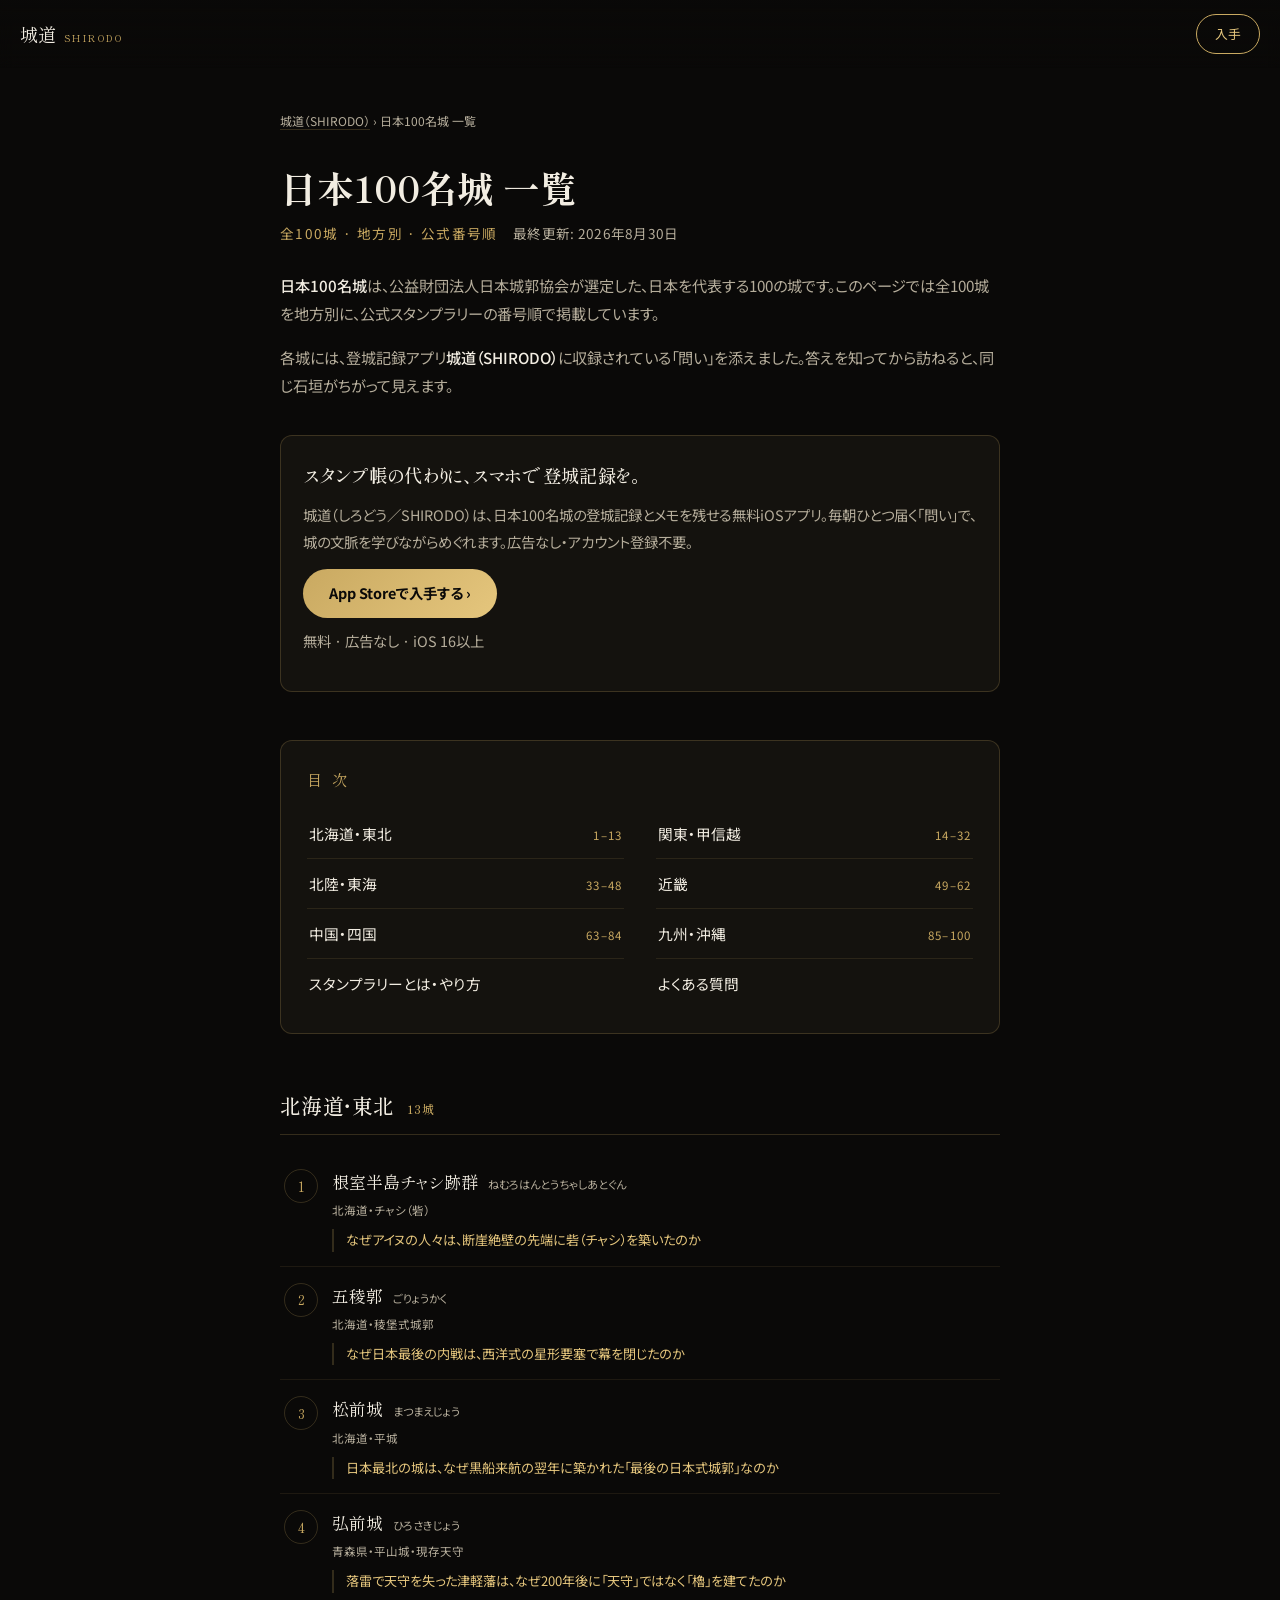
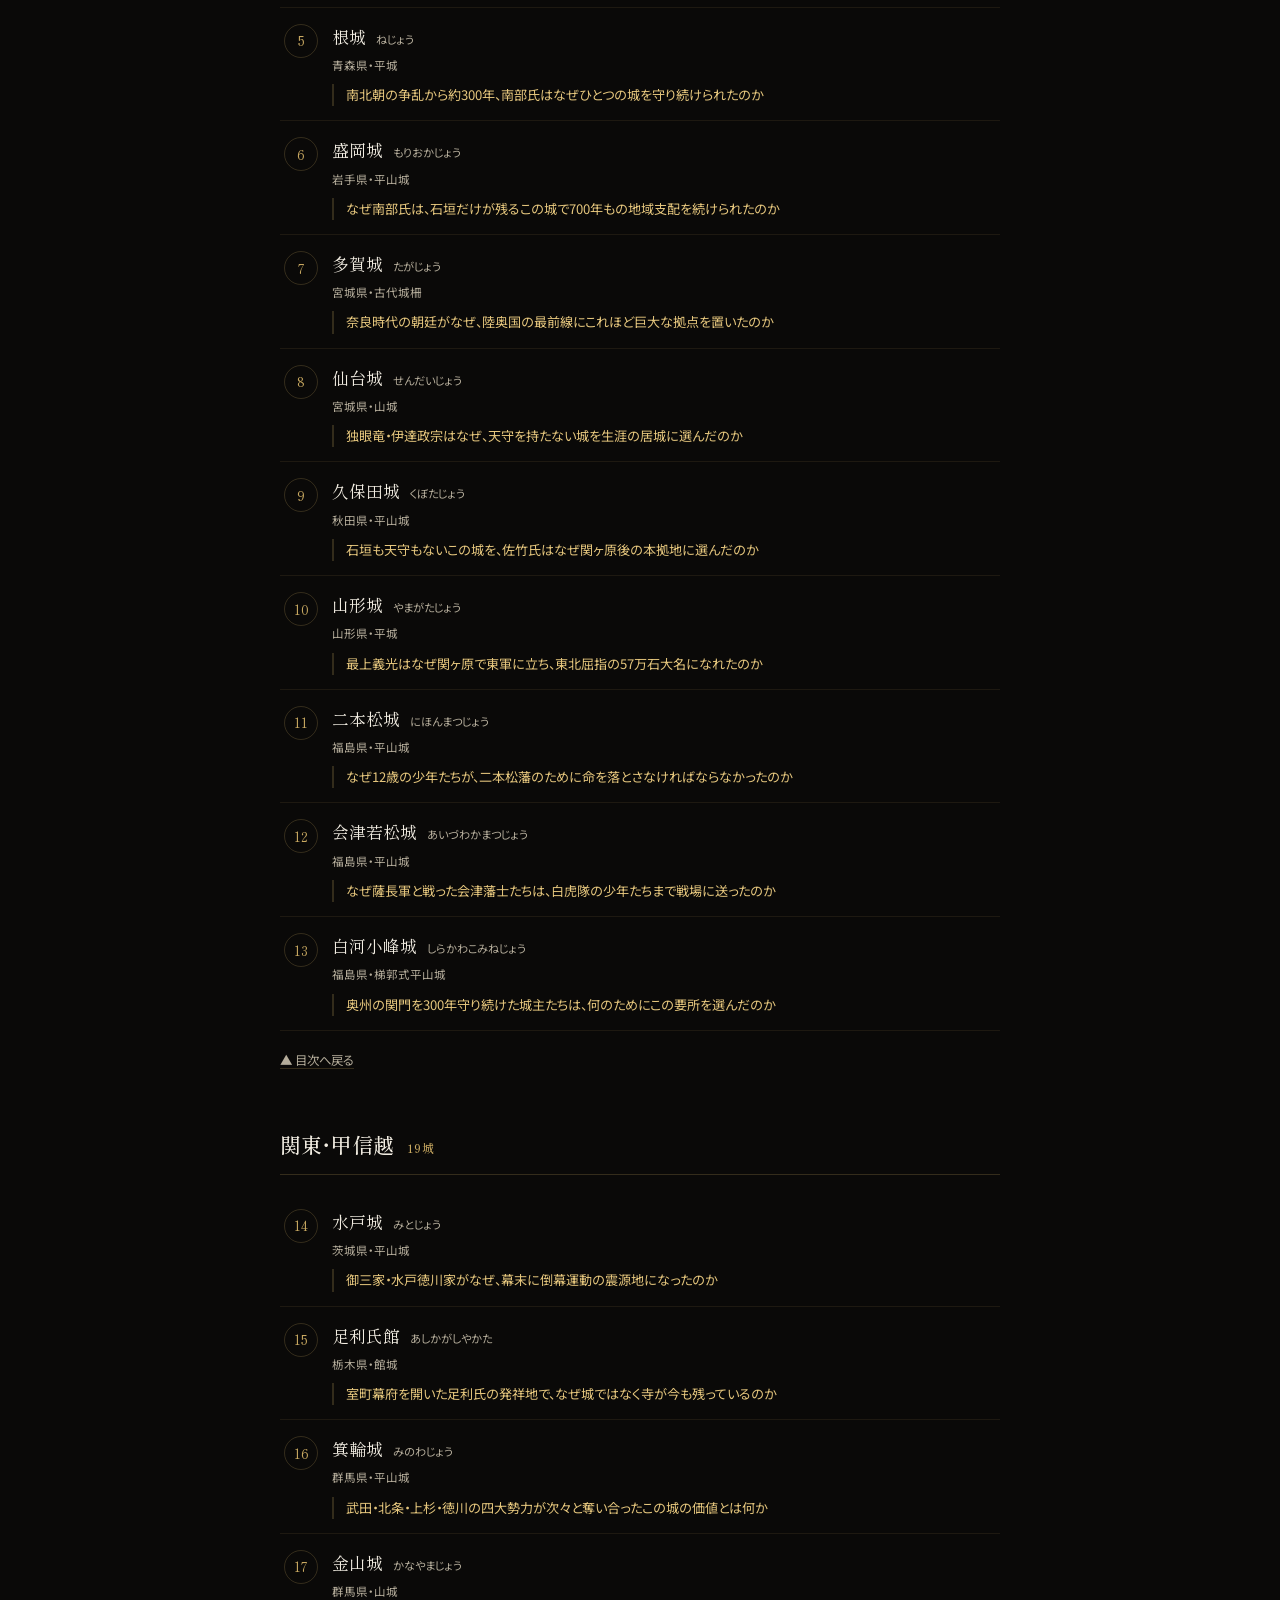
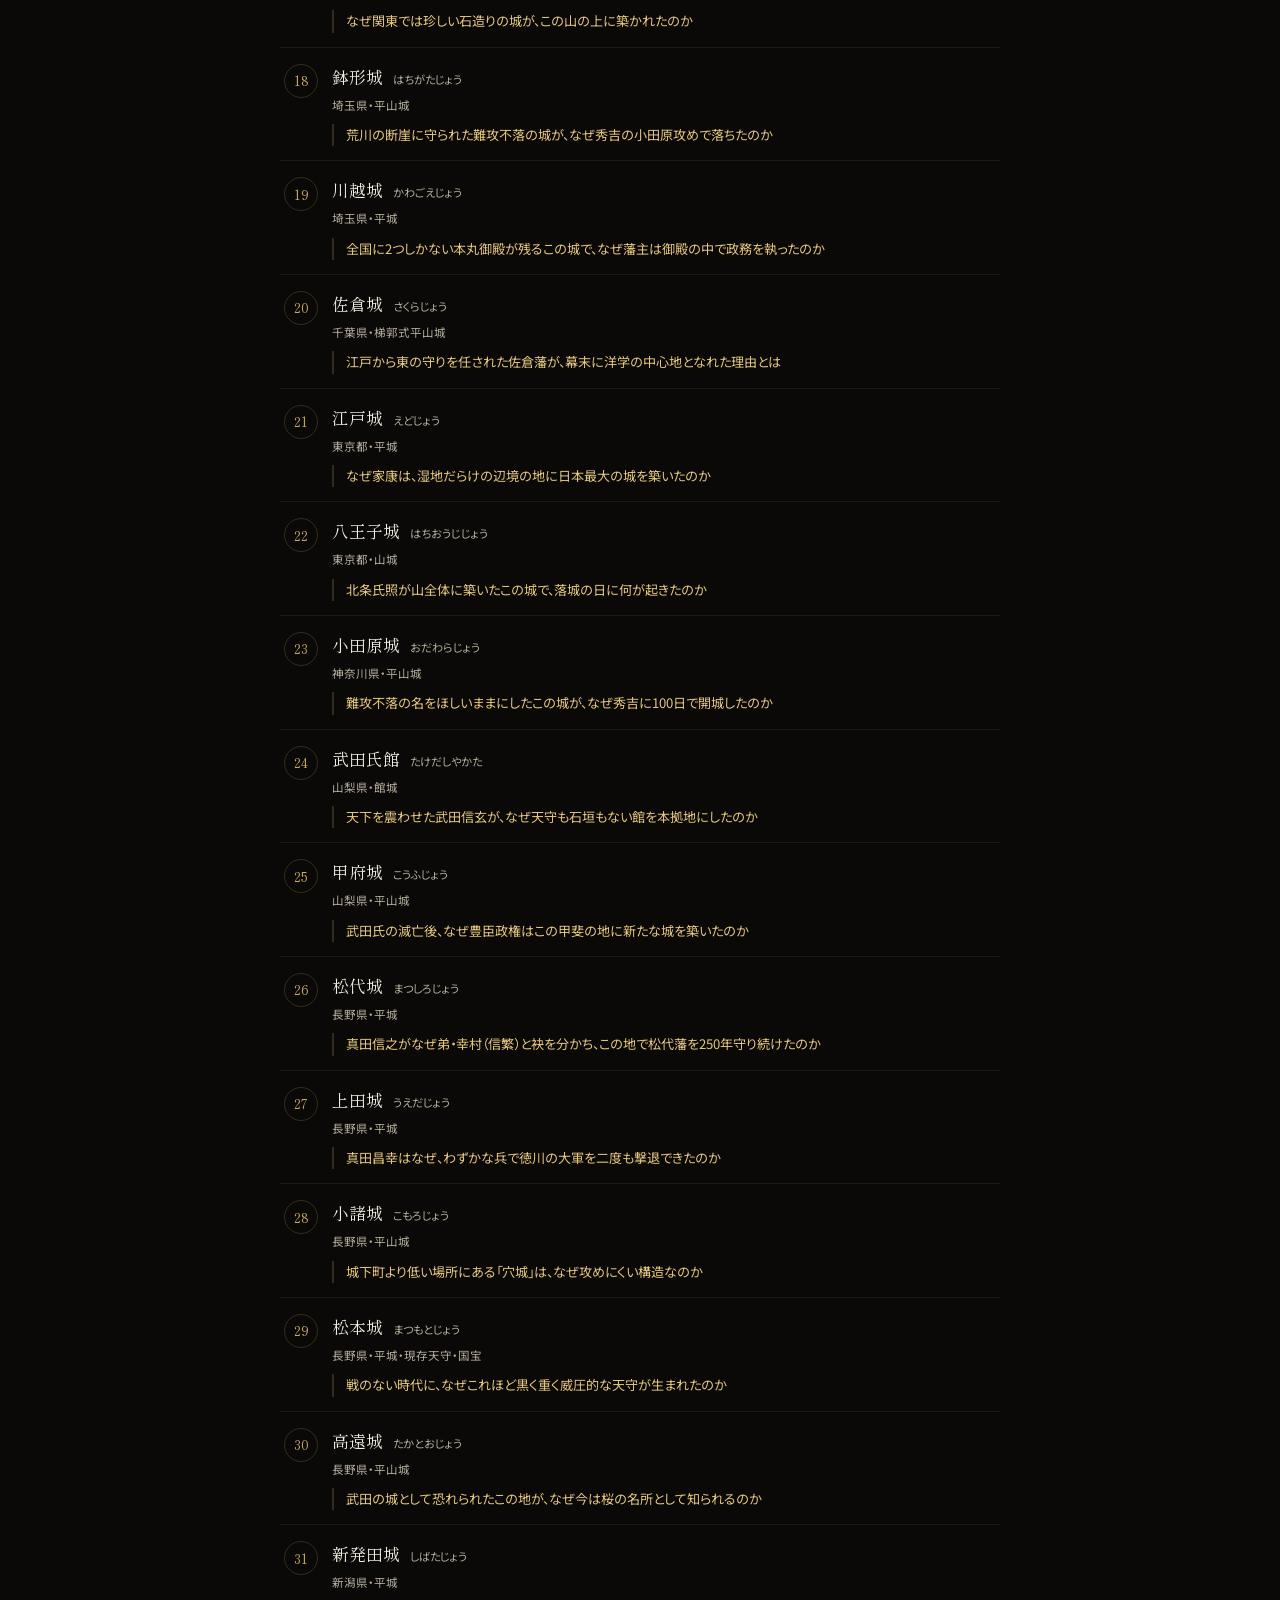
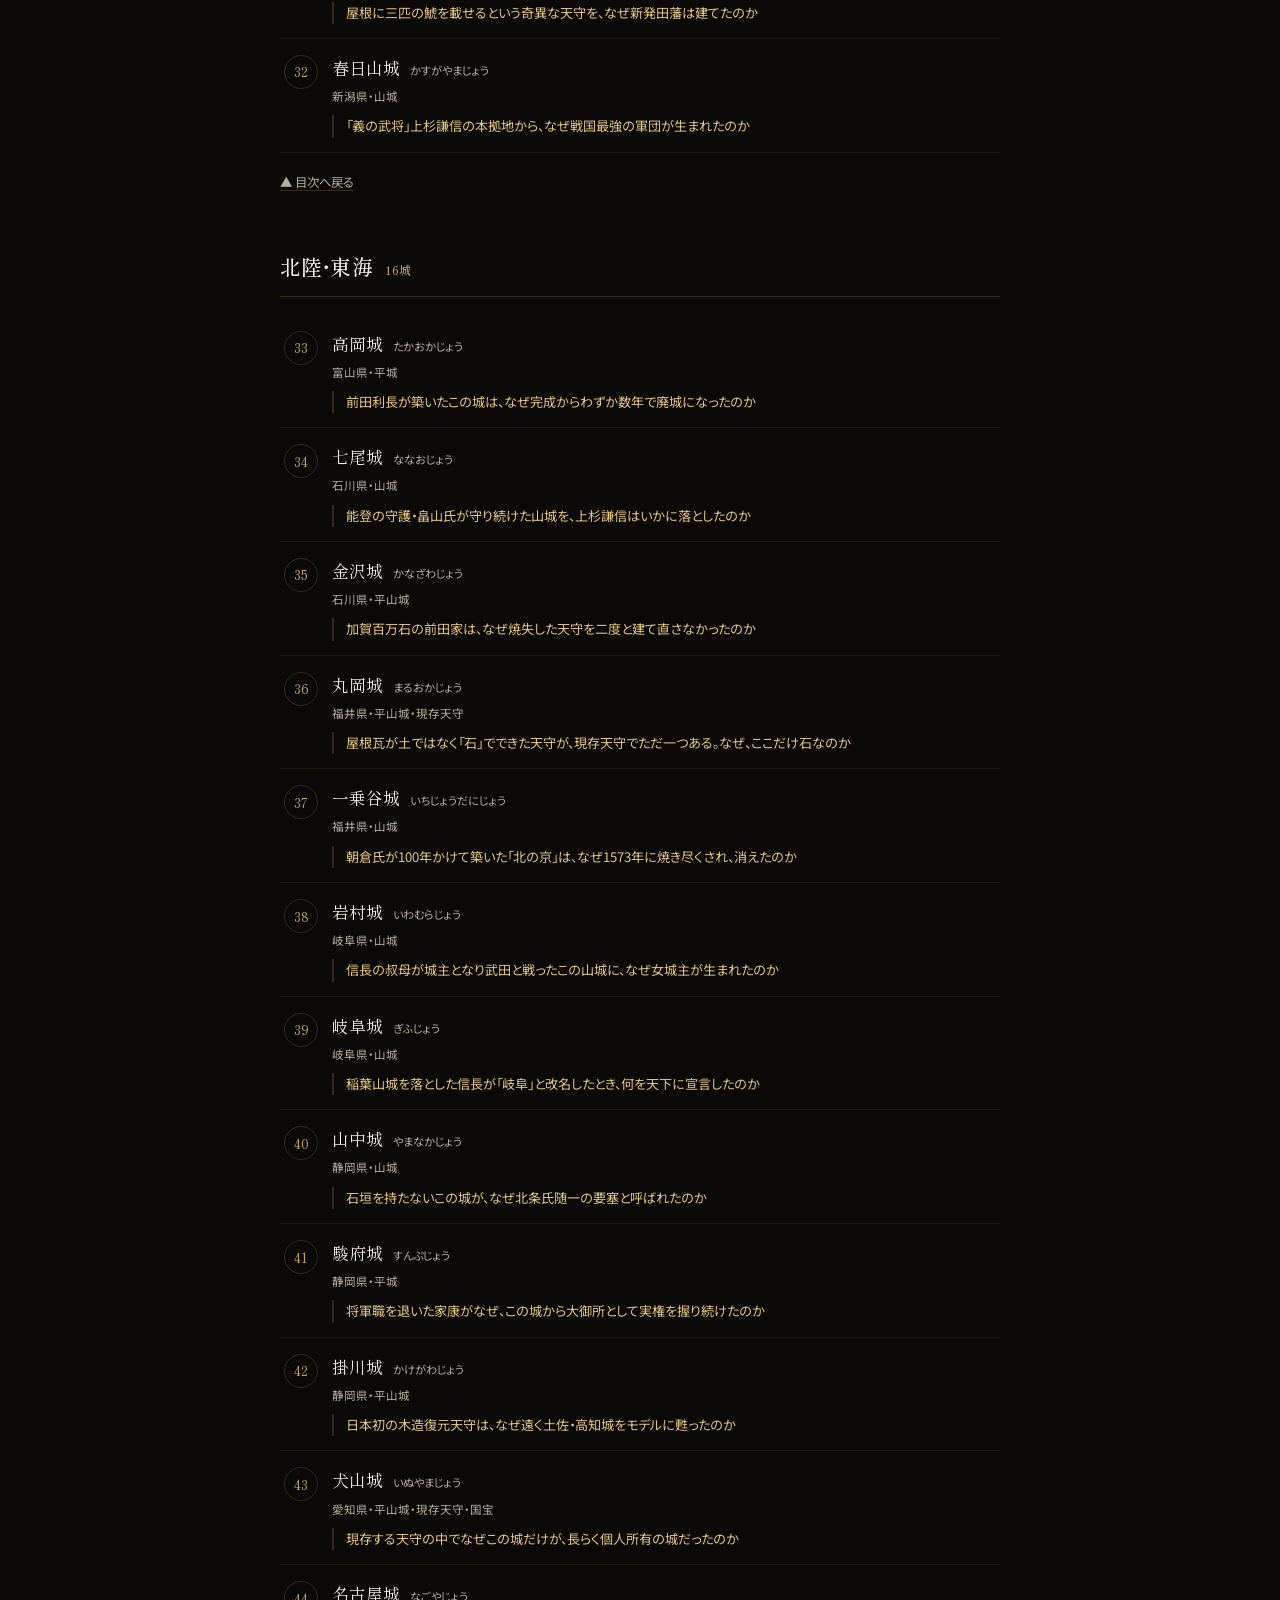
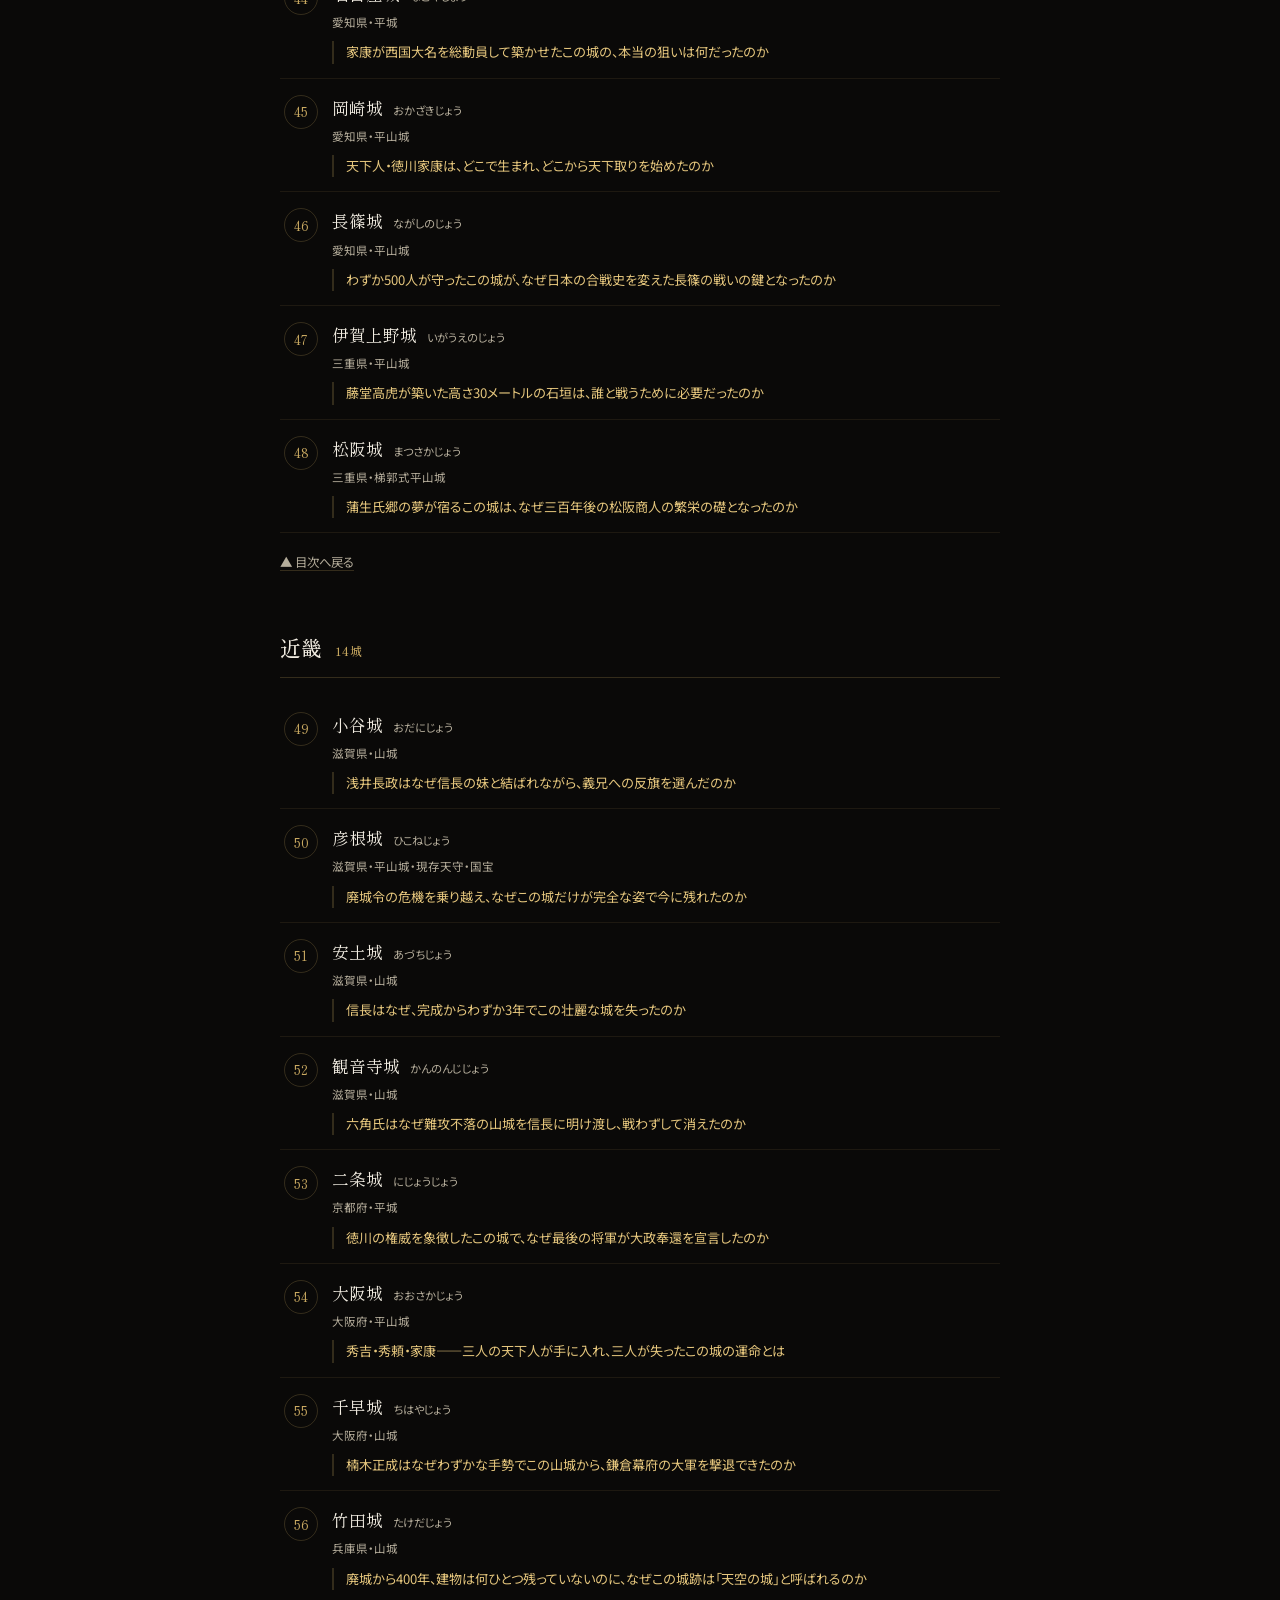
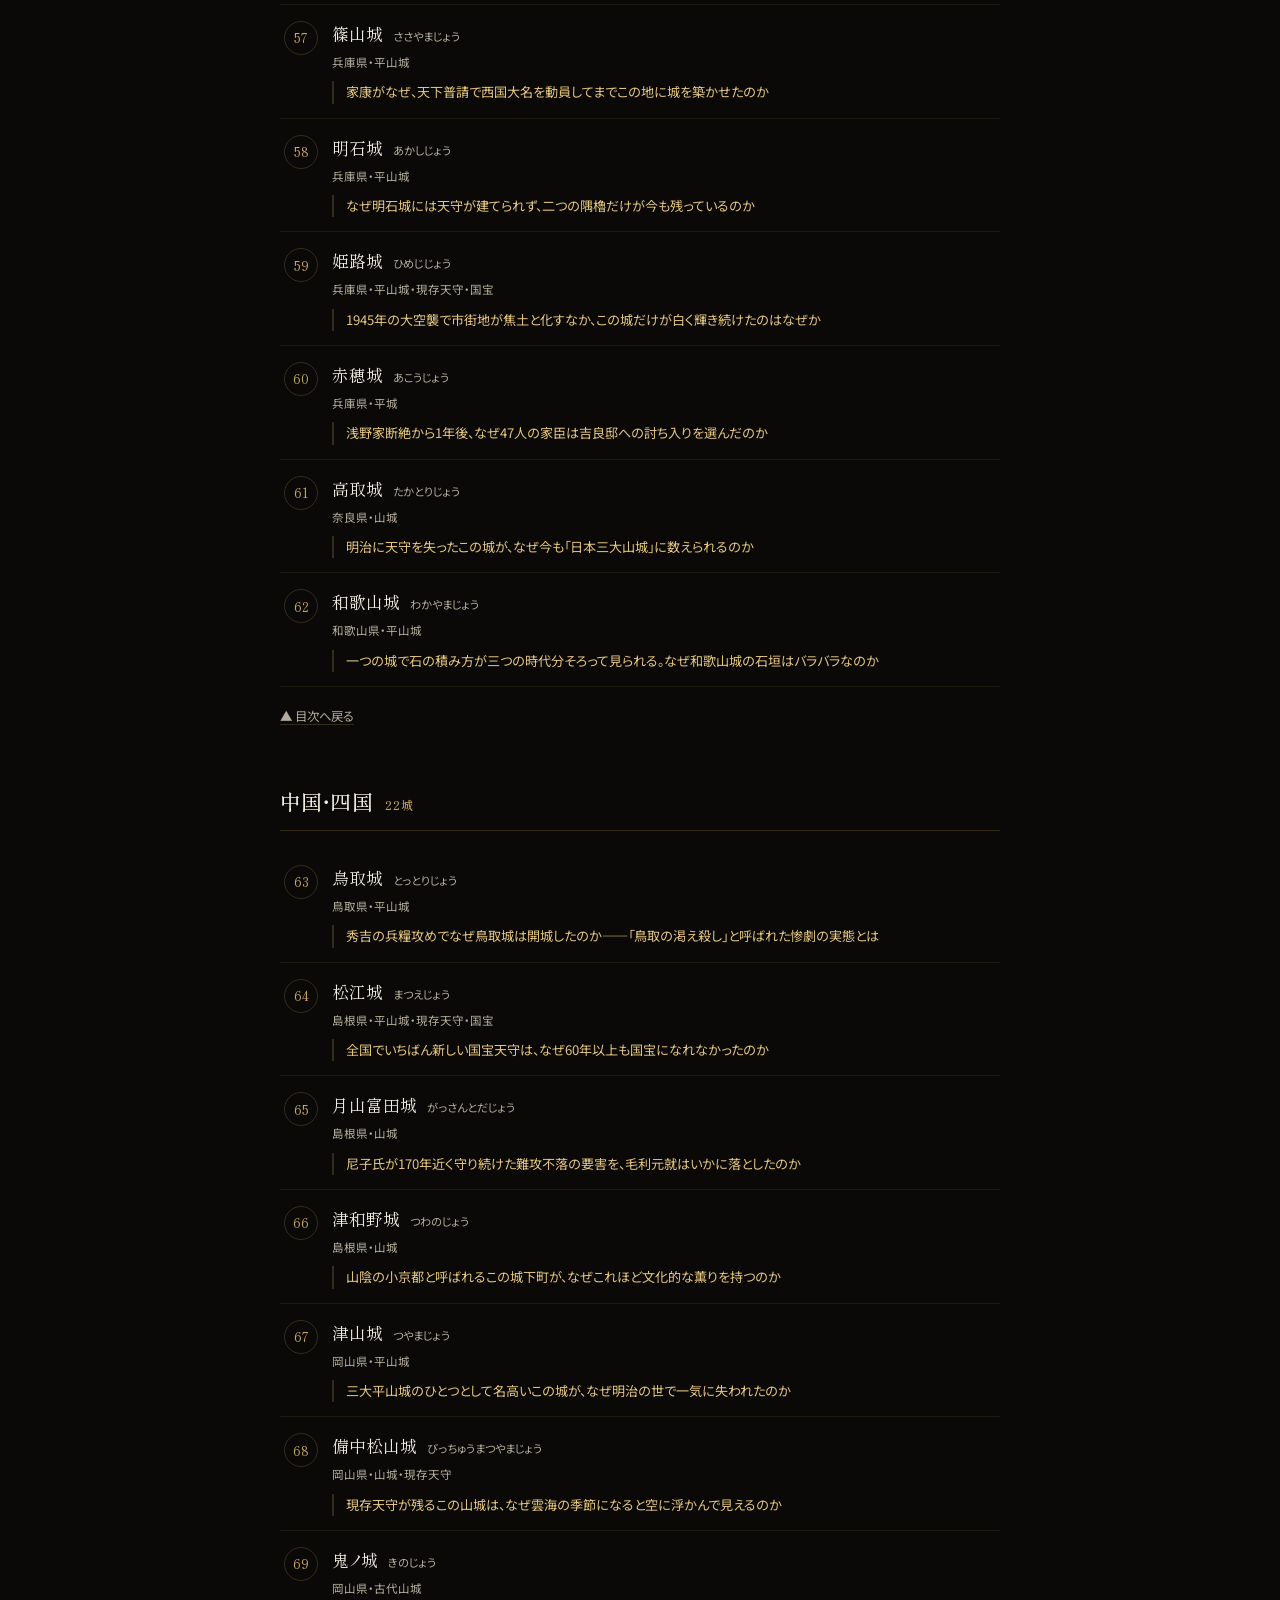
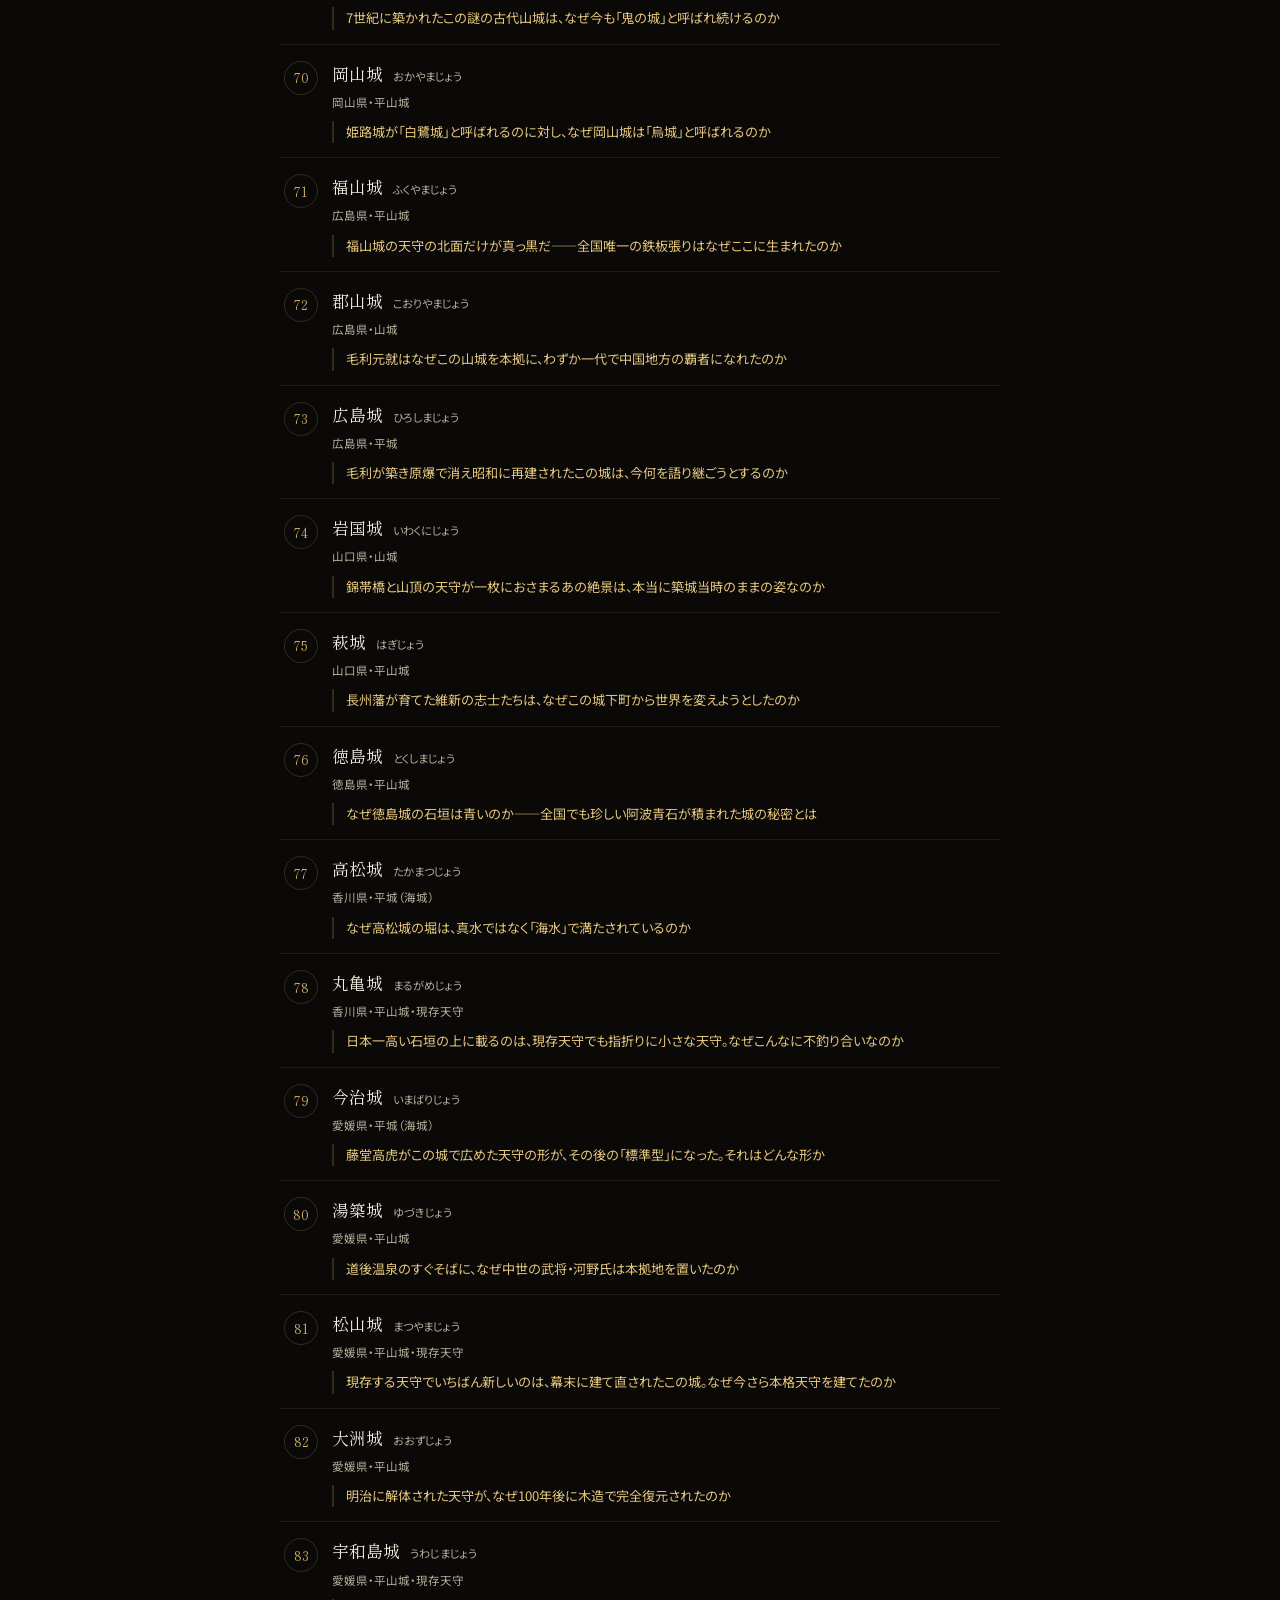
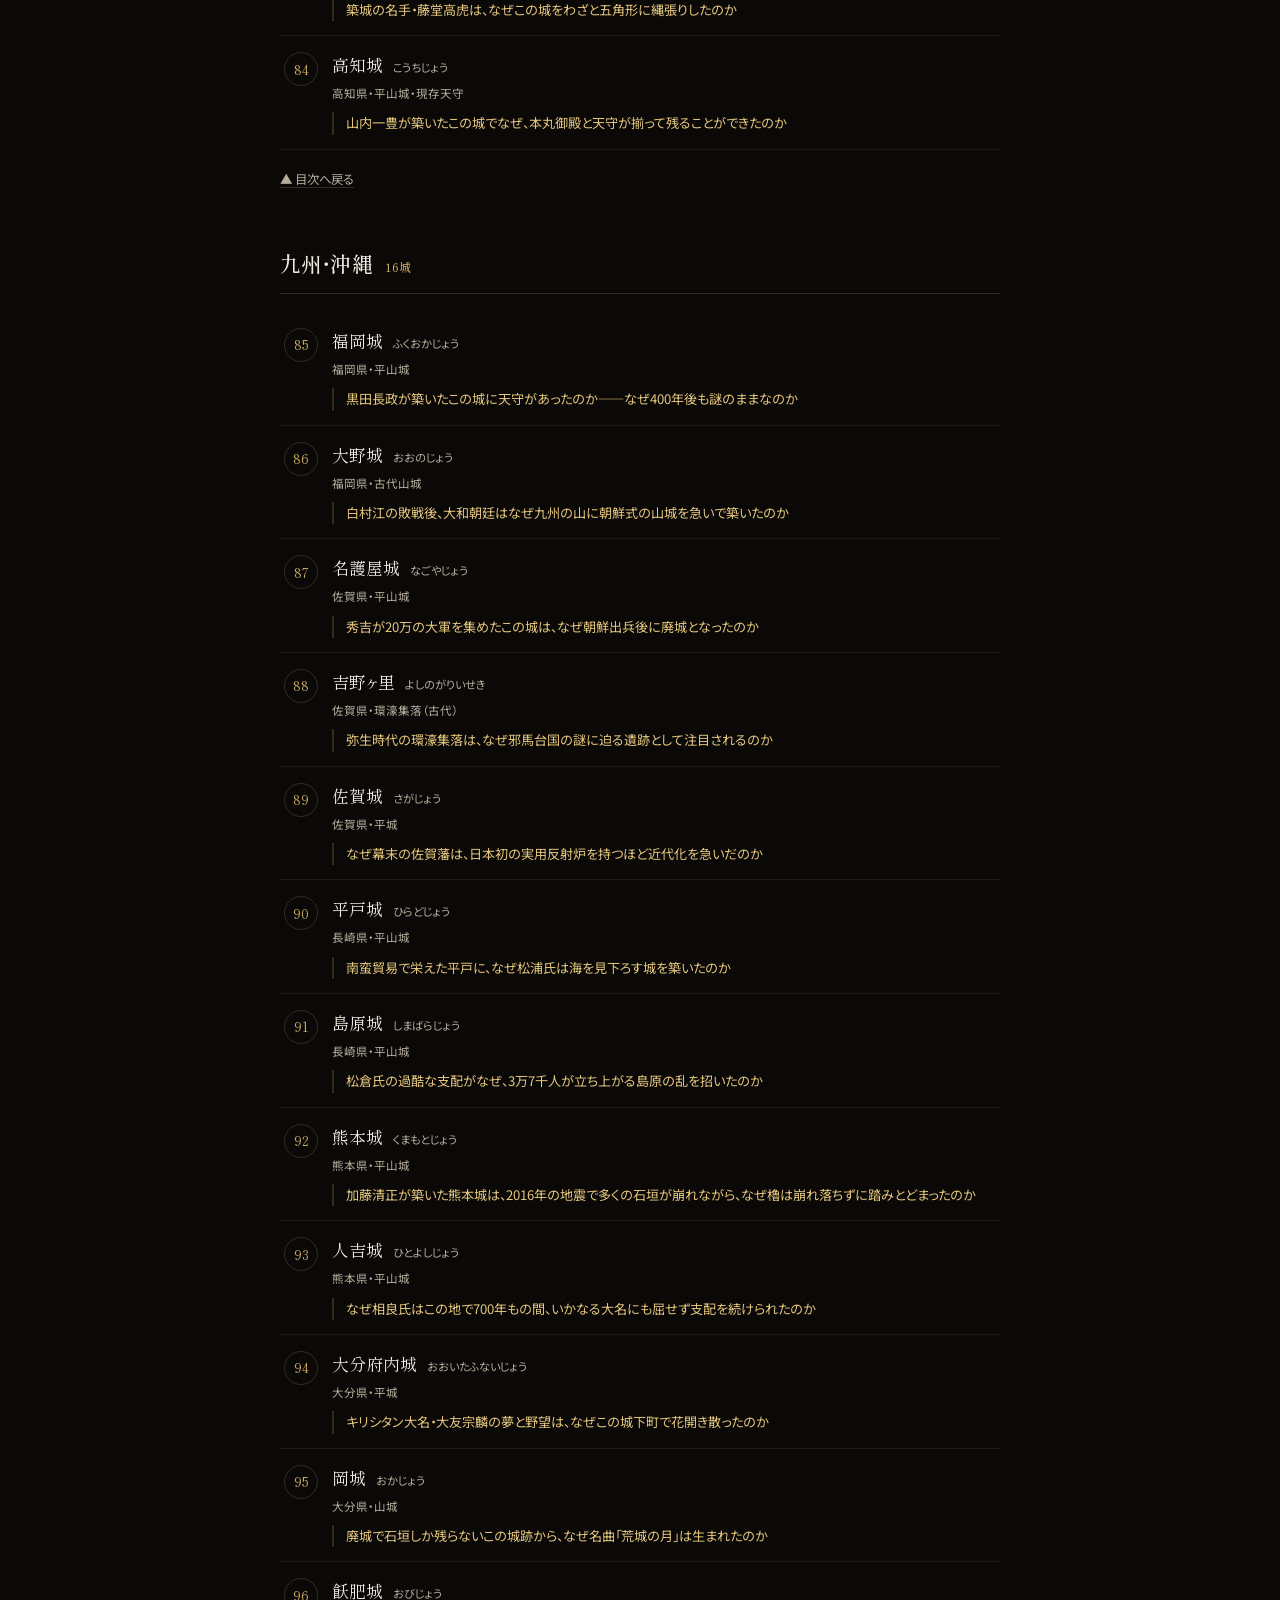
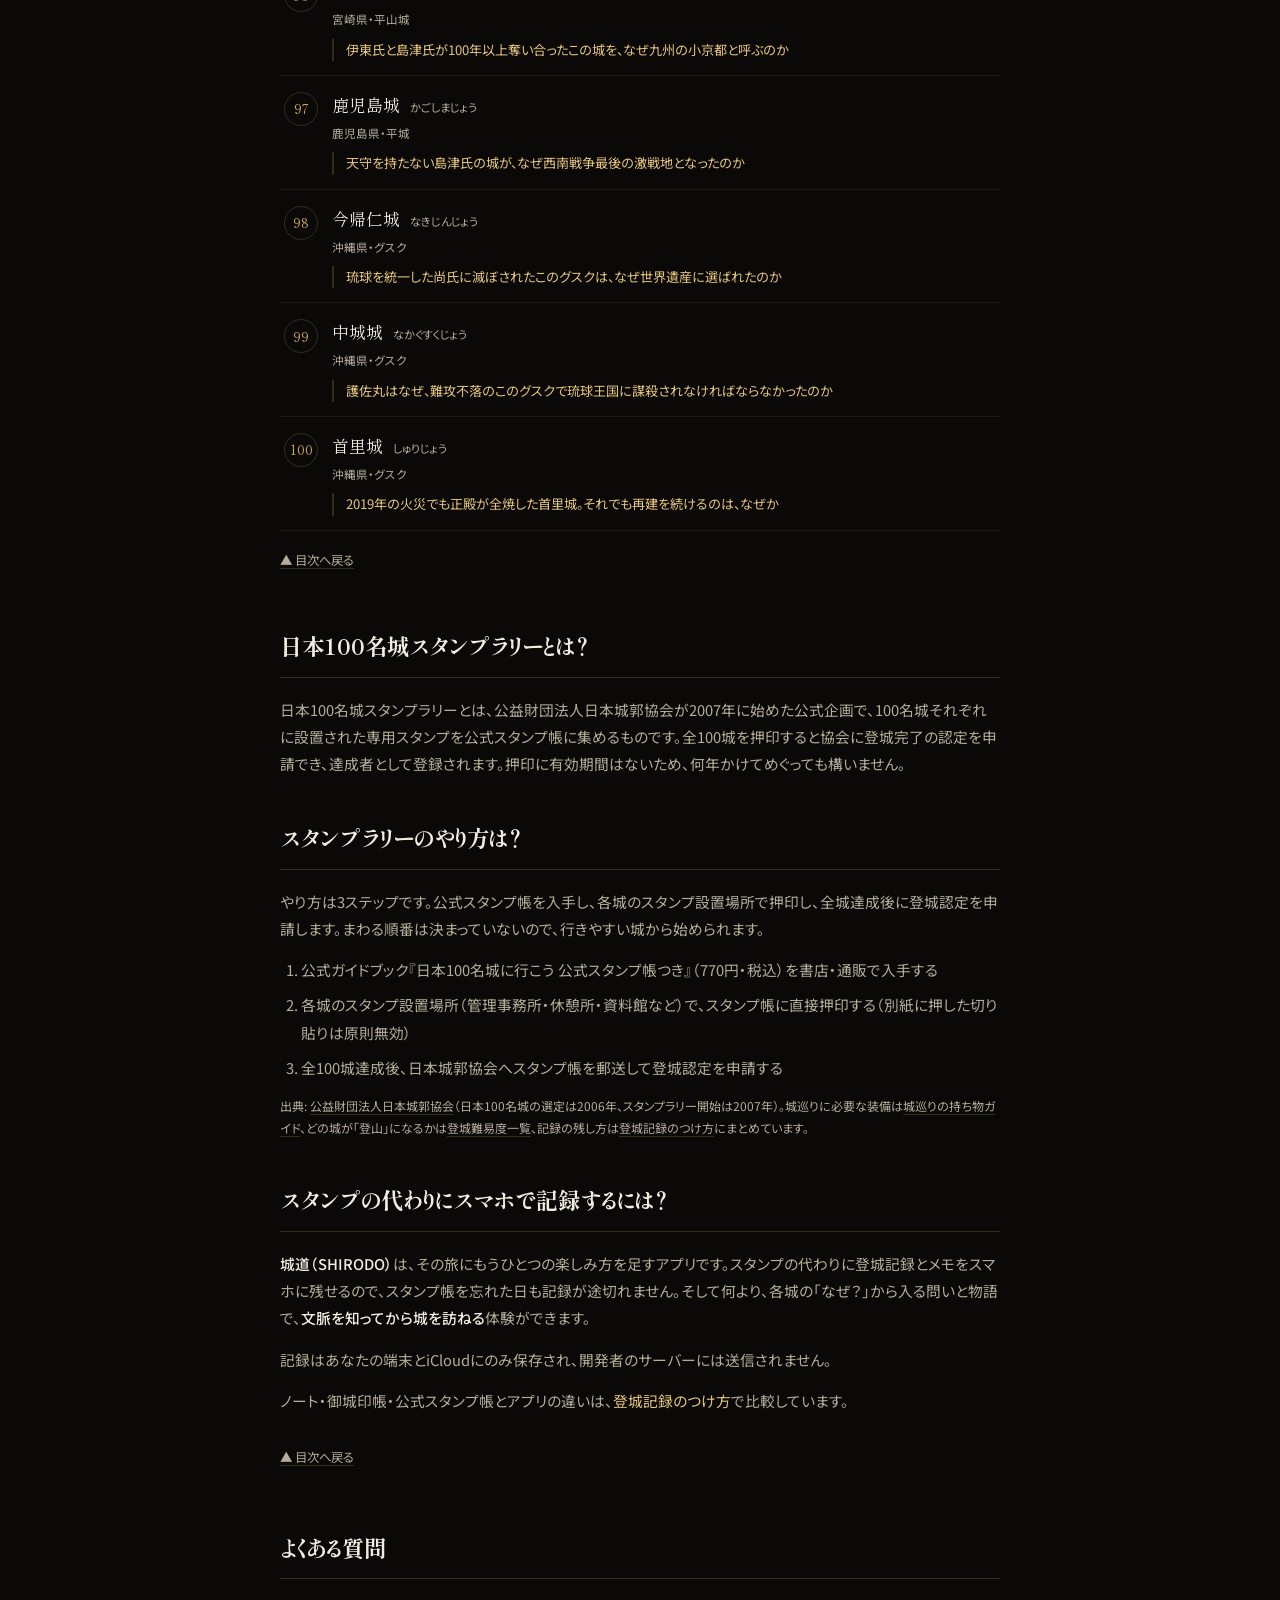
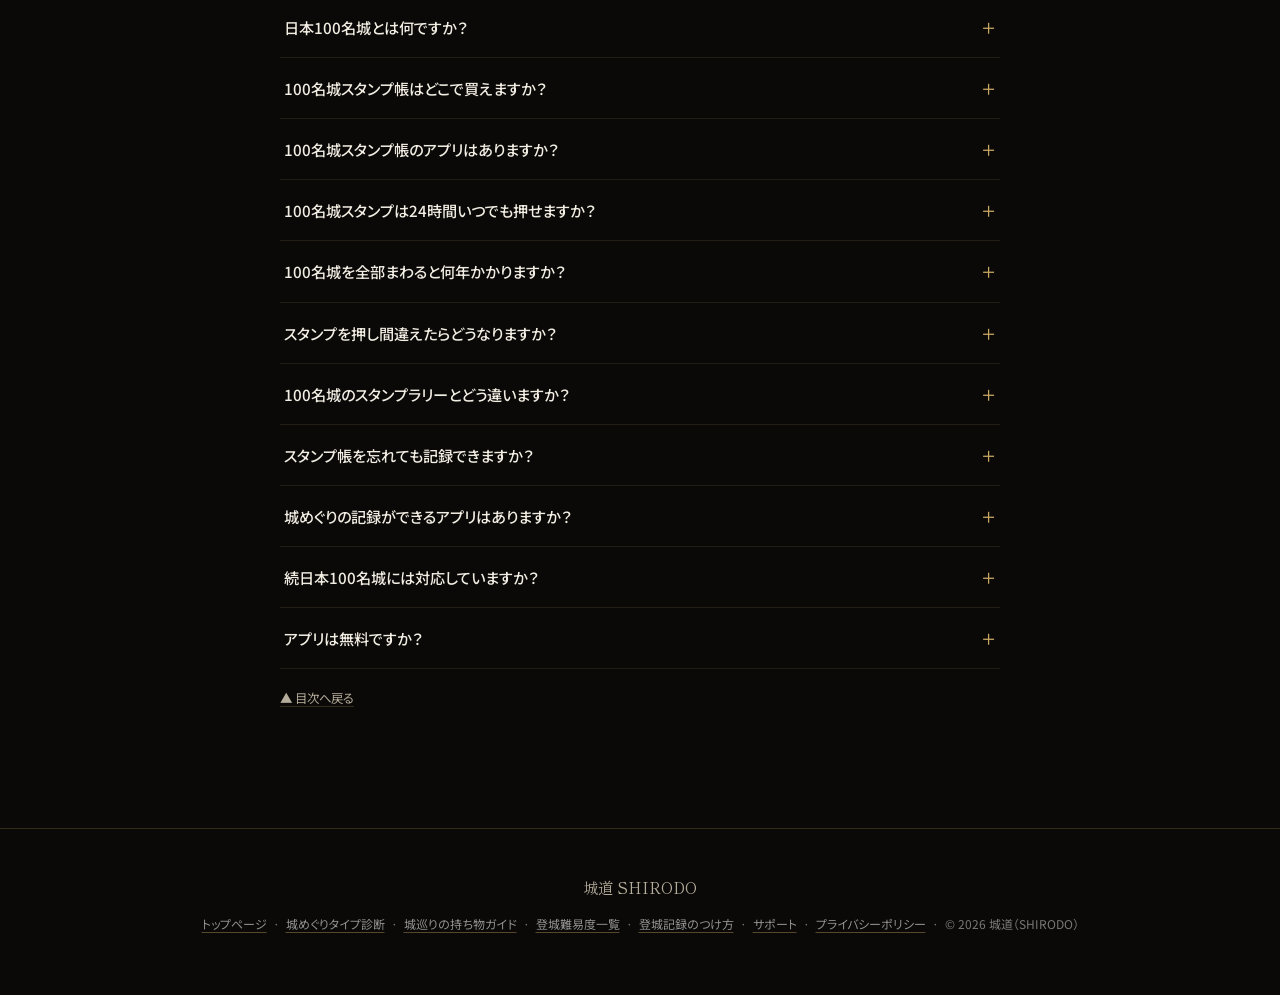
==== 100meijo/index.html @ c3e88183 "feat(guide): 登城難易度一覧 /guide/nanido/ を新設 - 100名城を「登り」時間×標高差でLv.1〜3に分類（Lv.2以上＝登山）。   山城・古代山城23城＋鳥取城＋実登" ====
<!DOCTYPE html>
<html lang="ja">
<head>
<meta charset="UTF-8">
<meta name="viewport" content="width=device-width, initial-scale=1.0, viewport-fit=cover">
<title>日本100名城 一覧（全100城・地方別）と記録アプリ | 城道（SHIRODO）</title>
<meta name="description" content="日本100名城の全一覧を地方別・公式番号順に掲載。各城には「なぜ？」から入る問い付き。スタンプ帳の代わりにスマホで登城記録を残せる無料アプリ、城道（SHIRODO）。">
<meta name="robots" content="index, follow">
<link rel="canonical" href="https://shirodo.com/100meijo/">
<meta property="og:title" content="日本100名城 一覧（全100城・地方別）| 城道（SHIRODO）">
<meta property="og:description" content="日本100名城の全一覧を地方別・公式番号順に掲載。各城に「なぜ？」から入る問い付き。登城記録アプリ城道（SHIRODO）。">
<meta property="og:image" content="https://shirodo.com/assets/matsumoto-castle.jpg">
<meta property="og:url" content="https://shirodo.com/100meijo/">
<meta property="og:type" content="website">
<meta property="og:site_name" content="城道（SHIRODO）">
<meta property="og:locale" content="ja_JP">
<meta name="twitter:card" content="summary_large_image">
<meta name="twitter:title" content="日本100名城 一覧（全100城・地方別）| 城道（SHIRODO）">
<meta name="twitter:description" content="日本100名城の全一覧を地方別・公式番号順に掲載。各城に「なぜ？」から入る問い付き。">
<meta name="twitter:image" content="https://shirodo.com/assets/matsumoto-castle.jpg">
<link rel="icon" href="data:image/svg+xml,<svg xmlns=%22http://www.w3.org/2000/svg%22 viewBox=%220 0 100 100%22><text y=%22.9em%22 font-size=%2290%22>🏯</text></svg>">
<script type="application/ld+json">
{
 "@context": "https://schema.org",
 "@type": "WebPage",
 "name": "日本100名城 一覧（全100城・地方別）",
 "url": "https://shirodo.com/100meijo/",
 "inLanguage": "ja-JP",
 "dateModified": "2026-08-30",
 "author": {
  "@id": "https://shirodo.com/#author"
 },
 "publisher": {
  "@id": "https://shirodo.com/#author"
 }
}
</script>
<script type="application/ld+json">
{
 "@context": "https://schema.org",
 "@type": "BreadcrumbList",
 "itemListElement": [
  {
   "@type": "ListItem",
   "position": 1,
   "name": "城道（SHIRODO）",
   "item": "https://shirodo.com/"
  },
  {
   "@type": "ListItem",
   "position": 2,
   "name": "日本100名城 一覧",
   "item": "https://shirodo.com/100meijo/"
  }
 ]
}
</script>
<script type="application/ld+json">
{
 "@context": "https://schema.org",
 "@type": "ItemList",
 "name": "日本100名城 一覧",
 "description": "公益財団法人日本城郭協会が選定した日本100名城の全一覧（公式番号順）。",
 "numberOfItems": 100,
 "itemListOrder": "https://schema.org/ItemListOrderAscending",
 "itemListElement": [
  {
   "@type": "ListItem",
   "position": 1,
   "name": "根室半島チャシ跡群"
  },
  {
   "@type": "ListItem",
   "position": 2,
   "name": "五稜郭"
  },
  {
   "@type": "ListItem",
   "position": 3,
   "name": "松前城"
  },
  {
   "@type": "ListItem",
   "position": 4,
   "name": "弘前城"
  },
  {
   "@type": "ListItem",
   "position": 5,
   "name": "根城"
  },
  {
   "@type": "ListItem",
   "position": 6,
   "name": "盛岡城"
  },
  {
   "@type": "ListItem",
   "position": 7,
   "name": "多賀城"
  },
  {
   "@type": "ListItem",
   "position": 8,
   "name": "仙台城"
  },
  {
   "@type": "ListItem",
   "position": 9,
   "name": "久保田城"
  },
  {
   "@type": "ListItem",
   "position": 10,
   "name": "山形城"
  },
  {
   "@type": "ListItem",
   "position": 11,
   "name": "二本松城"
  },
  {
   "@type": "ListItem",
   "position": 12,
   "name": "会津若松城"
  },
  {
   "@type": "ListItem",
   "position": 13,
   "name": "白河小峰城"
  },
  {
   "@type": "ListItem",
   "position": 14,
   "name": "水戸城"
  },
  {
   "@type": "ListItem",
   "position": 15,
   "name": "足利氏館"
  },
  {
   "@type": "ListItem",
   "position": 16,
   "name": "箕輪城"
  },
  {
   "@type": "ListItem",
   "position": 17,
   "name": "金山城"
  },
  {
   "@type": "ListItem",
   "position": 18,
   "name": "鉢形城"
  },
  {
   "@type": "ListItem",
   "position": 19,
   "name": "川越城"
  },
  {
   "@type": "ListItem",
   "position": 20,
   "name": "佐倉城"
  },
  {
   "@type": "ListItem",
   "position": 21,
   "name": "江戸城"
  },
  {
   "@type": "ListItem",
   "position": 22,
   "name": "八王子城"
  },
  {
   "@type": "ListItem",
   "position": 23,
   "name": "小田原城"
  },
  {
   "@type": "ListItem",
   "position": 24,
   "name": "武田氏館"
  },
  {
   "@type": "ListItem",
   "position": 25,
   "name": "甲府城"
  },
  {
   "@type": "ListItem",
   "position": 26,
   "name": "松代城"
  },
  {
   "@type": "ListItem",
   "position": 27,
   "name": "上田城"
  },
  {
   "@type": "ListItem",
   "position": 28,
   "name": "小諸城"
  },
  {
   "@type": "ListItem",
   "position": 29,
   "name": "松本城"
  },
  {
   "@type": "ListItem",
   "position": 30,
   "name": "高遠城"
  },
  {
   "@type": "ListItem",
   "position": 31,
   "name": "新発田城"
  },
  {
   "@type": "ListItem",
   "position": 32,
   "name": "春日山城"
  },
  {
   "@type": "ListItem",
   "position": 33,
   "name": "高岡城"
  },
  {
   "@type": "ListItem",
   "position": 34,
   "name": "七尾城"
  },
  {
   "@type": "ListItem",
   "position": 35,
   "name": "金沢城"
  },
  {
   "@type": "ListItem",
   "position": 36,
   "name": "丸岡城"
  },
  {
   "@type": "ListItem",
   "position": 37,
   "name": "一乗谷城"
  },
  {
   "@type": "ListItem",
   "position": 38,
   "name": "岩村城"
  },
  {
   "@type": "ListItem",
   "position": 39,
   "name": "岐阜城"
  },
  {
   "@type": "ListItem",
   "position": 40,
   "name": "山中城"
  },
  {
   "@type": "ListItem",
   "position": 41,
   "name": "駿府城"
  },
  {
   "@type": "ListItem",
   "position": 42,
   "name": "掛川城"
  },
  {
   "@type": "ListItem",
   "position": 43,
   "name": "犬山城"
  },
  {
   "@type": "ListItem",
   "position": 44,
   "name": "名古屋城"
  },
  {
   "@type": "ListItem",
   "position": 45,
   "name": "岡崎城"
  },
  {
   "@type": "ListItem",
   "position": 46,
   "name": "長篠城"
  },
  {
   "@type": "ListItem",
   "position": 47,
   "name": "伊賀上野城"
  },
  {
   "@type": "ListItem",
   "position": 48,
   "name": "松阪城"
  },
  {
   "@type": "ListItem",
   "position": 49,
   "name": "小谷城"
  },
  {
   "@type": "ListItem",
   "position": 50,
   "name": "彦根城"
  },
  {
   "@type": "ListItem",
   "position": 51,
   "name": "安土城"
  },
  {
   "@type": "ListItem",
   "position": 52,
   "name": "観音寺城"
  },
  {
   "@type": "ListItem",
   "position": 53,
   "name": "二条城"
  },
  {
   "@type": "ListItem",
   "position": 54,
   "name": "大阪城"
  },
  {
   "@type": "ListItem",
   "position": 55,
   "name": "千早城"
  },
  {
   "@type": "ListItem",
   "position": 56,
   "name": "竹田城"
  },
  {
   "@type": "ListItem",
   "position": 57,
   "name": "篠山城"
  },
  {
   "@type": "ListItem",
   "position": 58,
   "name": "明石城"
  },
  {
   "@type": "ListItem",
   "position": 59,
   "name": "姫路城"
  },
  {
   "@type": "ListItem",
   "position": 60,
   "name": "赤穂城"
  },
  {
   "@type": "ListItem",
   "position": 61,
   "name": "高取城"
  },
  {
   "@type": "ListItem",
   "position": 62,
   "name": "和歌山城"
  },
  {
   "@type": "ListItem",
   "position": 63,
   "name": "鳥取城"
  },
  {
   "@type": "ListItem",
   "position": 64,
   "name": "松江城"
  },
  {
   "@type": "ListItem",
   "position": 65,
   "name": "月山富田城"
  },
  {
   "@type": "ListItem",
   "position": 66,
   "name": "津和野城"
  },
  {
   "@type": "ListItem",
   "position": 67,
   "name": "津山城"
  },
  {
   "@type": "ListItem",
   "position": 68,
   "name": "備中松山城"
  },
  {
   "@type": "ListItem",
   "position": 69,
   "name": "鬼ノ城"
  },
  {
   "@type": "ListItem",
   "position": 70,
   "name": "岡山城"
  },
  {
   "@type": "ListItem",
   "position": 71,
   "name": "福山城"
  },
  {
   "@type": "ListItem",
   "position": 72,
   "name": "郡山城"
  },
  {
   "@type": "ListItem",
   "position": 73,
   "name": "広島城"
  },
  {
   "@type": "ListItem",
   "position": 74,
   "name": "岩国城"
  },
  {
   "@type": "ListItem",
   "position": 75,
   "name": "萩城"
  },
  {
   "@type": "ListItem",
   "position": 76,
   "name": "徳島城"
  },
  {
   "@type": "ListItem",
   "position": 77,
   "name": "高松城"
  },
  {
   "@type": "ListItem",
   "position": 78,
   "name": "丸亀城"
  },
  {
   "@type": "ListItem",
   "position": 79,
   "name": "今治城"
  },
  {
   "@type": "ListItem",
   "position": 80,
   "name": "湯築城"
  },
  {
   "@type": "ListItem",
   "position": 81,
   "name": "松山城"
  },
  {
   "@type": "ListItem",
   "position": 82,
   "name": "大洲城"
  },
  {
   "@type": "ListItem",
   "position": 83,
   "name": "宇和島城"
  },
  {
   "@type": "ListItem",
   "position": 84,
   "name": "高知城"
  },
  {
   "@type": "ListItem",
   "position": 85,
   "name": "福岡城"
  },
  {
   "@type": "ListItem",
   "position": 86,
   "name": "大野城"
  },
  {
   "@type": "ListItem",
   "position": 87,
   "name": "名護屋城"
  },
  {
   "@type": "ListItem",
   "position": 88,
   "name": "吉野ヶ里"
  },
  {
   "@type": "ListItem",
   "position": 89,
   "name": "佐賀城"
  },
  {
   "@type": "ListItem",
   "position": 90,
   "name": "平戸城"
  },
  {
   "@type": "ListItem",
   "position": 91,
   "name": "島原城"
  },
  {
   "@type": "ListItem",
   "position": 92,
   "name": "熊本城"
  },
  {
   "@type": "ListItem",
   "position": 93,
   "name": "人吉城"
  },
  {
   "@type": "ListItem",
   "position": 94,
   "name": "大分府内城"
  },
  {
   "@type": "ListItem",
   "position": 95,
   "name": "岡城"
  },
  {
   "@type": "ListItem",
   "position": 96,
   "name": "飫肥城"
  },
  {
   "@type": "ListItem",
   "position": 97,
   "name": "鹿児島城"
  },
  {
   "@type": "ListItem",
   "position": 98,
   "name": "今帰仁城"
  },
  {
   "@type": "ListItem",
   "position": 99,
   "name": "中城城"
  },
  {
   "@type": "ListItem",
   "position": 100,
   "name": "首里城"
  }
 ]
}
</script>
<script type="application/ld+json">
{
 "@context": "https://schema.org",
 "@type": "FAQPage",
 "inLanguage": "ja-JP",
 "mainEntity": [
  {
   "@type": "Question",
   "name": "日本100名城とは何ですか？",
   "acceptedAnswer": {
    "@type": "Answer",
    "text": "日本100名城とは、公益財団法人日本城郭協会が2006年に選定した、日本を代表する100の城です。江戸城・大阪城・姫路城などの有名な城から、根室半島チャシ跡群のような史跡まで、全都道府県から選ばれています。"
   }
  },
  {
   "@type": "Question",
   "name": "100名城スタンプ帳はどこで買えますか？",
   "acceptedAnswer": {
    "@type": "Answer",
    "text": "公式スタンプ帳は単体では販売されておらず、公式ガイドブック『日本100名城に行こう 公式スタンプ帳つき』（770円・税込）の巻末に付属しています。全国の書店やAmazon・楽天などの通販で購入できます。続日本100名城と一体になった『日本100名城と続日本100名城に行こう』（1,300円・税込）もあります。"
   }
  },
  {
   "@type": "Question",
   "name": "100名城スタンプ帳のアプリはありますか？",
   "acceptedAnswer": {
    "@type": "Answer",
    "text": "日本城郭協会の公式スタンプ帳は紙のみで、公式のアプリ版スタンプ帳はありません（2026年7月時点）。スタンプの押印には紙の公式スタンプ帳が必要ですが、登城の記録とメモはアプリで残せます。城道（しろどう／SHIRODO）は無料の城めぐり記録アプリで、紙のスタンプ帳と併用して100名城の登城記録を管理できます。"
   }
  },
  {
   "@type": "Question",
   "name": "100名城スタンプは24時間いつでも押せますか？",
   "acceptedAnswer": {
    "@type": "Answer",
    "text": "いいえ。100名城スタンプの多くは管理事務所・休憩所・資料館などの屋内に設置されており、押せるのは開館時間内だけです。冬期は設置場所が休業・移動する城もあるため、遠方の城へ行く前に日本城郭協会サイトの「スタンプ設置場所などの変更一覧」で確認するのが確実です。"
   }
  },
  {
   "@type": "Question",
   "name": "100名城を全部まわると何年かかりますか？",
   "acceptedAnswer": {
    "@type": "Answer",
    "text": "決まった期限はなく、押印に有効期間もありません。集中してまわる人は数か月〜1年、週末や連休を使う人は3年前後、10年かけてゆっくり達成する人もいます。離島や山城を含むため、自分のペースで計画するのがおすすめです。"
   }
  },
  {
   "@type": "Question",
   "name": "スタンプを押し間違えたらどうなりますか？",
   "acceptedAnswer": {
    "@type": "Answer",
    "text": "押し間違えても登城認定が受けられなくなるわけではありません。日本城郭協会が公式サイトのよくある質問で対処法を案内しているので、慌てて別の用紙に押し直す前に確認してください。なお、別の紙に押したスタンプを切り貼りしたものは原則無効とされています。"
   }
  },
  {
   "@type": "Question",
   "name": "100名城のスタンプラリーとどう違いますか？",
   "acceptedAnswer": {
    "@type": "Answer",
    "text": "公式スタンプラリーは各城に設置されたスタンプを専用スタンプ帳に集める仕組みです。城道（SHIRODO）はスタンプの代わりに、登城の記録とメモを端末とiCloudに残せるアプリです。スタンプラリーと併用することもできます。"
   }
  },
  {
   "@type": "Question",
   "name": "スタンプ帳を忘れても記録できますか？",
   "acceptedAnswer": {
    "@type": "Answer",
    "text": "はい。城道（SHIRODO）はスマートフォンだけで登城記録を残せるので、スタンプ帳を忘れた日や、スタンプ設置場所が閉まっていた日でも、その場で記録できます。"
   }
  },
  {
   "@type": "Question",
   "name": "城めぐりの記録ができるアプリはありますか？",
   "acceptedAnswer": {
    "@type": "Answer",
    "text": "はい。iPhoneなら城道（しろどう／SHIRODO）で、日本100名城の登城記録とメモを無料で残せます（広告なし・アカウント登録不要）。ほかに全国3,000城規模を対象にした位置情報ゲーム型のアプリやWebサービスもあるため、「集めて競う」タイプか「静かに記録する」タイプかで選ぶのがおすすめです。"
   }
  },
  {
   "@type": "Question",
   "name": "続日本100名城には対応していますか？",
   "acceptedAnswer": {
    "@type": "Answer",
    "text": "現在は日本100名城のみ収録しています。続日本100名城への対応は順次検討中です。"
   }
  },
  {
   "@type": "Question",
   "name": "アプリは無料ですか？",
   "acceptedAnswer": {
    "@type": "Answer",
    "text": "城道（SHIRODO）は無料でお使いいただけます。アプリ内広告もありません。アカウント登録も不要です。"
   }
  }
 ]
}
</script>
<link rel="preconnect" href="https://fonts.googleapis.com">
<link rel="preconnect" href="https://fonts.gstatic.com" crossorigin>
<link rel="stylesheet" href="https://fonts.googleapis.com/css2?family=Noto+Sans+JP:wght@400;500;700&family=Shippori+Mincho:wght@500;700&display=swap">
<style>
  :root {
    --gold: #c9a961;
    --gold-bright: #e5c67d;
    --vermilion: #a33a2a;
    --sumi: #0a0908;
    --sumi-2: #14120e;
    --sumi-3: #1e1a14;
    --washi: #f2ede2;
    --washi-dim: #b5ad9b;
    --line: rgba(201, 169, 97, 0.22);
    --f-serif: "Shippori Mincho", "Noto Serif JP", "Hiragino Mincho ProN", "Yu Mincho", serif;
    --f-sans: "Noto Sans JP", -apple-system, BlinkMacSystemFont, "Hiragino Sans", "Yu Gothic", sans-serif;
  }
  * { box-sizing: border-box; margin: 0; padding: 0; }
  html { scroll-behavior: smooth; -webkit-text-size-adjust: 100%; }
  body {
    background: var(--sumi);
    color: var(--washi);
    font-family: var(--f-sans);
    line-height: 1.85;
    font-feature-settings: "palt";
    -webkit-font-smoothing: antialiased;
  }
  .serif { font-family: var(--f-serif); font-weight: 500; letter-spacing: 0.02em; }
  .visually-hidden {
    position: absolute; width: 1px; height: 1px; padding: 0; margin: -1px;
    overflow: hidden; clip: rect(0, 0, 0, 0); white-space: nowrap; border: 0;
  }
  a { color: var(--gold-bright); text-decoration: none; }

  .nav {
    position: fixed; top: 0; left: 0; right: 0; z-index: 50;
    display: flex; justify-content: space-between; align-items: center;
    padding: 14px 20px;
    background: linear-gradient(to bottom, rgba(10,9,8,0.95), rgba(10,9,8,0.6) 80%, transparent);
    backdrop-filter: blur(8px);
    -webkit-backdrop-filter: blur(8px);
  }
  .nav-brand { font-family: var(--f-serif); font-size: 1.15rem; color: var(--washi); }
  .nav-brand small { font-size: 0.6rem; letter-spacing: 0.25em; color: var(--gold); margin-left: 8px; }
  .nav-cta {
    font-size: 0.8rem; padding: 7px 18px; border: 1px solid var(--gold);
    border-radius: 999px; color: var(--gold-bright);
  }

  main { max-width: 760px; margin: 0 auto; padding: 110px 20px 60px; }
  .breadcrumb { font-size: 0.75rem; color: var(--washi-dim); margin-bottom: 28px; }
  .breadcrumb a { color: var(--washi-dim); text-decoration: underline; text-underline-offset: 3px; text-decoration-color: var(--line); }

  h1 { font-family: var(--f-serif); font-size: 1.9rem; line-height: 1.5; margin-bottom: 6px; }
  .h1-sub { font-size: 0.85rem; color: var(--gold); letter-spacing: 0.1em; margin-bottom: 24px; }
  .updated { color: var(--washi-dim); letter-spacing: 0.02em; }
  .lead { color: var(--washi-dim); font-size: 0.95rem; margin-bottom: 16px; }
  .lead strong { color: var(--washi); font-weight: 500; }

  .app-callout {
    margin: 36px 0 48px; padding: 22px 22px;
    background: var(--sumi-2); border: 1px solid var(--line); border-radius: 12px;
  }
  .app-callout h2 { font-family: var(--f-serif); font-size: 1.15rem; margin-bottom: 10px; }
  .app-callout p { font-size: 0.9rem; color: var(--washi-dim); margin-bottom: 14px; }
  .cta-primary {
    display: inline-block; padding: 11px 26px; border-radius: 999px;
    background: linear-gradient(135deg, var(--gold), var(--gold-bright));
    color: var(--sumi); font-weight: 700; font-size: 0.9rem;
  }
  .cta-note { font-size: 0.72rem; color: var(--washi-dim); margin-top: 10px; }

  .toc {
    background: var(--sumi-2); border: 1px solid var(--line); border-radius: 12px;
    padding: 24px 26px; margin-bottom: 52px;
    scroll-margin-top: 76px;
  }
  .toc-title {
    font-family: var(--f-serif); font-size: 0.95rem; color: var(--gold);
    letter-spacing: 0.2em; margin-bottom: 16px;
  }
  .toc ol { list-style: none; }
  .toc li { border-bottom: 1px solid rgba(201,169,97,0.12); }
  .toc li:last-child { border-bottom: none; }
  .toc a {
    display: flex; align-items: baseline; justify-content: space-between;
    padding: 11px 2px; font-size: 0.92rem; color: var(--washi);
  }
  .toc a:hover .toc-label { color: var(--gold-bright); }
  .toc-count { font-size: 0.72rem; color: var(--gold); letter-spacing: 0.1em; margin-left: 12px; white-space: nowrap; }
  @media (min-width: 720px) {
    .toc ol { display: grid; grid-template-columns: 1fr 1fr; column-gap: 32px; }
    .toc li:nth-last-child(2) { border-bottom: none; }
  }

  .region, .about, .faq { scroll-margin-top: 76px; }
  .back-to-toc {
    display: inline-block; margin-top: 18px; font-size: 0.78rem;
    color: var(--washi-dim); text-decoration: underline;
    text-underline-offset: 3px; text-decoration-color: var(--line);
  }
  .back-to-toc:hover { color: var(--gold-bright); }

  .region { margin-bottom: 52px; }
  .region h3 {
    font-size: 1.3rem; padding-bottom: 10px; margin-bottom: 18px;
    border-bottom: 1px solid var(--line);
  }
  .rcount { font-size: 0.75rem; color: var(--gold); margin-left: 12px; letter-spacing: 0.1em; }
  .castle-list { list-style: none; }
  .castle {
    display: flex; gap: 14px; padding: 14px 4px;
    border-bottom: 1px solid rgba(201, 169, 97, 0.1);
  }
  .no {
    flex: 0 0 34px; height: 34px; display: flex; align-items: center; justify-content: center;
    font-family: var(--f-serif); font-size: 0.85rem; color: var(--gold);
    border: 1px solid var(--line); border-radius: 50%;
    margin-top: 2px;
  }
  .castle-body { flex: 1; }
  .cname { font-family: var(--f-serif); font-size: 1.05rem; display: block; }
  .cname small { font-size: 0.7rem; color: var(--washi-dim); margin-left: 10px; font-family: var(--f-sans); }
  .cmeta { font-size: 0.72rem; color: var(--washi-dim); display: block; margin-top: 2px; }
  .hook {
    font-size: 0.82rem; color: var(--gold-bright); margin-top: 8px;
    padding-left: 12px; border-left: 2px solid var(--line); line-height: 1.7;
  }

  .about, .faq { margin-bottom: 56px; }
  .about h2, .faq h2 { font-family: var(--f-serif); font-size: 1.4rem; margin-bottom: 18px; padding-bottom: 10px; border-bottom: 1px solid var(--line); }
  .about h2 + h2, .about h2:not(:first-child) { margin-top: 40px; }
  .about p { font-size: 0.92rem; color: var(--washi-dim); margin-bottom: 14px; }
  .about p strong { color: var(--washi); font-weight: 500; }
  .about .steps { margin: 0 0 14px 1.4em; font-size: 0.92rem; color: var(--washi-dim); }
  .about .steps li { margin-bottom: 8px; }
  .src-note { font-size: 0.75rem !important; }
  .src-note a { color: var(--washi-dim); text-decoration: underline; text-underline-offset: 3px; text-decoration-color: var(--line); }

  .faq-item { border-bottom: 1px solid rgba(201,169,97,0.12); }
  .faq-item summary {
    cursor: pointer; padding: 16px 4px; font-size: 0.95rem; font-weight: 500;
    list-style: none; position: relative; padding-right: 28px;
  }
  .faq-item summary::-webkit-details-marker { display: none; }
  .faq-item summary::after {
    content: "＋"; position: absolute; right: 4px; top: 16px; color: var(--gold);
  }
  .faq-item[open] summary::after { content: "－"; }
  .faq-body { padding: 0 4px 18px; font-size: 0.88rem; color: var(--washi-dim); }

  footer {
    text-align: center; padding: 44px 20px 60px; font-size: 0.75rem;
    color: rgba(255,255,255,0.45); border-top: 1px solid var(--line);
  }
  footer a { color: rgba(255,255,255,0.55); text-decoration: underline; text-underline-offset: 3px; text-decoration-color: rgba(201,169,97,0.4); }
  .footer-brand { font-family: var(--f-serif); color: var(--washi-dim); display: block; margin-bottom: 12px; font-size: 0.95rem; }

  @media (min-width: 720px) {
    h1 { font-size: 2.3rem; }
  }
</style>
</head>
<body>

<nav class="nav">
  <div class="nav-brand"><a href="/" style="color:inherit">城道</a><small>SHIRODO</small></div>
  <a class="nav-cta" href="https://apps.apple.com/app/id6781983836">入手</a>
</nav>

<main>
  <p class="breadcrumb"><a href="/">城道（SHIRODO）</a> › 日本100名城 一覧</p>

  <h1>日本100名城 一覧<span class="visually-hidden">（全100城・地方別・公式番号順）</span></h1>
  <p class="h1-sub">全100城 · 地方別 · 公式番号順　<span class="updated">最終更新: 2026年8月30日</span></p>

  <p class="lead"><strong>日本100名城</strong>は、公益財団法人日本城郭協会が選定した、日本を代表する100の城です。このページでは全100城を地方別に、公式スタンプラリーの番号順で掲載しています。</p>
  <p class="lead">各城には、登城記録アプリ<strong>城道（SHIRODO）</strong>に収録されている「問い」を添えました。答えを知ってから訪ねると、同じ石垣がちがって見えます。</p>

  <div class="app-callout">
    <h2 class="serif">スタンプ帳の代わりに、スマホで登城記録を。</h2>
    <p>城道（しろどう／SHIRODO）は、日本100名城の登城記録とメモを残せる無料iOSアプリ。毎朝ひとつ届く「問い」で、城の文脈を学びながらめぐれます。広告なし・アカウント登録不要。</p>
    <a class="cta-primary" href="https://apps.apple.com/app/id6781983836">App Storeで入手する ›</a>
    <p class="cta-note">無料 · 広告なし · iOS 16以上</p>
  </div>

  <nav class="toc" id="toc" aria-label="目次">
    <p class="toc-title">目 次</p>
    <ol>
      <li><a href="#hokkaido-tohoku"><span class="toc-label">北海道・東北</span><span class="toc-count">1–13</span></a></li>
      <li><a href="#kanto-koshinetsu"><span class="toc-label">関東・甲信越</span><span class="toc-count">14–32</span></a></li>
      <li><a href="#hokuriku-tokai"><span class="toc-label">北陸・東海</span><span class="toc-count">33–48</span></a></li>
      <li><a href="#kinki"><span class="toc-label">近畿</span><span class="toc-count">49–62</span></a></li>
      <li><a href="#chugoku-shikoku"><span class="toc-label">中国・四国</span><span class="toc-count">63–84</span></a></li>
      <li><a href="#kyushu-okinawa"><span class="toc-label">九州・沖縄</span><span class="toc-count">85–100</span></a></li>
      <li><a href="#about"><span class="toc-label">スタンプラリーとは・やり方</span></a></li>
      <li><a href="#faq"><span class="toc-label">よくある質問</span></a></li>
    </ol>
  </nav>

  <section class="region" id="hokkaido-tohoku">
    <h3 class="serif">北海道・東北<span class="rcount">13城</span></h3>
    <ol class="castle-list">
      <li class="castle" id="c1">
        <span class="no">1</span>
        <div class="castle-body">
          <span class="cname">根室半島チャシ跡群<small>ねむろはんとうちゃしあとぐん</small></span>
          <span class="cmeta">北海道・チャシ（砦）</span>
        <p class="hook">なぜアイヌの人々は、断崖絶壁の先端に砦（チャシ）を築いたのか</p>
        </div>
      </li>
      <li class="castle" id="c2">
        <span class="no">2</span>
        <div class="castle-body">
          <span class="cname">五稜郭<small>ごりょうかく</small></span>
          <span class="cmeta">北海道・稜堡式城郭</span>
        <p class="hook">なぜ日本最後の内戦は、西洋式の星形要塞で幕を閉じたのか</p>
        </div>
      </li>
      <li class="castle" id="c3">
        <span class="no">3</span>
        <div class="castle-body">
          <span class="cname">松前城<small>まつまえじょう</small></span>
          <span class="cmeta">北海道・平城</span>
        <p class="hook">日本最北の城は、なぜ黒船来航の翌年に築かれた「最後の日本式城郭」なのか</p>
        </div>
      </li>
      <li class="castle" id="c4">
        <span class="no">4</span>
        <div class="castle-body">
          <span class="cname">弘前城<small>ひろさきじょう</small></span>
          <span class="cmeta">青森県・平山城・現存天守</span>
        <p class="hook">落雷で天守を失った津軽藩は、なぜ200年後に「天守」ではなく「櫓」を建てたのか</p>
        </div>
      </li>
      <li class="castle" id="c5">
        <span class="no">5</span>
        <div class="castle-body">
          <span class="cname">根城<small>ねじょう</small></span>
          <span class="cmeta">青森県・平城</span>
        <p class="hook">南北朝の争乱から約300年、南部氏はなぜひとつの城を守り続けられたのか</p>
        </div>
      </li>
      <li class="castle" id="c6">
        <span class="no">6</span>
        <div class="castle-body">
          <span class="cname">盛岡城<small>もりおかじょう</small></span>
          <span class="cmeta">岩手県・平山城</span>
        <p class="hook">なぜ南部氏は、石垣だけが残るこの城で700年もの地域支配を続けられたのか</p>
        </div>
      </li>
      <li class="castle" id="c7">
        <span class="no">7</span>
        <div class="castle-body">
          <span class="cname">多賀城<small>たがじょう</small></span>
          <span class="cmeta">宮城県・古代城柵</span>
        <p class="hook">奈良時代の朝廷がなぜ、陸奥国の最前線にこれほど巨大な拠点を置いたのか</p>
        </div>
      </li>
      <li class="castle" id="c8">
        <span class="no">8</span>
        <div class="castle-body">
          <span class="cname">仙台城<small>せんだいじょう</small></span>
          <span class="cmeta">宮城県・山城</span>
        <p class="hook">独眼竜・伊達政宗はなぜ、天守を持たない城を生涯の居城に選んだのか</p>
        </div>
      </li>
      <li class="castle" id="c9">
        <span class="no">9</span>
        <div class="castle-body">
          <span class="cname">久保田城<small>くぼたじょう</small></span>
          <span class="cmeta">秋田県・平山城</span>
        <p class="hook">石垣も天守もないこの城を、佐竹氏はなぜ関ヶ原後の本拠地に選んだのか</p>
        </div>
      </li>
      <li class="castle" id="c10">
        <span class="no">10</span>
        <div class="castle-body">
          <span class="cname">山形城<small>やまがたじょう</small></span>
          <span class="cmeta">山形県・平城</span>
        <p class="hook">最上義光はなぜ関ヶ原で東軍に立ち、東北屈指の57万石大名になれたのか</p>
        </div>
      </li>
      <li class="castle" id="c11">
        <span class="no">11</span>
        <div class="castle-body">
          <span class="cname">二本松城<small>にほんまつじょう</small></span>
          <span class="cmeta">福島県・平山城</span>
        <p class="hook">なぜ12歳の少年たちが、二本松藩のために命を落とさなければならなかったのか</p>
        </div>
      </li>
      <li class="castle" id="c12">
        <span class="no">12</span>
        <div class="castle-body">
          <span class="cname">会津若松城<small>あいづわかまつじょう</small></span>
          <span class="cmeta">福島県・平山城</span>
        <p class="hook">なぜ薩長軍と戦った会津藩士たちは、白虎隊の少年たちまで戦場に送ったのか</p>
        </div>
      </li>
      <li class="castle" id="c13">
        <span class="no">13</span>
        <div class="castle-body">
          <span class="cname">白河小峰城<small>しらかわこみねじょう</small></span>
          <span class="cmeta">福島県・梯郭式平山城</span>
        <p class="hook">奥州の関門を300年守り続けた城主たちは、何のためにこの要所を選んだのか</p>
        </div>
      </li>
    </ol>
    <a class="back-to-toc" href="#toc">▲ 目次へ戻る</a>
  </section>
  <section class="region" id="kanto-koshinetsu">
    <h3 class="serif">関東・甲信越<span class="rcount">19城</span></h3>
    <ol class="castle-list">
      <li class="castle" id="c14">
        <span class="no">14</span>
        <div class="castle-body">
          <span class="cname">水戸城<small>みとじょう</small></span>
          <span class="cmeta">茨城県・平山城</span>
        <p class="hook">御三家・水戸徳川家がなぜ、幕末に倒幕運動の震源地になったのか</p>
        </div>
      </li>
      <li class="castle" id="c15">
        <span class="no">15</span>
        <div class="castle-body">
          <span class="cname">足利氏館<small>あしかがしやかた</small></span>
          <span class="cmeta">栃木県・館城</span>
        <p class="hook">室町幕府を開いた足利氏の発祥地で、なぜ城ではなく寺が今も残っているのか</p>
        </div>
      </li>
      <li class="castle" id="c16">
        <span class="no">16</span>
        <div class="castle-body">
          <span class="cname">箕輪城<small>みのわじょう</small></span>
          <span class="cmeta">群馬県・平山城</span>
        <p class="hook">武田・北条・上杉・徳川の四大勢力が次々と奪い合ったこの城の価値とは何か</p>
        </div>
      </li>
      <li class="castle" id="c17">
        <span class="no">17</span>
        <div class="castle-body">
          <span class="cname">金山城<small>かなやまじょう</small></span>
          <span class="cmeta">群馬県・山城</span>
        <p class="hook">なぜ関東では珍しい石造りの城が、この山の上に築かれたのか</p>
        </div>
      </li>
      <li class="castle" id="c18">
        <span class="no">18</span>
        <div class="castle-body">
          <span class="cname">鉢形城<small>はちがたじょう</small></span>
          <span class="cmeta">埼玉県・平山城</span>
        <p class="hook">荒川の断崖に守られた難攻不落の城が、なぜ秀吉の小田原攻めで落ちたのか</p>
        </div>
      </li>
      <li class="castle" id="c19">
        <span class="no">19</span>
        <div class="castle-body">
          <span class="cname">川越城<small>かわごえじょう</small></span>
          <span class="cmeta">埼玉県・平城</span>
        <p class="hook">全国に2つしかない本丸御殿が残るこの城で、なぜ藩主は御殿の中で政務を執ったのか</p>
        </div>
      </li>
      <li class="castle" id="c20">
        <span class="no">20</span>
        <div class="castle-body">
          <span class="cname">佐倉城<small>さくらじょう</small></span>
          <span class="cmeta">千葉県・梯郭式平山城</span>
        <p class="hook">江戸から東の守りを任された佐倉藩が、幕末に洋学の中心地となれた理由とは</p>
        </div>
      </li>
      <li class="castle" id="c21">
        <span class="no">21</span>
        <div class="castle-body">
          <span class="cname">江戸城<small>えどじょう</small></span>
          <span class="cmeta">東京都・平城</span>
        <p class="hook">なぜ家康は、湿地だらけの辺境の地に日本最大の城を築いたのか</p>
        </div>
      </li>
      <li class="castle" id="c22">
        <span class="no">22</span>
        <div class="castle-body">
          <span class="cname">八王子城<small>はちおうじじょう</small></span>
          <span class="cmeta">東京都・山城</span>
        <p class="hook">北条氏照が山全体に築いたこの城で、落城の日に何が起きたのか</p>
        </div>
      </li>
      <li class="castle" id="c23">
        <span class="no">23</span>
        <div class="castle-body">
          <span class="cname">小田原城<small>おだわらじょう</small></span>
          <span class="cmeta">神奈川県・平山城</span>
        <p class="hook">難攻不落の名をほしいままにしたこの城が、なぜ秀吉に100日で開城したのか</p>
        </div>
      </li>
      <li class="castle" id="c24">
        <span class="no">24</span>
        <div class="castle-body">
          <span class="cname">武田氏館<small>たけだしやかた</small></span>
          <span class="cmeta">山梨県・館城</span>
        <p class="hook">天下を震わせた武田信玄が、なぜ天守も石垣もない館を本拠地にしたのか</p>
        </div>
      </li>
      <li class="castle" id="c25">
        <span class="no">25</span>
        <div class="castle-body">
          <span class="cname">甲府城<small>こうふじょう</small></span>
          <span class="cmeta">山梨県・平山城</span>
        <p class="hook">武田氏の滅亡後、なぜ豊臣政権はこの甲斐の地に新たな城を築いたのか</p>
        </div>
      </li>
      <li class="castle" id="c26">
        <span class="no">26</span>
        <div class="castle-body">
          <span class="cname">松代城<small>まつしろじょう</small></span>
          <span class="cmeta">長野県・平城</span>
        <p class="hook">真田信之がなぜ弟・幸村（信繁）と袂を分かち、この地で松代藩を250年守り続けたのか</p>
        </div>
      </li>
      <li class="castle" id="c27">
        <span class="no">27</span>
        <div class="castle-body">
          <span class="cname">上田城<small>うえだじょう</small></span>
          <span class="cmeta">長野県・平城</span>
        <p class="hook">真田昌幸はなぜ、わずかな兵で徳川の大軍を二度も撃退できたのか</p>
        </div>
      </li>
      <li class="castle" id="c28">
        <span class="no">28</span>
        <div class="castle-body">
          <span class="cname">小諸城<small>こもろじょう</small></span>
          <span class="cmeta">長野県・平山城</span>
        <p class="hook">城下町より低い場所にある「穴城」は、なぜ攻めにくい構造なのか</p>
        </div>
      </li>
      <li class="castle" id="c29">
        <span class="no">29</span>
        <div class="castle-body">
          <span class="cname">松本城<small>まつもとじょう</small></span>
          <span class="cmeta">長野県・平城・現存天守・国宝</span>
        <p class="hook">戦のない時代に、なぜこれほど黒く重く威圧的な天守が生まれたのか</p>
        </div>
      </li>
      <li class="castle" id="c30">
        <span class="no">30</span>
        <div class="castle-body">
          <span class="cname">高遠城<small>たかとおじょう</small></span>
          <span class="cmeta">長野県・平山城</span>
        <p class="hook">武田の城として恐れられたこの地が、なぜ今は桜の名所として知られるのか</p>
        </div>
      </li>
      <li class="castle" id="c31">
        <span class="no">31</span>
        <div class="castle-body">
          <span class="cname">新発田城<small>しばたじょう</small></span>
          <span class="cmeta">新潟県・平城</span>
        <p class="hook">屋根に三匹の鯱を載せるという奇異な天守を、なぜ新発田藩は建てたのか</p>
        </div>
      </li>
      <li class="castle" id="c32">
        <span class="no">32</span>
        <div class="castle-body">
          <span class="cname">春日山城<small>かすがやまじょう</small></span>
          <span class="cmeta">新潟県・山城</span>
        <p class="hook">「義の武将」上杉謙信の本拠地から、なぜ戦国最強の軍団が生まれたのか</p>
        </div>
      </li>
    </ol>
    <a class="back-to-toc" href="#toc">▲ 目次へ戻る</a>
  </section>
  <section class="region" id="hokuriku-tokai">
    <h3 class="serif">北陸・東海<span class="rcount">16城</span></h3>
    <ol class="castle-list">
      <li class="castle" id="c33">
        <span class="no">33</span>
        <div class="castle-body">
          <span class="cname">高岡城<small>たかおかじょう</small></span>
          <span class="cmeta">富山県・平城</span>
        <p class="hook">前田利長が築いたこの城は、なぜ完成からわずか数年で廃城になったのか</p>
        </div>
      </li>
      <li class="castle" id="c34">
        <span class="no">34</span>
        <div class="castle-body">
          <span class="cname">七尾城<small>ななおじょう</small></span>
          <span class="cmeta">石川県・山城</span>
        <p class="hook">能登の守護・畠山氏が守り続けた山城を、上杉謙信はいかに落としたのか</p>
        </div>
      </li>
      <li class="castle" id="c35">
        <span class="no">35</span>
        <div class="castle-body">
          <span class="cname">金沢城<small>かなざわじょう</small></span>
          <span class="cmeta">石川県・平山城</span>
        <p class="hook">加賀百万石の前田家は、なぜ焼失した天守を二度と建て直さなかったのか</p>
        </div>
      </li>
      <li class="castle" id="c36">
        <span class="no">36</span>
        <div class="castle-body">
          <span class="cname">丸岡城<small>まるおかじょう</small></span>
          <span class="cmeta">福井県・平山城・現存天守</span>
        <p class="hook">屋根瓦が土ではなく「石」でできた天守が、現存天守でただ一つある。なぜ、ここだけ石なのか</p>
        </div>
      </li>
      <li class="castle" id="c37">
        <span class="no">37</span>
        <div class="castle-body">
          <span class="cname">一乗谷城<small>いちじょうだにじょう</small></span>
          <span class="cmeta">福井県・山城</span>
        <p class="hook">朝倉氏が100年かけて築いた「北の京」は、なぜ1573年に焼き尽くされ、消えたのか</p>
        </div>
      </li>
      <li class="castle" id="c38">
        <span class="no">38</span>
        <div class="castle-body">
          <span class="cname">岩村城<small>いわむらじょう</small></span>
          <span class="cmeta">岐阜県・山城</span>
        <p class="hook">信長の叔母が城主となり武田と戦ったこの山城に、なぜ女城主が生まれたのか</p>
        </div>
      </li>
      <li class="castle" id="c39">
        <span class="no">39</span>
        <div class="castle-body">
          <span class="cname">岐阜城<small>ぎふじょう</small></span>
          <span class="cmeta">岐阜県・山城</span>
        <p class="hook">稲葉山城を落とした信長が「岐阜」と改名したとき、何を天下に宣言したのか</p>
        </div>
      </li>
      <li class="castle" id="c40">
        <span class="no">40</span>
        <div class="castle-body">
          <span class="cname">山中城<small>やまなかじょう</small></span>
          <span class="cmeta">静岡県・山城</span>
        <p class="hook">石垣を持たないこの城が、なぜ北条氏随一の要塞と呼ばれたのか</p>
        </div>
      </li>
      <li class="castle" id="c41">
        <span class="no">41</span>
        <div class="castle-body">
          <span class="cname">駿府城<small>すんぷじょう</small></span>
          <span class="cmeta">静岡県・平城</span>
        <p class="hook">将軍職を退いた家康がなぜ、この城から大御所として実権を握り続けたのか</p>
        </div>
      </li>
      <li class="castle" id="c42">
        <span class="no">42</span>
        <div class="castle-body">
          <span class="cname">掛川城<small>かけがわじょう</small></span>
          <span class="cmeta">静岡県・平山城</span>
        <p class="hook">日本初の木造復元天守は、なぜ遠く土佐・高知城をモデルに甦ったのか</p>
        </div>
      </li>
      <li class="castle" id="c43">
        <span class="no">43</span>
        <div class="castle-body">
          <span class="cname">犬山城<small>いぬやまじょう</small></span>
          <span class="cmeta">愛知県・平山城・現存天守・国宝</span>
        <p class="hook">現存する天守の中でなぜこの城だけが、長らく個人所有の城だったのか</p>
        </div>
      </li>
      <li class="castle" id="c44">
        <span class="no">44</span>
        <div class="castle-body">
          <span class="cname">名古屋城<small>なごやじょう</small></span>
          <span class="cmeta">愛知県・平城</span>
        <p class="hook">家康が西国大名を総動員して築かせたこの城の、本当の狙いは何だったのか</p>
        </div>
      </li>
      <li class="castle" id="c45">
        <span class="no">45</span>
        <div class="castle-body">
          <span class="cname">岡崎城<small>おかざきじょう</small></span>
          <span class="cmeta">愛知県・平山城</span>
        <p class="hook">天下人・徳川家康は、どこで生まれ、どこから天下取りを始めたのか</p>
        </div>
      </li>
      <li class="castle" id="c46">
        <span class="no">46</span>
        <div class="castle-body">
          <span class="cname">長篠城<small>ながしのじょう</small></span>
          <span class="cmeta">愛知県・平山城</span>
        <p class="hook">わずか500人が守ったこの城が、なぜ日本の合戦史を変えた長篠の戦いの鍵となったのか</p>
        </div>
      </li>
      <li class="castle" id="c47">
        <span class="no">47</span>
        <div class="castle-body">
          <span class="cname">伊賀上野城<small>いがうえのじょう</small></span>
          <span class="cmeta">三重県・平山城</span>
        <p class="hook">藤堂高虎が築いた高さ30メートルの石垣は、誰と戦うために必要だったのか</p>
        </div>
      </li>
      <li class="castle" id="c48">
        <span class="no">48</span>
        <div class="castle-body">
          <span class="cname">松阪城<small>まつさかじょう</small></span>
          <span class="cmeta">三重県・梯郭式平山城</span>
        <p class="hook">蒲生氏郷の夢が宿るこの城は、なぜ三百年後の松阪商人の繁栄の礎となったのか</p>
        </div>
      </li>
    </ol>
    <a class="back-to-toc" href="#toc">▲ 目次へ戻る</a>
  </section>
  <section class="region" id="kinki">
    <h3 class="serif">近畿<span class="rcount">14城</span></h3>
    <ol class="castle-list">
      <li class="castle" id="c49">
        <span class="no">49</span>
        <div class="castle-body">
          <span class="cname">小谷城<small>おだにじょう</small></span>
          <span class="cmeta">滋賀県・山城</span>
        <p class="hook">浅井長政はなぜ信長の妹と結ばれながら、義兄への反旗を選んだのか</p>
        </div>
      </li>
      <li class="castle" id="c50">
        <span class="no">50</span>
        <div class="castle-body">
          <span class="cname">彦根城<small>ひこねじょう</small></span>
          <span class="cmeta">滋賀県・平山城・現存天守・国宝</span>
        <p class="hook">廃城令の危機を乗り越え、なぜこの城だけが完全な姿で今に残れたのか</p>
        </div>
      </li>
      <li class="castle" id="c51">
        <span class="no">51</span>
        <div class="castle-body">
          <span class="cname">安土城<small>あづちじょう</small></span>
          <span class="cmeta">滋賀県・山城</span>
        <p class="hook">信長はなぜ、完成からわずか3年でこの壮麗な城を失ったのか</p>
        </div>
      </li>
      <li class="castle" id="c52">
        <span class="no">52</span>
        <div class="castle-body">
          <span class="cname">観音寺城<small>かんのんじじょう</small></span>
          <span class="cmeta">滋賀県・山城</span>
        <p class="hook">六角氏はなぜ難攻不落の山城を信長に明け渡し、戦わずして消えたのか</p>
        </div>
      </li>
      <li class="castle" id="c53">
        <span class="no">53</span>
        <div class="castle-body">
          <span class="cname">二条城<small>にじょうじょう</small></span>
          <span class="cmeta">京都府・平城</span>
        <p class="hook">徳川の権威を象徴したこの城で、なぜ最後の将軍が大政奉還を宣言したのか</p>
        </div>
      </li>
      <li class="castle" id="c54">
        <span class="no">54</span>
        <div class="castle-body">
          <span class="cname">大阪城<small>おおさかじょう</small></span>
          <span class="cmeta">大阪府・平山城</span>
        <p class="hook">秀吉・秀頼・家康——三人の天下人が手に入れ、三人が失ったこの城の運命とは</p>
        </div>
      </li>
      <li class="castle" id="c55">
        <span class="no">55</span>
        <div class="castle-body">
          <span class="cname">千早城<small>ちはやじょう</small></span>
          <span class="cmeta">大阪府・山城</span>
        <p class="hook">楠木正成はなぜわずかな手勢でこの山城から、鎌倉幕府の大軍を撃退できたのか</p>
        </div>
      </li>
      <li class="castle" id="c56">
        <span class="no">56</span>
        <div class="castle-body">
          <span class="cname">竹田城<small>たけだじょう</small></span>
          <span class="cmeta">兵庫県・山城</span>
        <p class="hook">廃城から400年、建物は何ひとつ残っていないのに、なぜこの城跡は「天空の城」と呼ばれるのか</p>
        </div>
      </li>
      <li class="castle" id="c57">
        <span class="no">57</span>
        <div class="castle-body">
          <span class="cname">篠山城<small>ささやまじょう</small></span>
          <span class="cmeta">兵庫県・平山城</span>
        <p class="hook">家康がなぜ、天下普請で西国大名を動員してまでこの地に城を築かせたのか</p>
        </div>
      </li>
      <li class="castle" id="c58">
        <span class="no">58</span>
        <div class="castle-body">
          <span class="cname">明石城<small>あかしじょう</small></span>
          <span class="cmeta">兵庫県・平山城</span>
        <p class="hook">なぜ明石城には天守が建てられず、二つの隅櫓だけが今も残っているのか</p>
        </div>
      </li>
      <li class="castle" id="c59">
        <span class="no">59</span>
        <div class="castle-body">
          <span class="cname">姫路城<small>ひめじじょう</small></span>
          <span class="cmeta">兵庫県・平山城・現存天守・国宝</span>
        <p class="hook">1945年の大空襲で市街地が焦土と化すなか、この城だけが白く輝き続けたのはなぜか</p>
        </div>
      </li>
      <li class="castle" id="c60">
        <span class="no">60</span>
        <div class="castle-body">
          <span class="cname">赤穂城<small>あこうじょう</small></span>
          <span class="cmeta">兵庫県・平城</span>
        <p class="hook">浅野家断絶から1年後、なぜ47人の家臣は吉良邸への討ち入りを選んだのか</p>
        </div>
      </li>
      <li class="castle" id="c61">
        <span class="no">61</span>
        <div class="castle-body">
          <span class="cname">高取城<small>たかとりじょう</small></span>
          <span class="cmeta">奈良県・山城</span>
        <p class="hook">明治に天守を失ったこの城が、なぜ今も「日本三大山城」に数えられるのか</p>
        </div>
      </li>
      <li class="castle" id="c62">
        <span class="no">62</span>
        <div class="castle-body">
          <span class="cname">和歌山城<small>わかやまじょう</small></span>
          <span class="cmeta">和歌山県・平山城</span>
        <p class="hook">一つの城で石の積み方が三つの時代分そろって見られる。なぜ和歌山城の石垣はバラバラなのか</p>
        </div>
      </li>
    </ol>
    <a class="back-to-toc" href="#toc">▲ 目次へ戻る</a>
  </section>
  <section class="region" id="chugoku-shikoku">
    <h3 class="serif">中国・四国<span class="rcount">22城</span></h3>
    <ol class="castle-list">
      <li class="castle" id="c63">
        <span class="no">63</span>
        <div class="castle-body">
          <span class="cname">鳥取城<small>とっとりじょう</small></span>
          <span class="cmeta">鳥取県・平山城</span>
        <p class="hook">秀吉の兵糧攻めでなぜ鳥取城は開城したのか——「鳥取の渇え殺し」と呼ばれた惨劇の実態とは</p>
        </div>
      </li>
      <li class="castle" id="c64">
        <span class="no">64</span>
        <div class="castle-body">
          <span class="cname">松江城<small>まつえじょう</small></span>
          <span class="cmeta">島根県・平山城・現存天守・国宝</span>
        <p class="hook">全国でいちばん新しい国宝天守は、なぜ60年以上も国宝になれなかったのか</p>
        </div>
      </li>
      <li class="castle" id="c65">
        <span class="no">65</span>
        <div class="castle-body">
          <span class="cname">月山富田城<small>がっさんとだじょう</small></span>
          <span class="cmeta">島根県・山城</span>
        <p class="hook">尼子氏が170年近く守り続けた難攻不落の要害を、毛利元就はいかに落としたのか</p>
        </div>
      </li>
      <li class="castle" id="c66">
        <span class="no">66</span>
        <div class="castle-body">
          <span class="cname">津和野城<small>つわのじょう</small></span>
          <span class="cmeta">島根県・山城</span>
        <p class="hook">山陰の小京都と呼ばれるこの城下町が、なぜこれほど文化的な薫りを持つのか</p>
        </div>
      </li>
      <li class="castle" id="c67">
        <span class="no">67</span>
        <div class="castle-body">
          <span class="cname">津山城<small>つやまじょう</small></span>
          <span class="cmeta">岡山県・平山城</span>
        <p class="hook">三大平山城のひとつとして名高いこの城が、なぜ明治の世で一気に失われたのか</p>
        </div>
      </li>
      <li class="castle" id="c68">
        <span class="no">68</span>
        <div class="castle-body">
          <span class="cname">備中松山城<small>びっちゅうまつやまじょう</small></span>
          <span class="cmeta">岡山県・山城・現存天守</span>
        <p class="hook">現存天守が残るこの山城は、なぜ雲海の季節になると空に浮かんで見えるのか</p>
        </div>
      </li>
      <li class="castle" id="c69">
        <span class="no">69</span>
        <div class="castle-body">
          <span class="cname">鬼ノ城<small>きのじょう</small></span>
          <span class="cmeta">岡山県・古代山城</span>
        <p class="hook">7世紀に築かれたこの謎の古代山城は、なぜ今も「鬼の城」と呼ばれ続けるのか</p>
        </div>
      </li>
      <li class="castle" id="c70">
        <span class="no">70</span>
        <div class="castle-body">
          <span class="cname">岡山城<small>おかやまじょう</small></span>
          <span class="cmeta">岡山県・平山城</span>
        <p class="hook">姫路城が「白鷺城」と呼ばれるのに対し、なぜ岡山城は「烏城」と呼ばれるのか</p>
        </div>
      </li>
      <li class="castle" id="c71">
        <span class="no">71</span>
        <div class="castle-body">
          <span class="cname">福山城<small>ふくやまじょう</small></span>
          <span class="cmeta">広島県・平山城</span>
        <p class="hook">福山城の天守の北面だけが真っ黒だ——全国唯一の鉄板張りはなぜここに生まれたのか</p>
        </div>
      </li>
      <li class="castle" id="c72">
        <span class="no">72</span>
        <div class="castle-body">
          <span class="cname">郡山城<small>こおりやまじょう</small></span>
          <span class="cmeta">広島県・山城</span>
        <p class="hook">毛利元就はなぜこの山城を本拠に、わずか一代で中国地方の覇者になれたのか</p>
        </div>
      </li>
      <li class="castle" id="c73">
        <span class="no">73</span>
        <div class="castle-body">
          <span class="cname">広島城<small>ひろしまじょう</small></span>
          <span class="cmeta">広島県・平城</span>
        <p class="hook">毛利が築き原爆で消え昭和に再建されたこの城は、今何を語り継ごうとするのか</p>
        </div>
      </li>
      <li class="castle" id="c74">
        <span class="no">74</span>
        <div class="castle-body">
          <span class="cname">岩国城<small>いわくにじょう</small></span>
          <span class="cmeta">山口県・山城</span>
        <p class="hook">錦帯橋と山頂の天守が一枚におさまるあの絶景は、本当に築城当時のままの姿なのか</p>
        </div>
      </li>
      <li class="castle" id="c75">
        <span class="no">75</span>
        <div class="castle-body">
          <span class="cname">萩城<small>はぎじょう</small></span>
          <span class="cmeta">山口県・平山城</span>
        <p class="hook">長州藩が育てた維新の志士たちは、なぜこの城下町から世界を変えようとしたのか</p>
        </div>
      </li>
      <li class="castle" id="c76">
        <span class="no">76</span>
        <div class="castle-body">
          <span class="cname">徳島城<small>とくしまじょう</small></span>
          <span class="cmeta">徳島県・平山城</span>
        <p class="hook">なぜ徳島城の石垣は青いのか——全国でも珍しい阿波青石が積まれた城の秘密とは</p>
        </div>
      </li>
      <li class="castle" id="c77">
        <span class="no">77</span>
        <div class="castle-body">
          <span class="cname">高松城<small>たかまつじょう</small></span>
          <span class="cmeta">香川県・平城（海城）</span>
        <p class="hook">なぜ高松城の堀は、真水ではなく「海水」で満たされているのか</p>
        </div>
      </li>
      <li class="castle" id="c78">
        <span class="no">78</span>
        <div class="castle-body">
          <span class="cname">丸亀城<small>まるがめじょう</small></span>
          <span class="cmeta">香川県・平山城・現存天守</span>
        <p class="hook">日本一高い石垣の上に載るのは、現存天守でも指折りに小さな天守。なぜこんなに不釣り合いなのか</p>
        </div>
      </li>
      <li class="castle" id="c79">
        <span class="no">79</span>
        <div class="castle-body">
          <span class="cname">今治城<small>いまばりじょう</small></span>
          <span class="cmeta">愛媛県・平城（海城）</span>
        <p class="hook">藤堂高虎がこの城で広めた天守の形が、その後の「標準型」になった。それはどんな形か</p>
        </div>
      </li>
      <li class="castle" id="c80">
        <span class="no">80</span>
        <div class="castle-body">
          <span class="cname">湯築城<small>ゆづきじょう</small></span>
          <span class="cmeta">愛媛県・平山城</span>
        <p class="hook">道後温泉のすぐそばに、なぜ中世の武将・河野氏は本拠地を置いたのか</p>
        </div>
      </li>
      <li class="castle" id="c81">
        <span class="no">81</span>
        <div class="castle-body">
          <span class="cname">松山城<small>まつやまじょう</small></span>
          <span class="cmeta">愛媛県・平山城・現存天守</span>
        <p class="hook">現存する天守でいちばん新しいのは、幕末に建て直されたこの城。なぜ今さら本格天守を建てたのか</p>
        </div>
      </li>
      <li class="castle" id="c82">
        <span class="no">82</span>
        <div class="castle-body">
          <span class="cname">大洲城<small>おおずじょう</small></span>
          <span class="cmeta">愛媛県・平山城</span>
        <p class="hook">明治に解体された天守が、なぜ100年後に木造で完全復元されたのか</p>
        </div>
      </li>
      <li class="castle" id="c83">
        <span class="no">83</span>
        <div class="castle-body">
          <span class="cname">宇和島城<small>うわじまじょう</small></span>
          <span class="cmeta">愛媛県・平山城・現存天守</span>
        <p class="hook">築城の名手・藤堂高虎は、なぜこの城をわざと五角形に縄張りしたのか</p>
        </div>
      </li>
      <li class="castle" id="c84">
        <span class="no">84</span>
        <div class="castle-body">
          <span class="cname">高知城<small>こうちじょう</small></span>
          <span class="cmeta">高知県・平山城・現存天守</span>
        <p class="hook">山内一豊が築いたこの城でなぜ、本丸御殿と天守が揃って残ることができたのか</p>
        </div>
      </li>
    </ol>
    <a class="back-to-toc" href="#toc">▲ 目次へ戻る</a>
  </section>
  <section class="region" id="kyushu-okinawa">
    <h3 class="serif">九州・沖縄<span class="rcount">16城</span></h3>
    <ol class="castle-list">
      <li class="castle" id="c85">
        <span class="no">85</span>
        <div class="castle-body">
          <span class="cname">福岡城<small>ふくおかじょう</small></span>
          <span class="cmeta">福岡県・平山城</span>
        <p class="hook">黒田長政が築いたこの城に天守があったのか——なぜ400年後も謎のままなのか</p>
        </div>
      </li>
      <li class="castle" id="c86">
        <span class="no">86</span>
        <div class="castle-body">
          <span class="cname">大野城<small>おおのじょう</small></span>
          <span class="cmeta">福岡県・古代山城</span>
        <p class="hook">白村江の敗戦後、大和朝廷はなぜ九州の山に朝鮮式の山城を急いで築いたのか</p>
        </div>
      </li>
      <li class="castle" id="c87">
        <span class="no">87</span>
        <div class="castle-body">
          <span class="cname">名護屋城<small>なごやじょう</small></span>
          <span class="cmeta">佐賀県・平山城</span>
        <p class="hook">秀吉が20万の大軍を集めたこの城は、なぜ朝鮮出兵後に廃城となったのか</p>
        </div>
      </li>
      <li class="castle" id="c88">
        <span class="no">88</span>
        <div class="castle-body">
          <span class="cname">吉野ヶ里<small>よしのがりいせき</small></span>
          <span class="cmeta">佐賀県・環濠集落（古代）</span>
        <p class="hook">弥生時代の環濠集落は、なぜ邪馬台国の謎に迫る遺跡として注目されるのか</p>
        </div>
      </li>
      <li class="castle" id="c89">
        <span class="no">89</span>
        <div class="castle-body">
          <span class="cname">佐賀城<small>さがじょう</small></span>
          <span class="cmeta">佐賀県・平城</span>
        <p class="hook">なぜ幕末の佐賀藩は、日本初の実用反射炉を持つほど近代化を急いだのか</p>
        </div>
      </li>
      <li class="castle" id="c90">
        <span class="no">90</span>
        <div class="castle-body">
          <span class="cname">平戸城<small>ひらどじょう</small></span>
          <span class="cmeta">長崎県・平山城</span>
        <p class="hook">南蛮貿易で栄えた平戸に、なぜ松浦氏は海を見下ろす城を築いたのか</p>
        </div>
      </li>
      <li class="castle" id="c91">
        <span class="no">91</span>
        <div class="castle-body">
          <span class="cname">島原城<small>しまばらじょう</small></span>
          <span class="cmeta">長崎県・平山城</span>
        <p class="hook">松倉氏の過酷な支配がなぜ、3万7千人が立ち上がる島原の乱を招いたのか</p>
        </div>
      </li>
      <li class="castle" id="c92">
        <span class="no">92</span>
        <div class="castle-body">
          <span class="cname">熊本城<small>くまもとじょう</small></span>
          <span class="cmeta">熊本県・平山城</span>
        <p class="hook">加藤清正が築いた熊本城は、2016年の地震で多くの石垣が崩れながら、なぜ櫓は崩れ落ちずに踏みとどまったのか</p>
        </div>
      </li>
      <li class="castle" id="c93">
        <span class="no">93</span>
        <div class="castle-body">
          <span class="cname">人吉城<small>ひとよしじょう</small></span>
          <span class="cmeta">熊本県・平山城</span>
        <p class="hook">なぜ相良氏はこの地で700年もの間、いかなる大名にも屈せず支配を続けられたのか</p>
        </div>
      </li>
      <li class="castle" id="c94">
        <span class="no">94</span>
        <div class="castle-body">
          <span class="cname">大分府内城<small>おおいたふないじょう</small></span>
          <span class="cmeta">大分県・平城</span>
        <p class="hook">キリシタン大名・大友宗麟の夢と野望は、なぜこの城下町で花開き散ったのか</p>
        </div>
      </li>
      <li class="castle" id="c95">
        <span class="no">95</span>
        <div class="castle-body">
          <span class="cname">岡城<small>おかじょう</small></span>
          <span class="cmeta">大分県・山城</span>
        <p class="hook">廃城で石垣しか残らないこの城跡から、なぜ名曲「荒城の月」は生まれたのか</p>
        </div>
      </li>
      <li class="castle" id="c96">
        <span class="no">96</span>
        <div class="castle-body">
          <span class="cname">飫肥城<small>おびじょう</small></span>
          <span class="cmeta">宮崎県・平山城</span>
        <p class="hook">伊東氏と島津氏が100年以上奪い合ったこの城を、なぜ九州の小京都と呼ぶのか</p>
        </div>
      </li>
      <li class="castle" id="c97">
        <span class="no">97</span>
        <div class="castle-body">
          <span class="cname">鹿児島城<small>かごしまじょう</small></span>
          <span class="cmeta">鹿児島県・平城</span>
        <p class="hook">天守を持たない島津氏の城が、なぜ西南戦争最後の激戦地となったのか</p>
        </div>
      </li>
      <li class="castle" id="c98">
        <span class="no">98</span>
        <div class="castle-body">
          <span class="cname">今帰仁城<small>なきじんじょう</small></span>
          <span class="cmeta">沖縄県・グスク</span>
        <p class="hook">琉球を統一した尚氏に滅ぼされたこのグスクは、なぜ世界遺産に選ばれたのか</p>
        </div>
      </li>
      <li class="castle" id="c99">
        <span class="no">99</span>
        <div class="castle-body">
          <span class="cname">中城城<small>なかぐすくじょう</small></span>
          <span class="cmeta">沖縄県・グスク</span>
        <p class="hook">護佐丸はなぜ、難攻不落のこのグスクで琉球王国に謀殺されなければならなかったのか</p>
        </div>
      </li>
      <li class="castle" id="c100">
        <span class="no">100</span>
        <div class="castle-body">
          <span class="cname">首里城<small>しゅりじょう</small></span>
          <span class="cmeta">沖縄県・グスク</span>
        <p class="hook">2019年の火災でも正殿が全焼した首里城。それでも再建を続けるのは、なぜか</p>
        </div>
      </li>
    </ol>
    <a class="back-to-toc" href="#toc">▲ 目次へ戻る</a>
  </section>

  <section class="about" id="about">
    <h2>日本100名城スタンプラリーとは？</h2>
    <p>日本100名城スタンプラリーとは、公益財団法人日本城郭協会が2007年に始めた公式企画で、100名城それぞれに設置された専用スタンプを公式スタンプ帳に集めるものです。全100城を押印すると協会に登城完了の認定を申請でき、達成者として登録されます。押印に有効期間はないため、何年かけてめぐっても構いません。</p>

    <h2>スタンプラリーのやり方は？</h2>
    <p>やり方は3ステップです。公式スタンプ帳を入手し、各城のスタンプ設置場所で押印し、全城達成後に登城認定を申請します。まわる順番は決まっていないので、行きやすい城から始められます。</p>
    <ol class="steps">
      <li>公式ガイドブック『日本100名城に行こう 公式スタンプ帳つき』（770円・税込）を書店・通販で入手する</li>
      <li>各城のスタンプ設置場所（管理事務所・休憩所・資料館など）で、スタンプ帳に直接押印する（別紙に押した切り貼りは原則無効）</li>
      <li>全100城達成後、日本城郭協会へスタンプ帳を郵送して登城認定を申請する</li>
    </ol>
    <p class="src-note">出典: <a href="https://jokaku.jp/" target="_blank" rel="noopener">公益財団法人日本城郭協会</a>（日本100名城の選定は2006年、スタンプラリー開始は2007年）。城巡りに必要な装備は<a href="/guide/mochimono/">城巡りの持ち物ガイド</a>、どの城が「登山」になるかは<a href="/guide/nanido/">登城難易度一覧</a>、記録の残し方は<a href="/guide/kiroku/">登城記録のつけ方</a>にまとめています。</p>

    <h2>スタンプの代わりにスマホで記録するには？</h2>
    <p><strong>城道（SHIRODO）</strong>は、その旅にもうひとつの楽しみ方を足すアプリです。スタンプの代わりに登城記録とメモをスマホに残せるので、スタンプ帳を忘れた日も記録が途切れません。そして何より、各城の「なぜ？」から入る問いと物語で、<strong>文脈を知ってから城を訪ねる</strong>体験ができます。</p>
    <p>記録はあなたの端末とiCloudにのみ保存され、開発者のサーバーには送信されません。</p>
    <p>ノート・御城印帳・公式スタンプ帳とアプリの違いは、<a href="/guide/kiroku/">登城記録のつけ方</a>で比較しています。</p>
    <a class="back-to-toc" href="#toc">▲ 目次へ戻る</a>
  </section>

  <section class="faq" id="faq">
    <h2>よくある質問</h2>
    <details class="faq-item">
      <summary>日本100名城とは何ですか？</summary>
      <div class="faq-body">日本100名城とは、公益財団法人日本城郭協会が2006年に選定した、日本を代表する100の城です。江戸城・大阪城・姫路城などの有名な城から、根室半島チャシ跡群のような史跡まで、全都道府県から選ばれています。</div>
    </details>
    <details class="faq-item">
      <summary>100名城スタンプ帳はどこで買えますか？</summary>
      <div class="faq-body">公式スタンプ帳は単体では販売されておらず、公式ガイドブック『日本100名城に行こう 公式スタンプ帳つき』（770円・税込）の巻末に付属しています。全国の書店やAmazon・楽天などの通販で購入できます。続日本100名城と一体になった『日本100名城と続日本100名城に行こう』（1,300円・税込）もあります。</div>
    </details>
    <details class="faq-item">
      <summary>100名城スタンプ帳のアプリはありますか？</summary>
      <div class="faq-body">日本城郭協会の公式スタンプ帳は紙のみで、公式のアプリ版スタンプ帳はありません（2026年7月時点）。スタンプの押印には紙の公式スタンプ帳が必要ですが、登城の記録とメモはアプリで残せます。城道（しろどう／SHIRODO）は無料の城めぐり記録アプリで、紙のスタンプ帳と併用して100名城の登城記録を管理できます。</div>
    </details>
    <details class="faq-item">
      <summary>100名城スタンプは24時間いつでも押せますか？</summary>
      <div class="faq-body">いいえ。100名城スタンプの多くは管理事務所・休憩所・資料館などの屋内に設置されており、押せるのは開館時間内だけです。冬期は設置場所が休業・移動する城もあるため、遠方の城へ行く前に日本城郭協会サイトの「スタンプ設置場所などの変更一覧」で確認するのが確実です。</div>
    </details>
    <details class="faq-item">
      <summary>100名城を全部まわると何年かかりますか？</summary>
      <div class="faq-body">決まった期限はなく、押印に有効期間もありません。集中してまわる人は数か月〜1年、週末や連休を使う人は3年前後、10年かけてゆっくり達成する人もいます。離島や山城を含むため、自分のペースで計画するのがおすすめです。</div>
    </details>
    <details class="faq-item">
      <summary>スタンプを押し間違えたらどうなりますか？</summary>
      <div class="faq-body">押し間違えても登城認定が受けられなくなるわけではありません。日本城郭協会が公式サイトのよくある質問で対処法を案内しているので、慌てて別の用紙に押し直す前に確認してください。なお、別の紙に押したスタンプを切り貼りしたものは原則無効とされています。</div>
    </details>
    <details class="faq-item">
      <summary>100名城のスタンプラリーとどう違いますか？</summary>
      <div class="faq-body">公式スタンプラリーは各城に設置されたスタンプを専用スタンプ帳に集める仕組みです。城道（SHIRODO）はスタンプの代わりに、登城の記録とメモを端末とiCloudに残せるアプリです。スタンプラリーと併用することもできます。</div>
    </details>
    <details class="faq-item">
      <summary>スタンプ帳を忘れても記録できますか？</summary>
      <div class="faq-body">はい。城道（SHIRODO）はスマートフォンだけで登城記録を残せるので、スタンプ帳を忘れた日や、スタンプ設置場所が閉まっていた日でも、その場で記録できます。</div>
    </details>
    <details class="faq-item">
      <summary>城めぐりの記録ができるアプリはありますか？</summary>
      <div class="faq-body">はい。iPhoneなら城道（しろどう／SHIRODO）で、日本100名城の登城記録とメモを無料で残せます（広告なし・アカウント登録不要）。ほかに全国3,000城規模を対象にした位置情報ゲーム型のアプリやWebサービスもあるため、「集めて競う」タイプか「静かに記録する」タイプかで選ぶのがおすすめです。</div>
    </details>
    <details class="faq-item">
      <summary>続日本100名城には対応していますか？</summary>
      <div class="faq-body">現在は日本100名城のみ収録しています。続日本100名城への対応は順次検討中です。</div>
    </details>
    <details class="faq-item">
      <summary>アプリは無料ですか？</summary>
      <div class="faq-body">城道（SHIRODO）は無料でお使いいただけます。アプリ内広告もありません。アカウント登録も不要です。</div>
    </details>
    <a class="back-to-toc" href="#toc">▲ 目次へ戻る</a>
  </section>

</main>

<footer>
  <span class="footer-brand">城道 SHIRODO</span>
  <p><a href="/">トップページ</a> &nbsp;·&nbsp; <a href="/shindan/">城めぐりタイプ診断</a> &nbsp;·&nbsp; <a href="/guide/mochimono/">城巡りの持ち物ガイド</a> &nbsp;·&nbsp; <a href="/guide/nanido/">登城難易度一覧</a> &nbsp;·&nbsp; <a href="/guide/kiroku/">登城記録のつけ方</a> &nbsp;·&nbsp; <a href="/support/">サポート</a> &nbsp;·&nbsp; <a href="/privacy/">プライバシーポリシー</a> &nbsp;·&nbsp; © 2026 城道（SHIRODO）</p>
</footer>

<script defer src="/assets/analytics.js"></script>
</body>
</html>
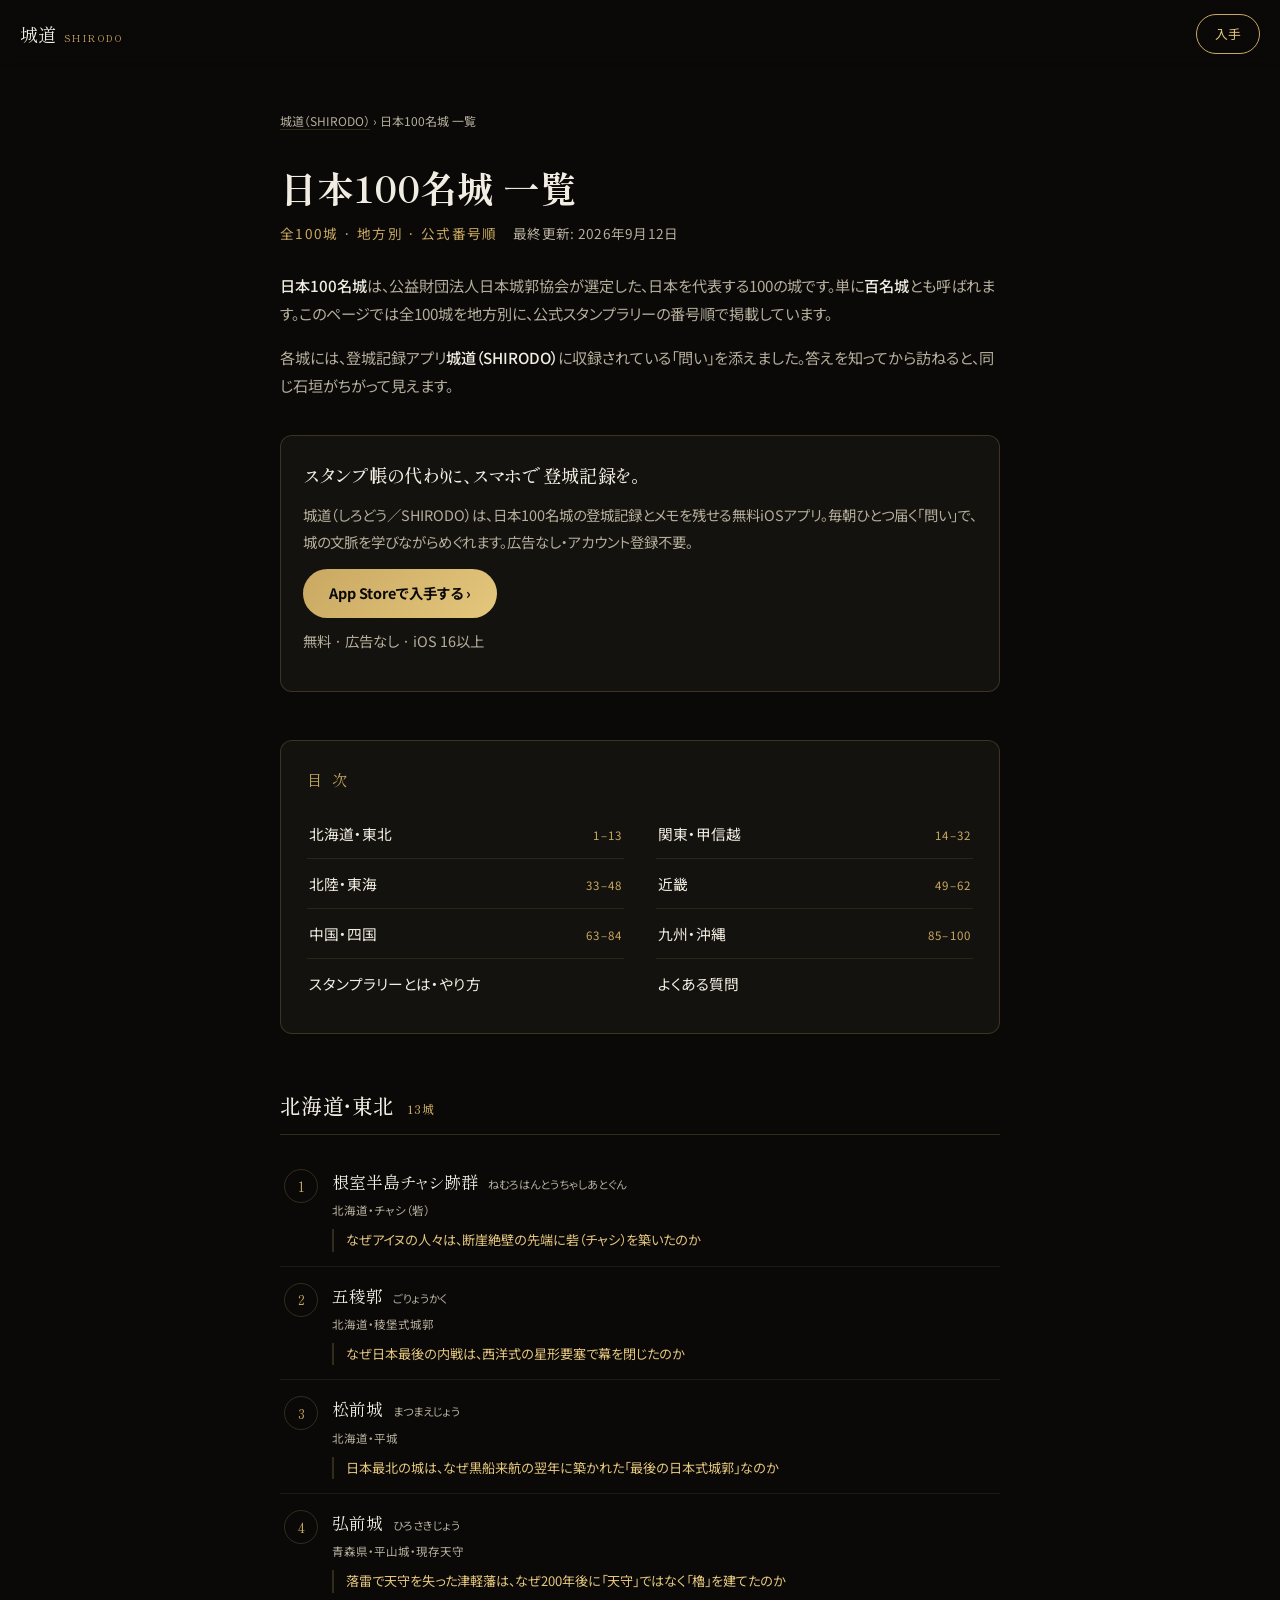
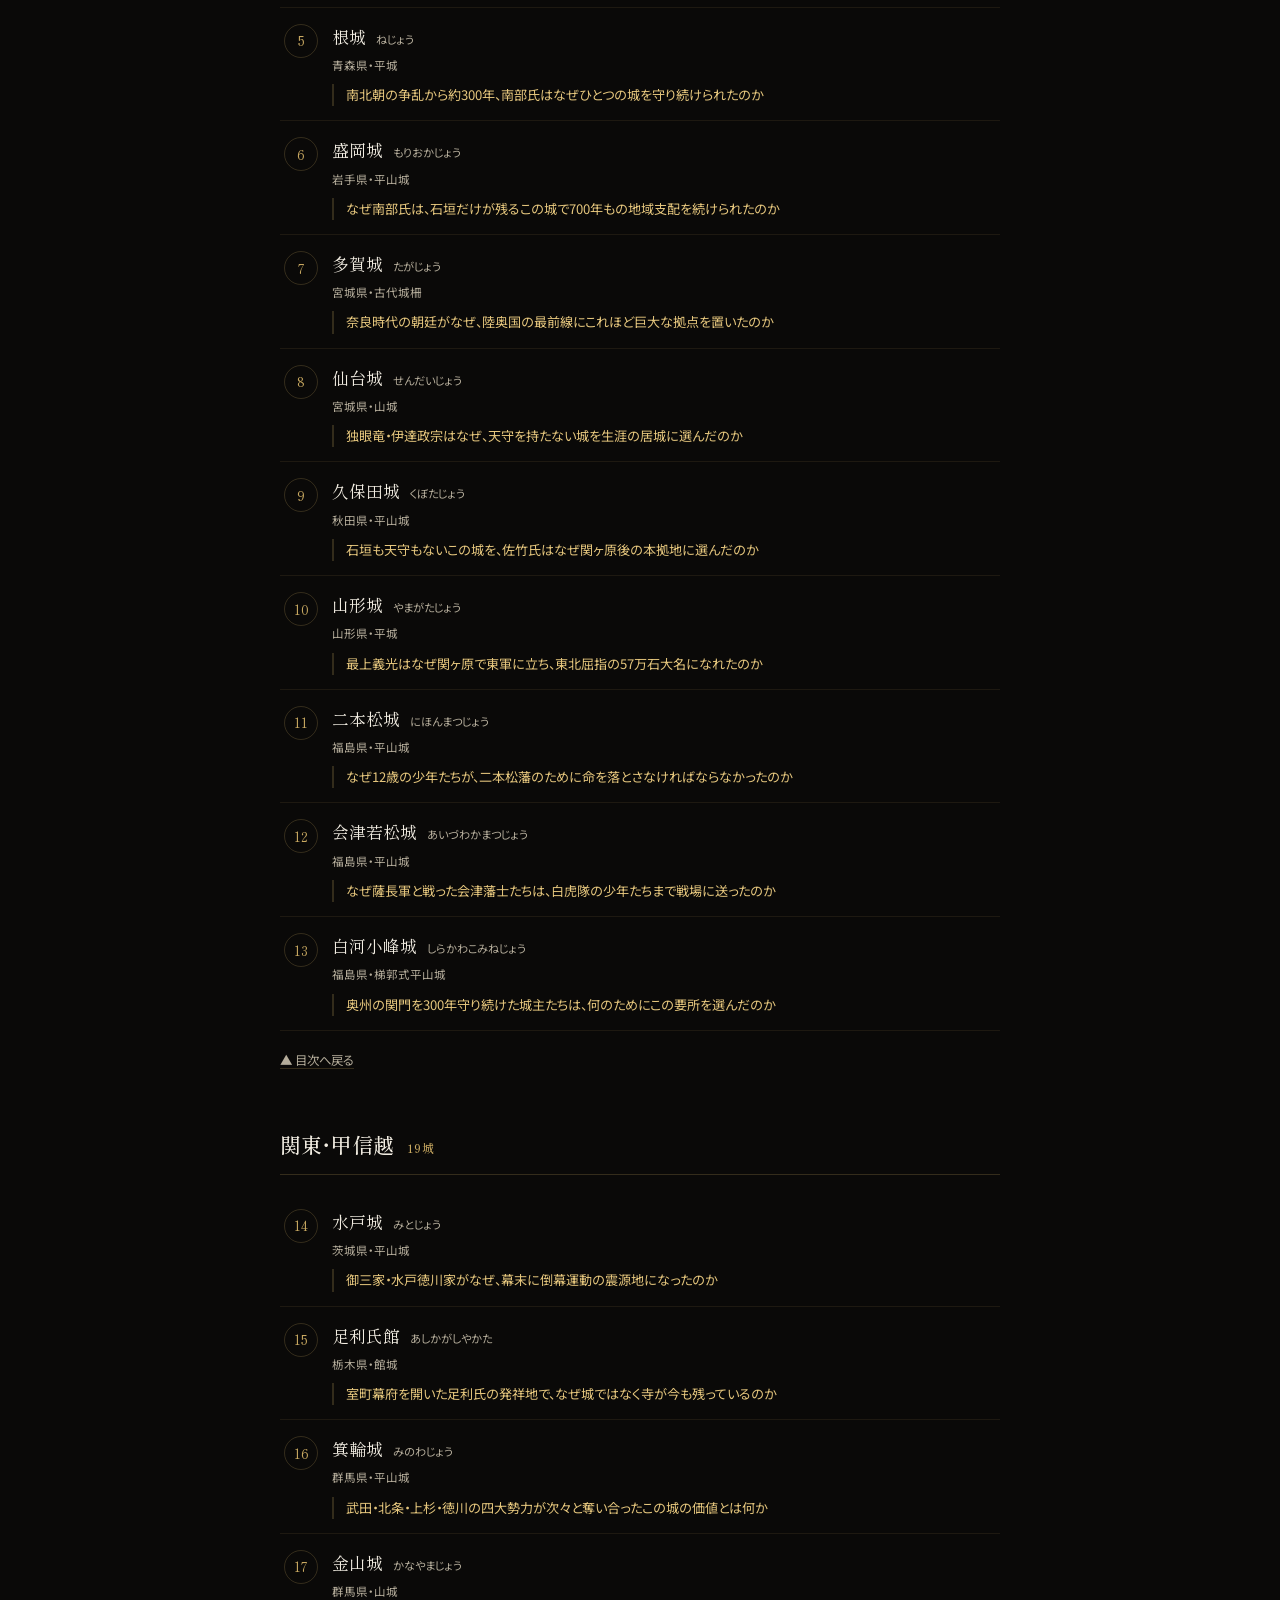
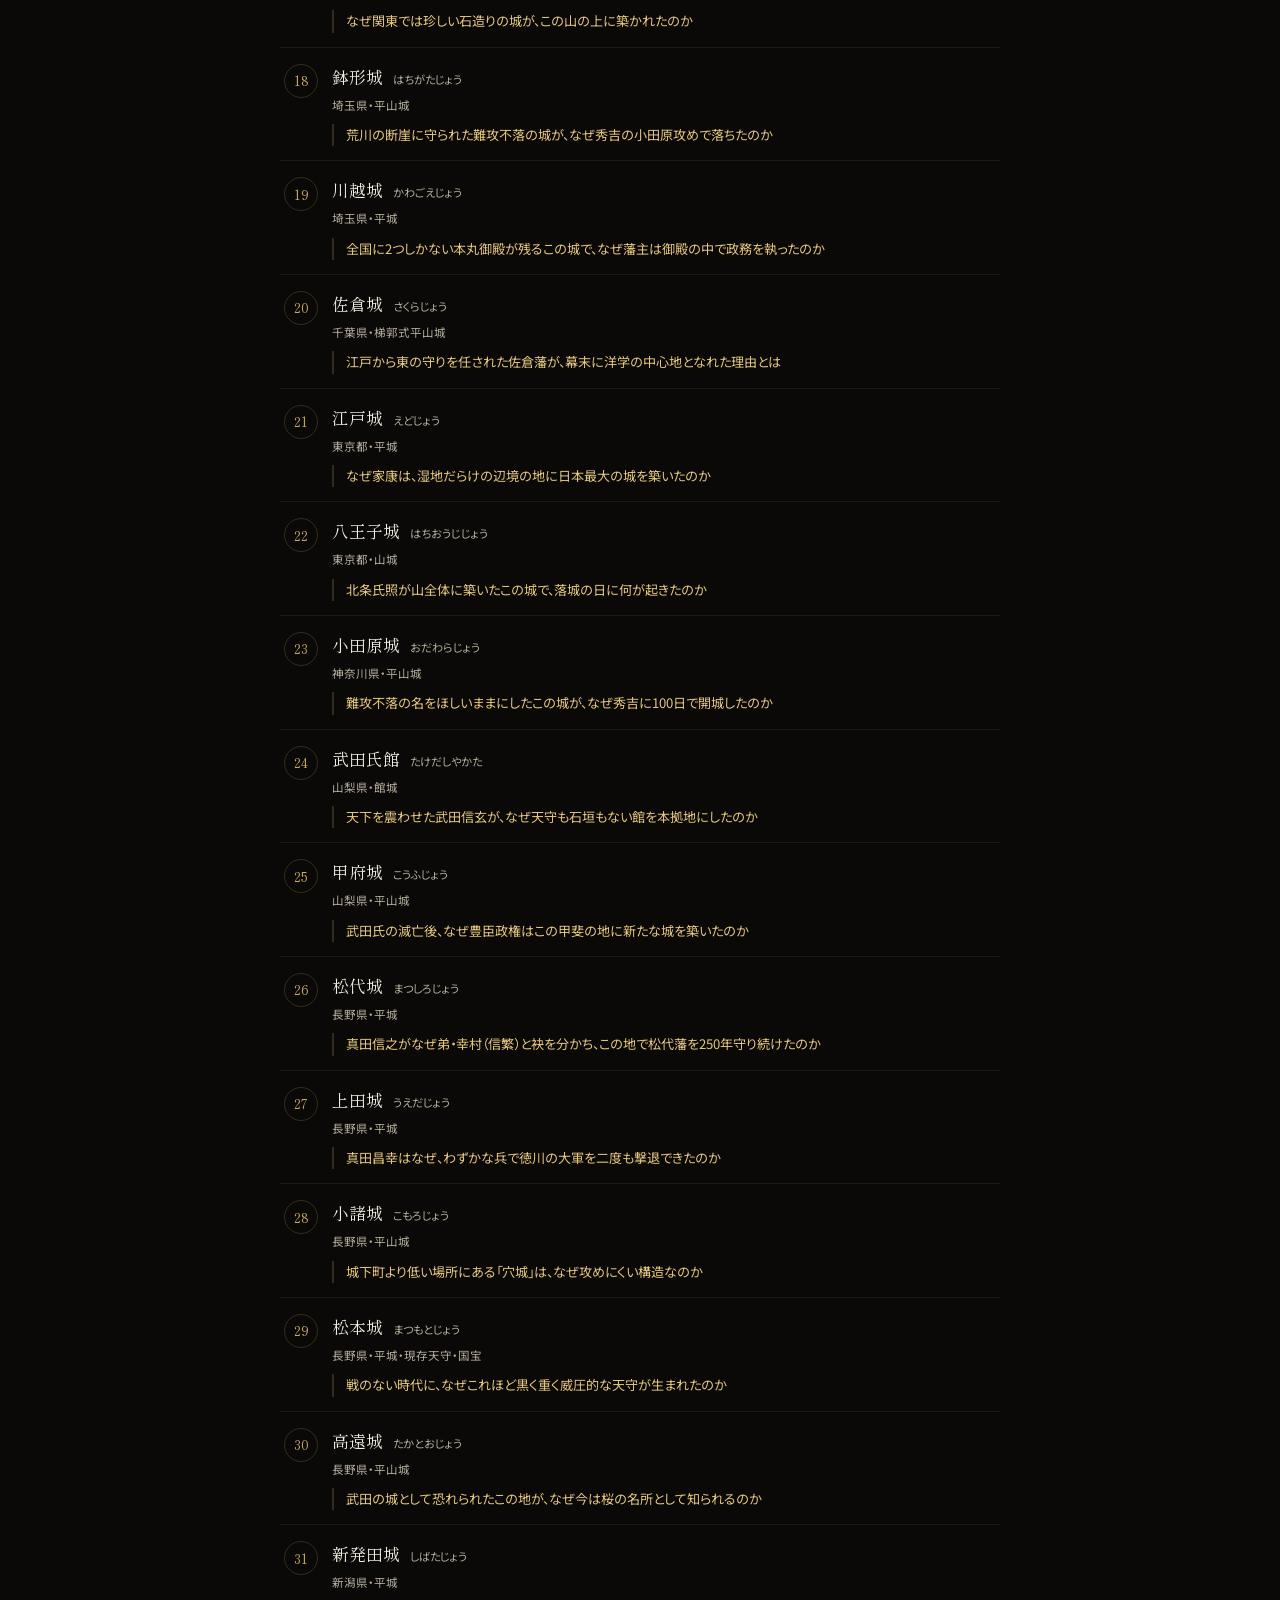
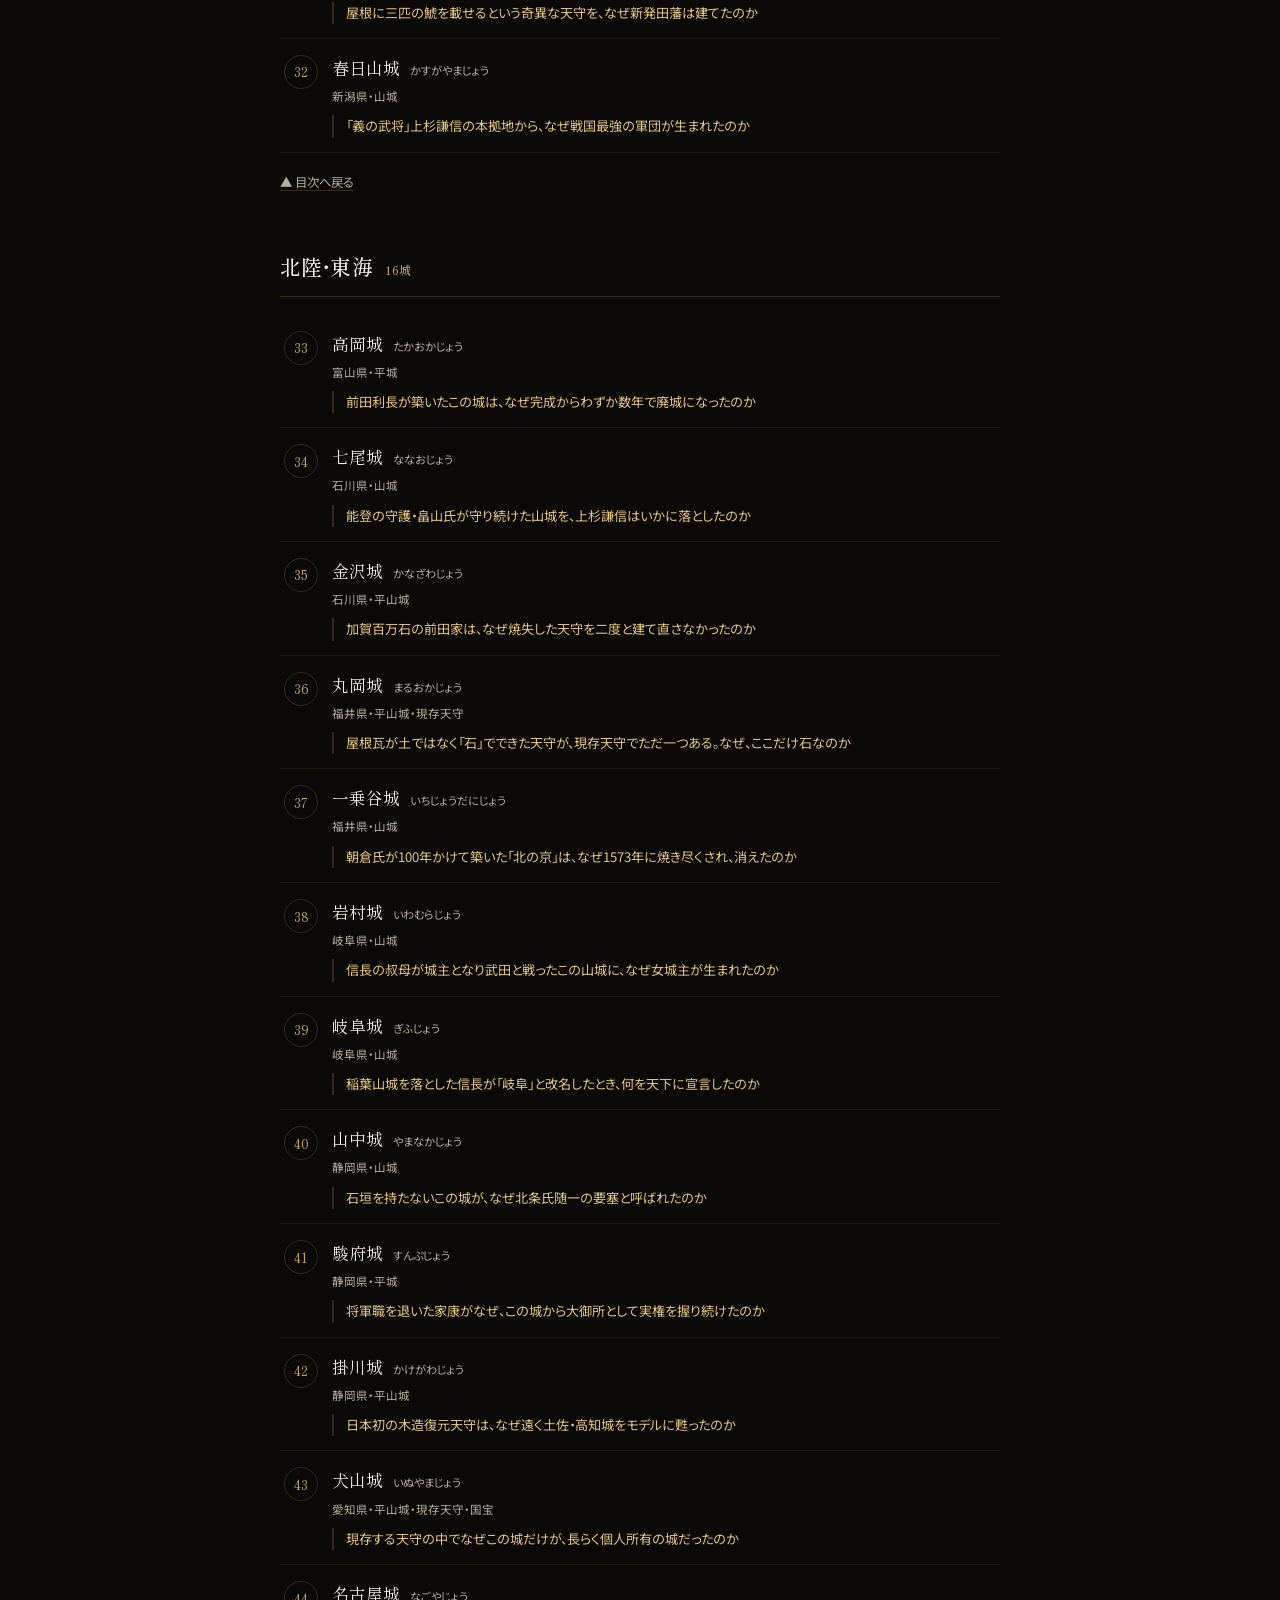
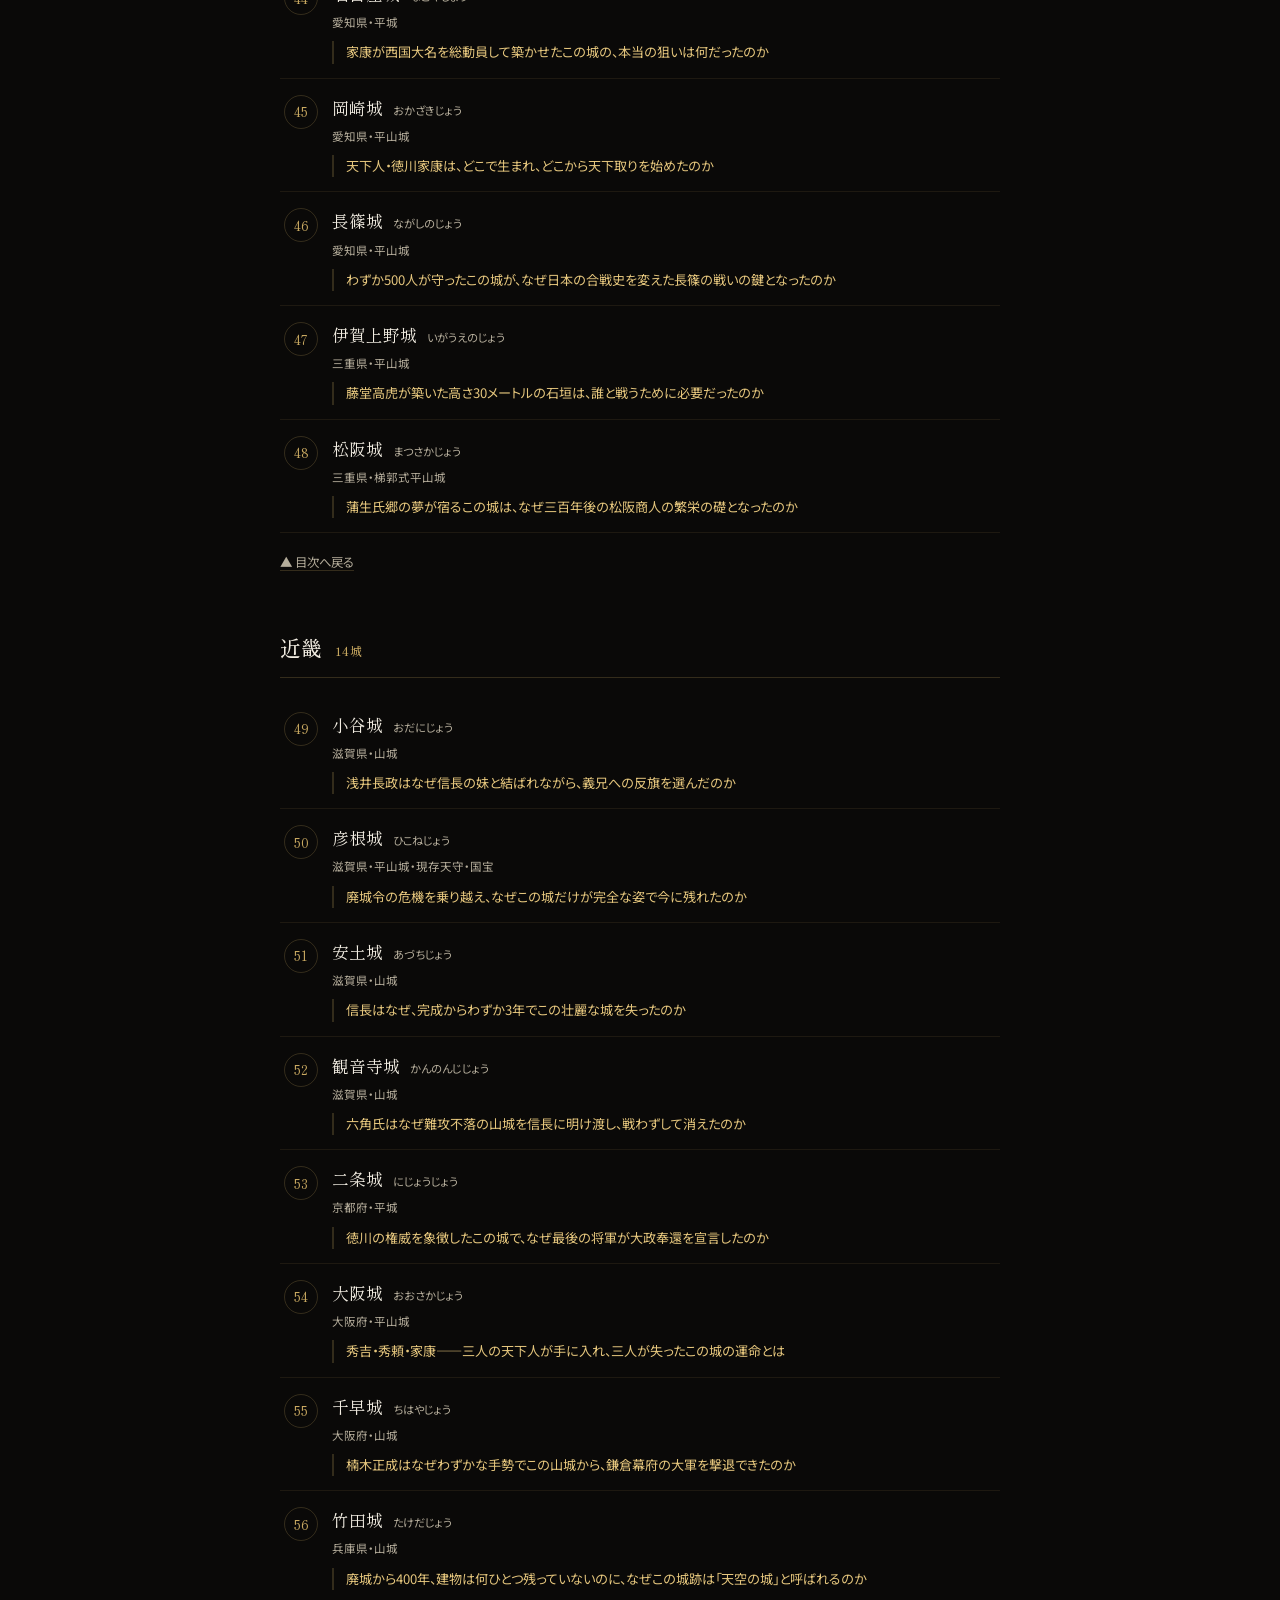
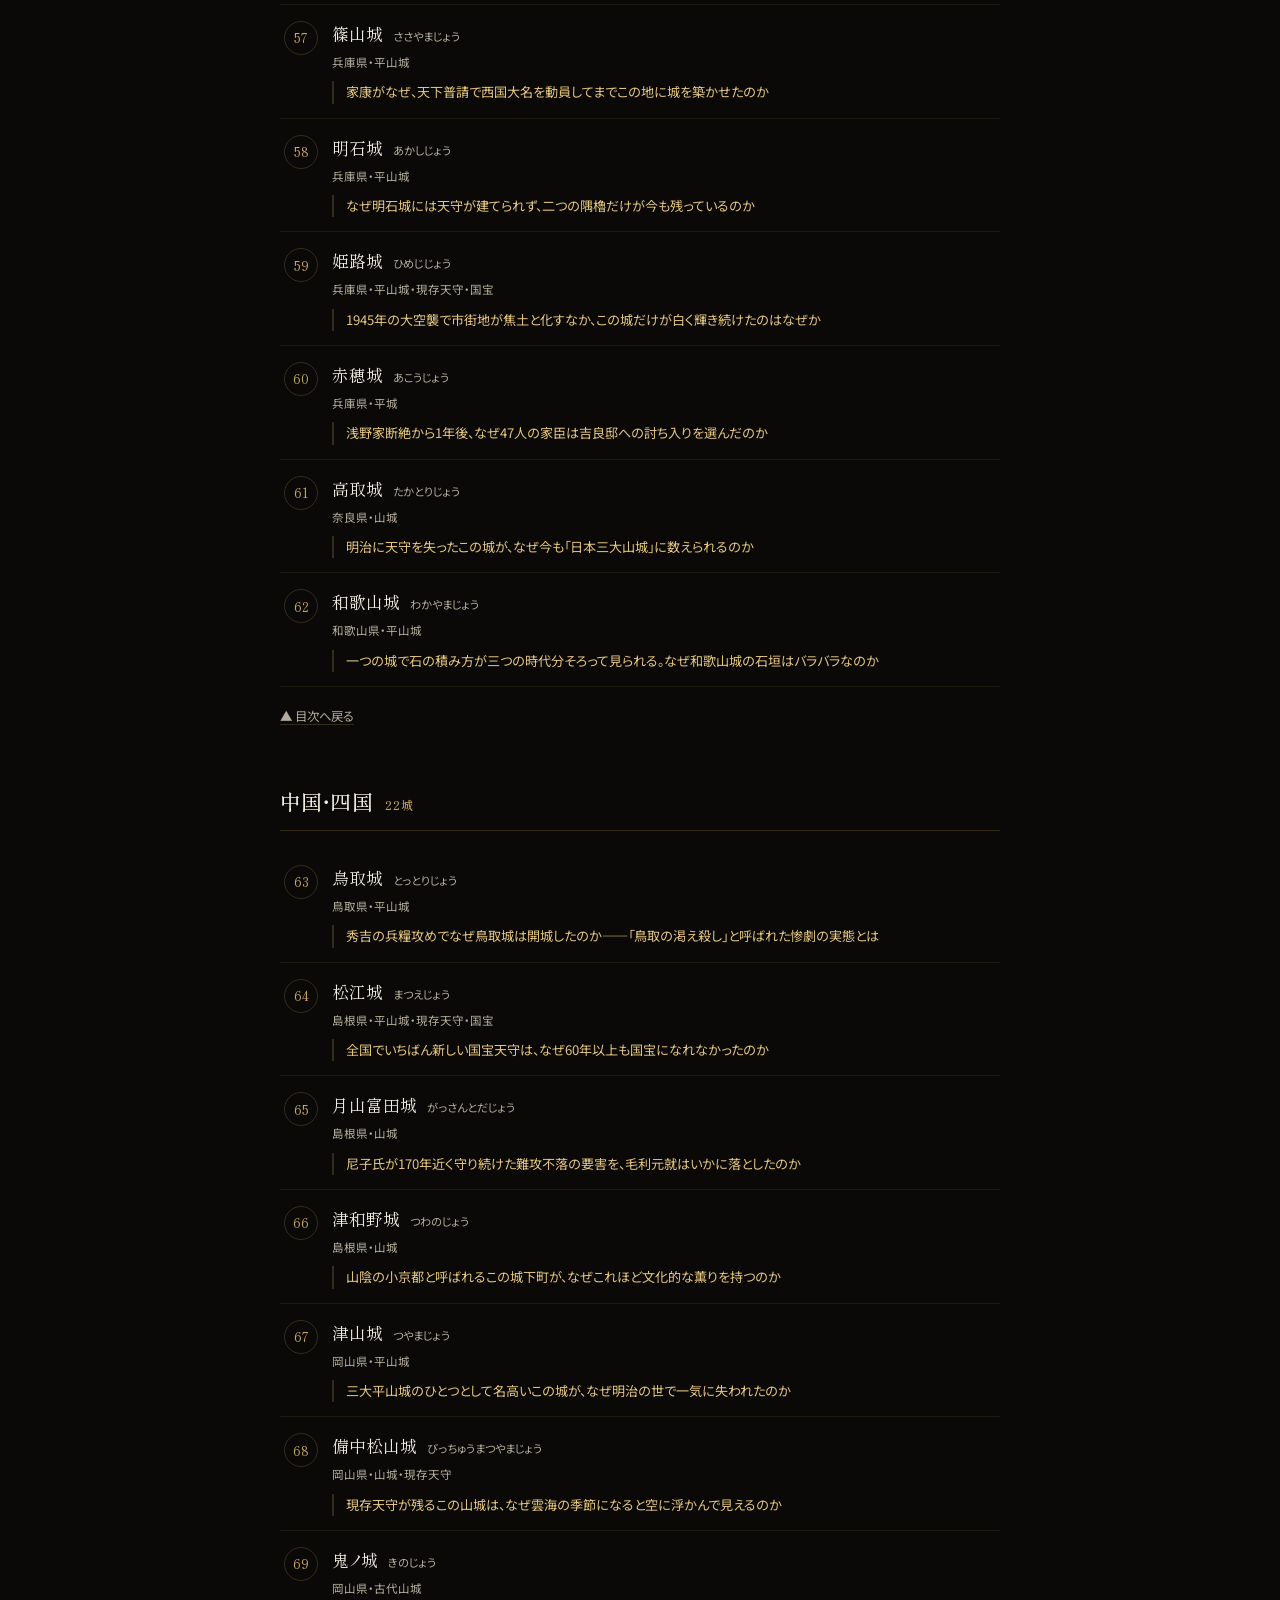
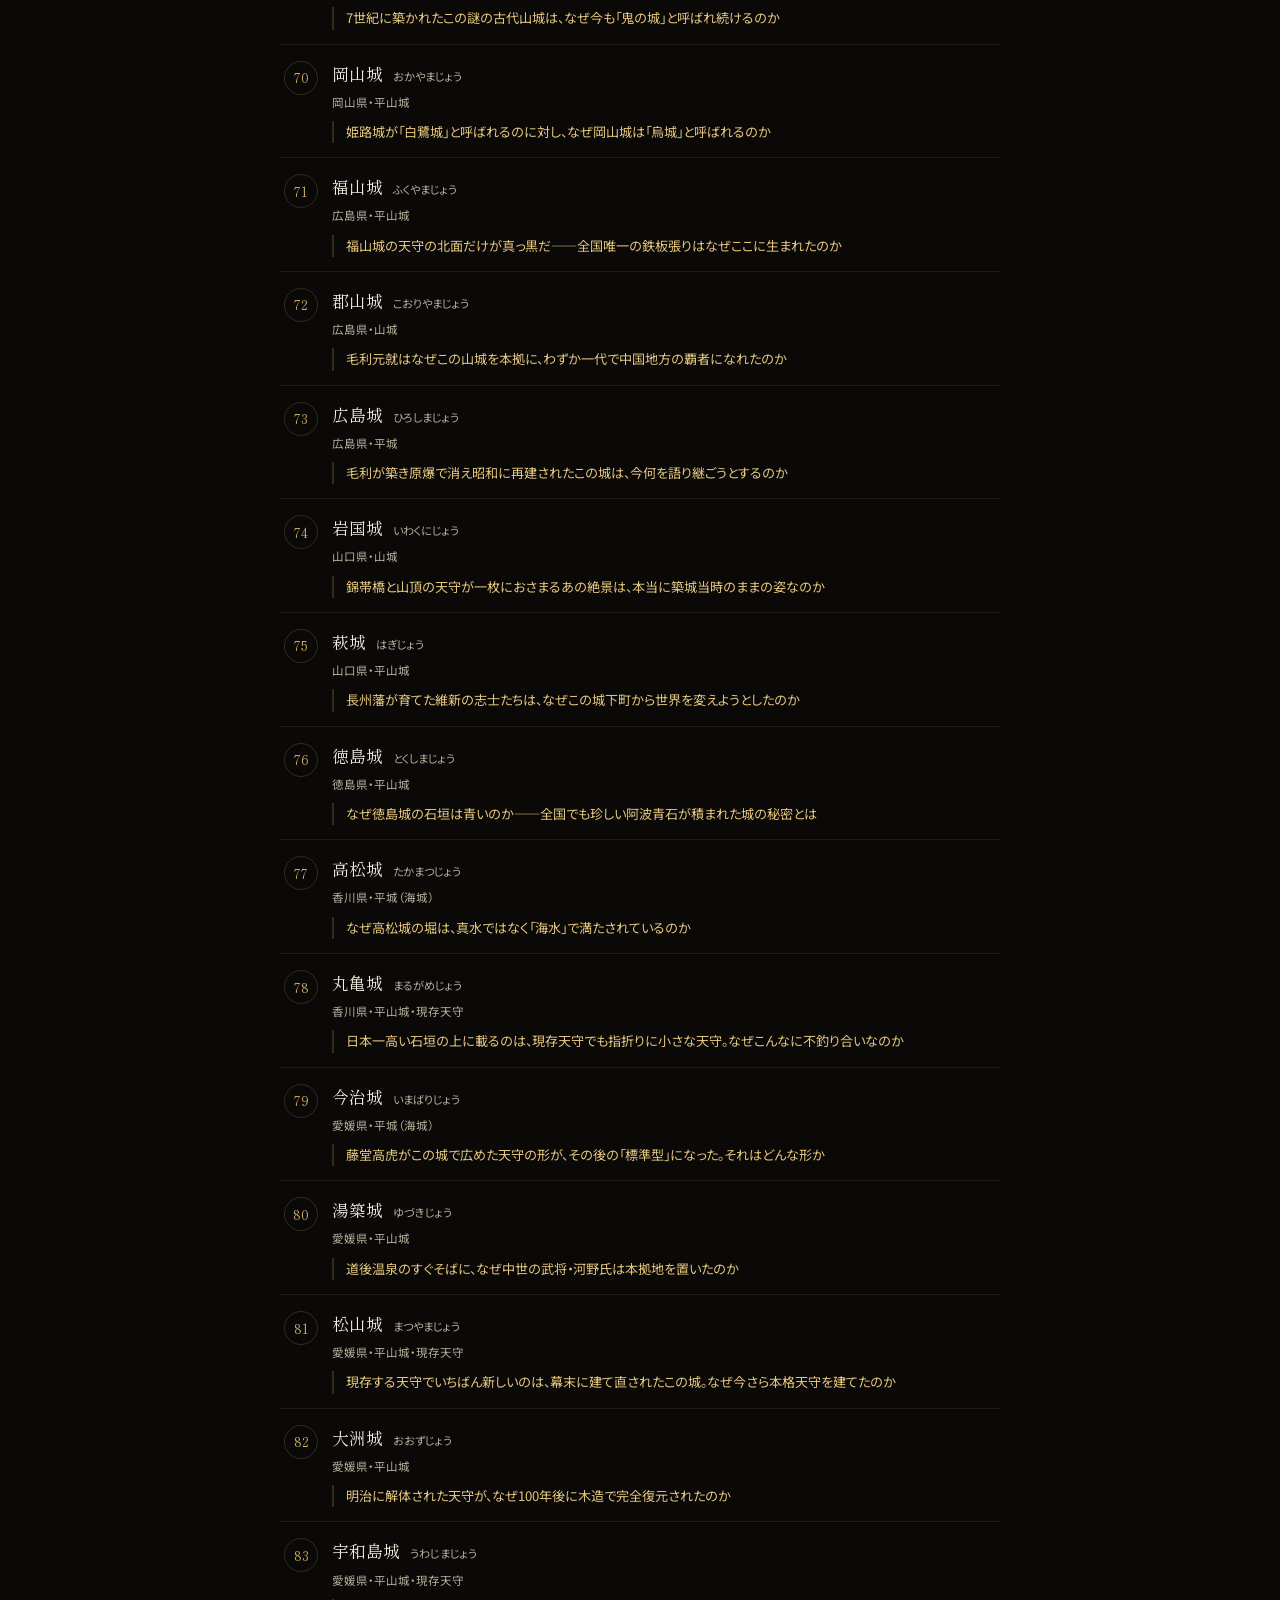
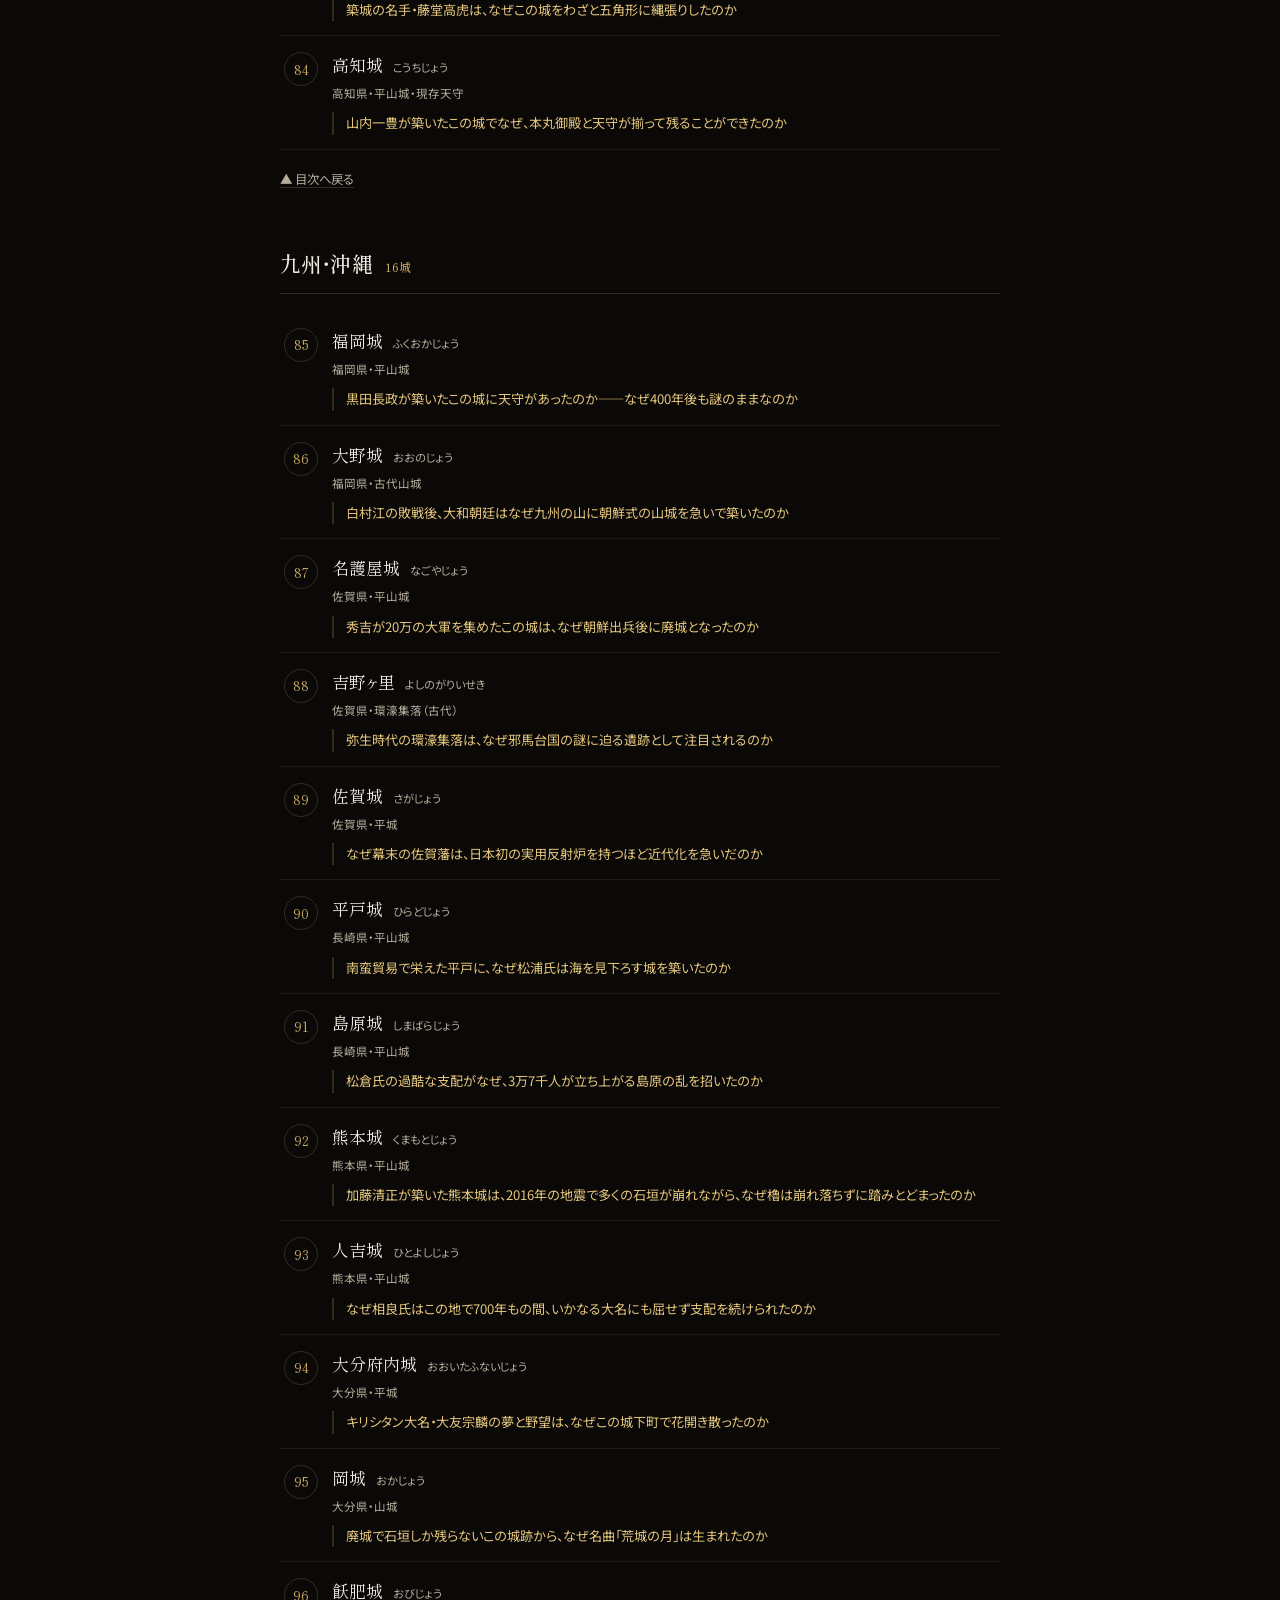
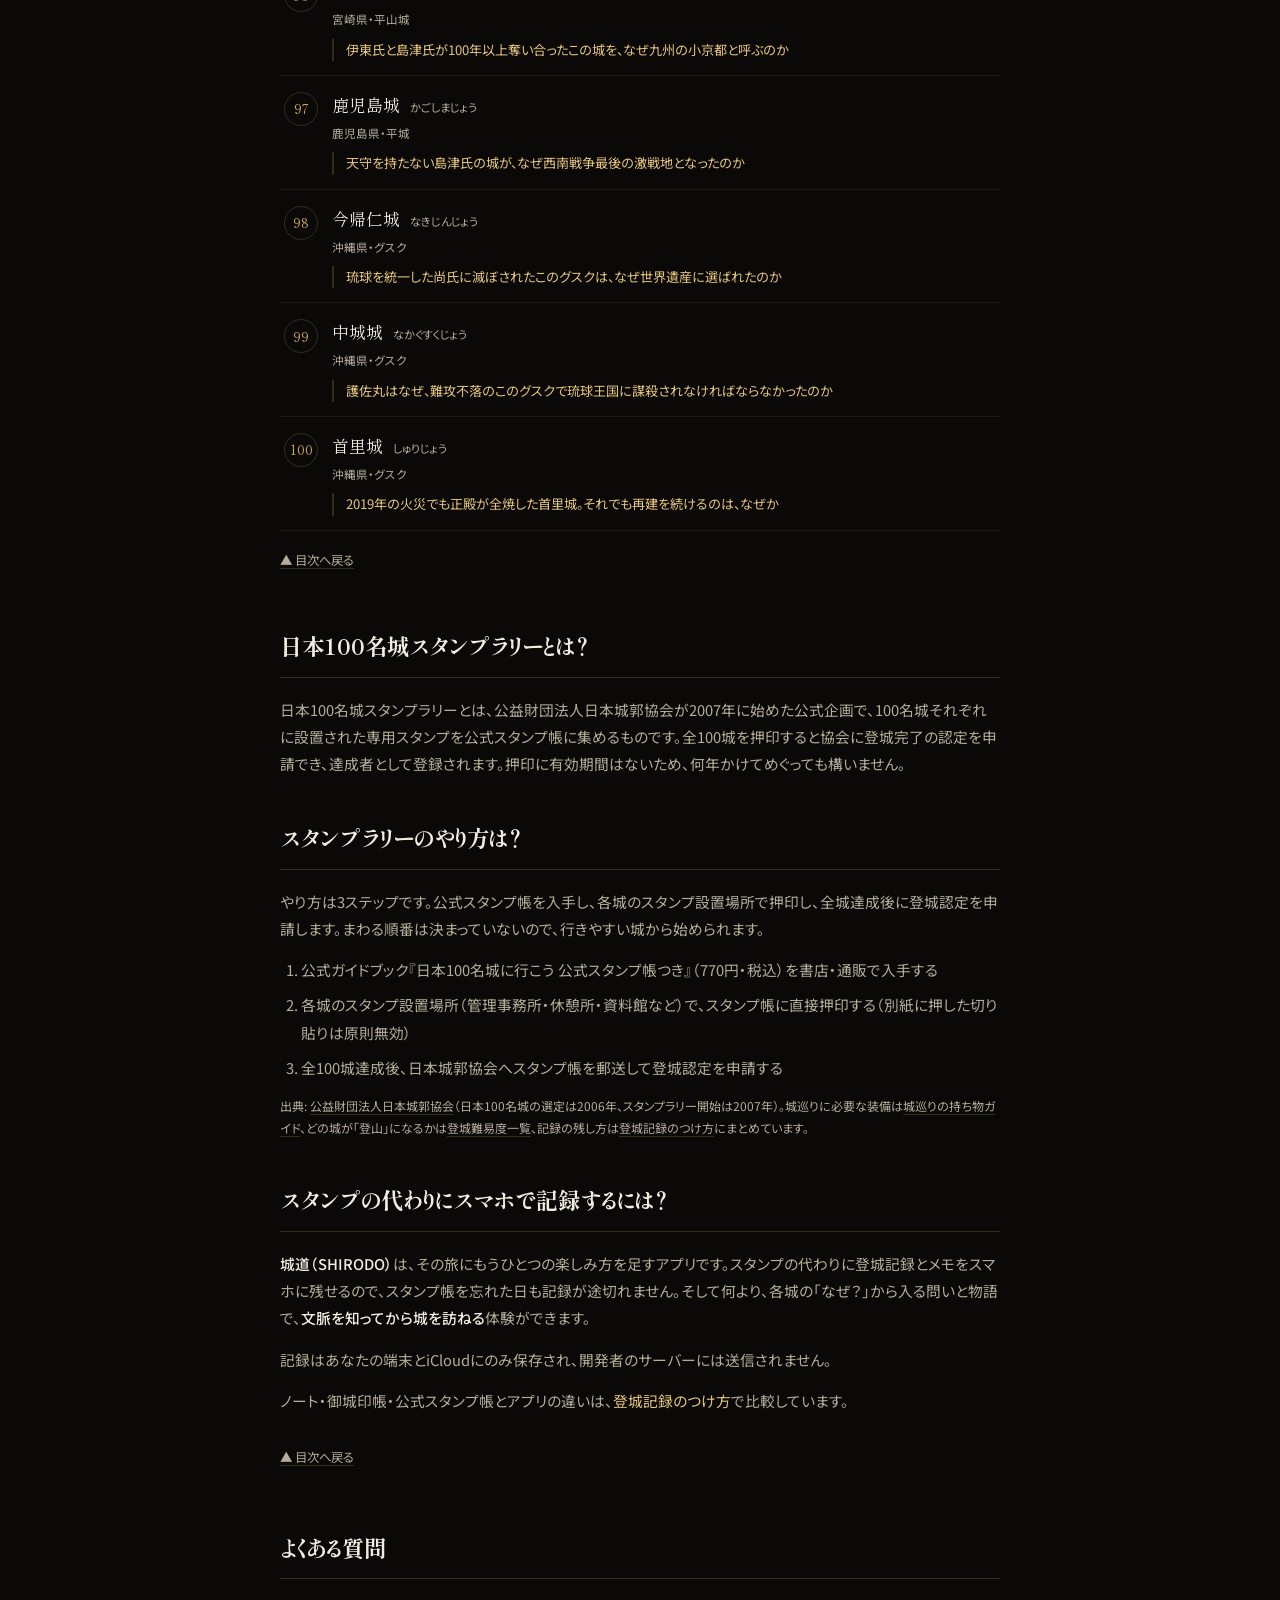
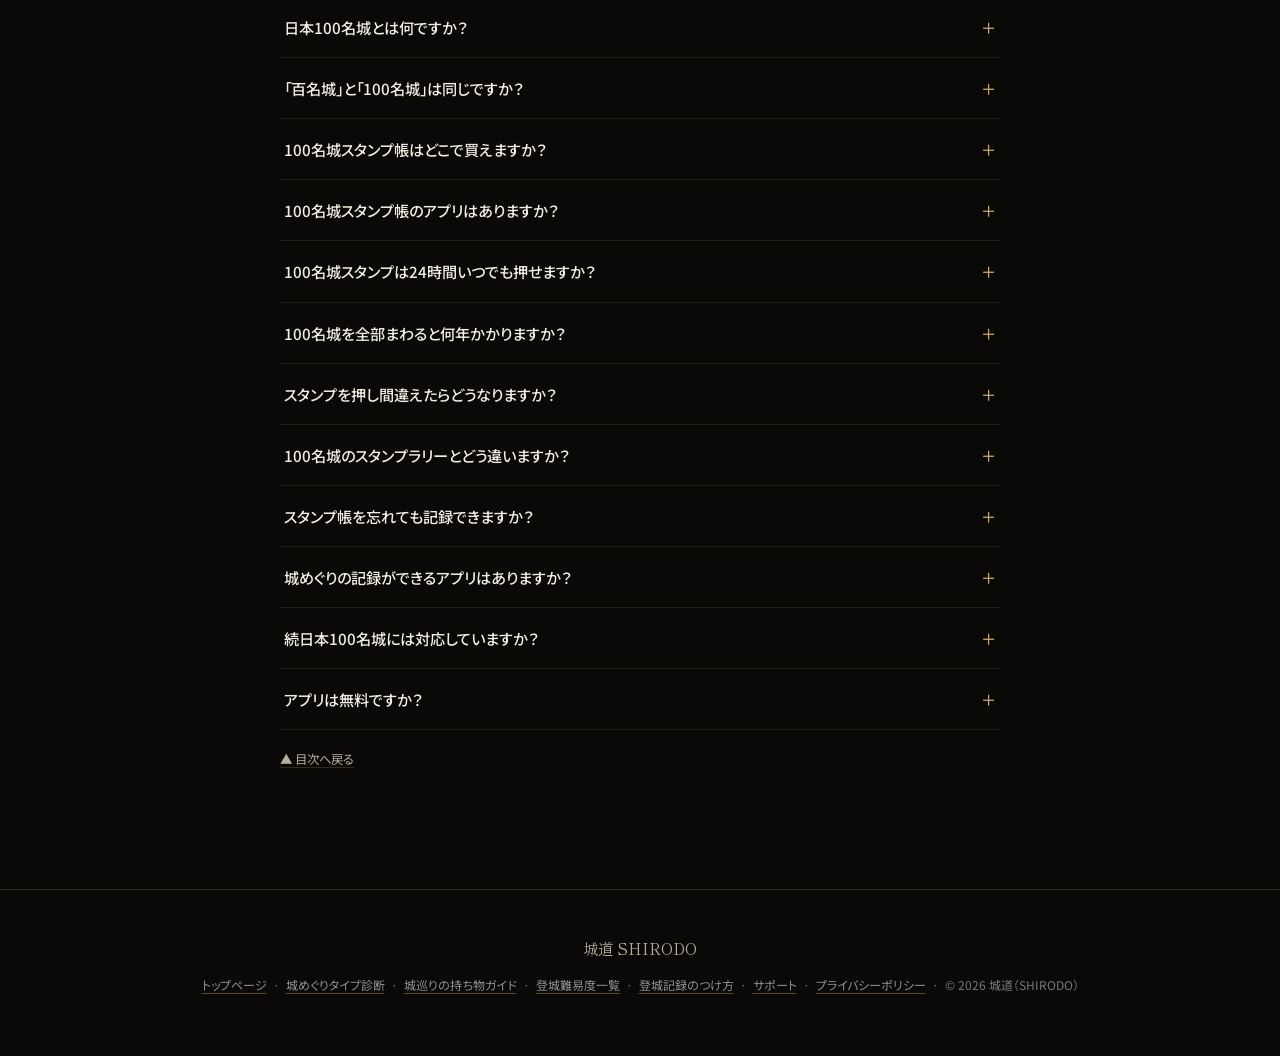
==== commit 00c5a3e5: "seo(100meijo): 「百名城」表記を追加して主力クエリに対応 直近30日のGSCで最も表示が多いクエリは「百名城一覧」(191表示・10.0位) だが、ページ内に「百名城」という漢数字表記が" ====
--- a/100meijo/index.html
+++ b/100meijo/index.html
@@ -3,7 +3,7 @@
 <head>
 <meta charset="UTF-8">
 <meta name="viewport" content="width=device-width, initial-scale=1.0, viewport-fit=cover">
-<title>日本100名城 一覧（全100城・地方別）と記録アプリ | 城道（SHIRODO）</title>
+<title>日本100名城（百名城）一覧 全100城・地方別 | 城道（SHIRODO）</title>
 <meta name="description" content="日本100名城の全一覧を地方別・公式番号順に掲載。各城には「なぜ？」から入る問い付き。スタンプ帳の代わりにスマホで登城記録を残せる無料アプリ、城道（SHIRODO）。">
 <meta name="robots" content="index, follow">
 <link rel="canonical" href="https://shirodo.com/100meijo/">
@@ -26,7 +26,7 @@
  "name": "日本100名城 一覧（全100城・地方別）",
  "url": "https://shirodo.com/100meijo/",
  "inLanguage": "ja-JP",
- "dateModified": "2026-08-30",
+ "dateModified": "2026-09-12",
  "author": {
   "@id": "https://shirodo.com/#author"
  },
@@ -579,6 +579,14 @@
    "acceptedAnswer": {
     "@type": "Answer",
     "text": "日本100名城とは、公益財団法人日本城郭協会が2006年に選定した、日本を代表する100の城です。江戸城・大阪城・姫路城などの有名な城から、根室半島チャシ跡群のような史跡まで、全都道府県から選ばれています。"
+   }
+  },
+  {
+   "@type": "Question",
+   "name": "「百名城」と「100名城」は同じですか？",
+   "acceptedAnswer": {
+    "@type": "Answer",
+    "text": "同じものを指します。公益財団法人日本城郭協会が選定した「日本100名城」を、漢数字で「百名城」と書いたり「100名城」と略したりするだけの表記の違いです。スタンプラリーの対象も、このページに掲載している全100城も同一です。なお「続日本100名城」は、これとは別に選定された100城を指します。"
    }
   },
   {
@@ -838,9 +846,9 @@
   <p class="breadcrumb"><a href="/">城道（SHIRODO）</a> › 日本100名城 一覧</p>
 
   <h1>日本100名城 一覧<span class="visually-hidden">（全100城・地方別・公式番号順）</span></h1>
-  <p class="h1-sub">全100城 · 地方別 · 公式番号順　<span class="updated">最終更新: 2026年8月30日</span></p>
-
-  <p class="lead"><strong>日本100名城</strong>は、公益財団法人日本城郭協会が選定した、日本を代表する100の城です。このページでは全100城を地方別に、公式スタンプラリーの番号順で掲載しています。</p>
+  <p class="h1-sub">全100城 · 地方別 · 公式番号順　<span class="updated">最終更新: 2026年9月12日</span></p>
+
+  <p class="lead"><strong>日本100名城</strong>は、公益財団法人日本城郭協会が選定した、日本を代表する100の城です。単に<strong>百名城</strong>とも呼ばれます。このページでは全100城を地方別に、公式スタンプラリーの番号順で掲載しています。</p>
   <p class="lead">各城には、登城記録アプリ<strong>城道（SHIRODO）</strong>に収録されている「問い」を添えました。答えを知ってから訪ねると、同じ石垣がちがって見えます。</p>
 
   <div class="app-callout">
@@ -1712,7 +1720,7 @@
       <li>各城のスタンプ設置場所（管理事務所・休憩所・資料館など）で、スタンプ帳に直接押印する（別紙に押した切り貼りは原則無効）</li>
       <li>全100城達成後、日本城郭協会へスタンプ帳を郵送して登城認定を申請する</li>
     </ol>
-    <p class="src-note">出典: <a href="https://jokaku.jp/" target="_blank" rel="noopener">公益財団法人日本城郭協会</a>（日本100名城の選定は2006年、スタンプラリー開始は2007年）。城巡りに必要な装備は<a href="/guide/mochimono/">城巡りの持ち物ガイド</a>、どの城が「登山」になるかは<a href="/guide/nanido/">登城難易度一覧</a>、記録の残し方は<a href="/guide/kiroku/">登城記録のつけ方</a>にまとめています。</p>
+    <p class="src-note">出典: <a href="https://jokaku.jp/" target="_blank" rel="noopener">公益財団法人日本城郭協会</a>（日本100名城の選定は2006年、スタンプラリー開始は2007年）。城巡りに必要な装備は<a href="/guide/mochimono/">城巡りの持ち物ガイド</a>、どの城が「登山」になるかは<a href="/guide/level/">登城難易度一覧</a>、記録の残し方は<a href="/guide/kiroku/">登城記録のつけ方</a>にまとめています。</p>
 
     <h2>スタンプの代わりにスマホで記録するには？</h2>
     <p><strong>城道（SHIRODO）</strong>は、その旅にもうひとつの楽しみ方を足すアプリです。スタンプの代わりに登城記録とメモをスマホに残せるので、スタンプ帳を忘れた日も記録が途切れません。そして何より、各城の「なぜ？」から入る問いと物語で、<strong>文脈を知ってから城を訪ねる</strong>体験ができます。</p>
@@ -1726,6 +1734,10 @@
     <details class="faq-item">
       <summary>日本100名城とは何ですか？</summary>
       <div class="faq-body">日本100名城とは、公益財団法人日本城郭協会が2006年に選定した、日本を代表する100の城です。江戸城・大阪城・姫路城などの有名な城から、根室半島チャシ跡群のような史跡まで、全都道府県から選ばれています。</div>
+    </details>
+    <details class="faq-item">
+      <summary>「百名城」と「100名城」は同じですか？</summary>
+      <div class="faq-body">同じものを指します。公益財団法人日本城郭協会が選定した「日本100名城」を、漢数字で「百名城」と書いたり「100名城」と略したりするだけの表記の違いです。スタンプラリーの対象も、このページに掲載している全100城も同一です。なお「続日本100名城」は、これとは別に選定された100城を指します。</div>
     </details>
     <details class="faq-item">
       <summary>100名城スタンプ帳はどこで買えますか？</summary>
@@ -1774,7 +1786,7 @@
 
 <footer>
   <span class="footer-brand">城道 SHIRODO</span>
-  <p><a href="/">トップページ</a> &nbsp;·&nbsp; <a href="/shindan/">城めぐりタイプ診断</a> &nbsp;·&nbsp; <a href="/guide/mochimono/">城巡りの持ち物ガイド</a> &nbsp;·&nbsp; <a href="/guide/nanido/">登城難易度一覧</a> &nbsp;·&nbsp; <a href="/guide/kiroku/">登城記録のつけ方</a> &nbsp;·&nbsp; <a href="/support/">サポート</a> &nbsp;·&nbsp; <a href="/privacy/">プライバシーポリシー</a> &nbsp;·&nbsp; © 2026 城道（SHIRODO）</p>
+  <p><a href="/">トップページ</a> &nbsp;·&nbsp; <a href="/shindan/">城めぐりタイプ診断</a> &nbsp;·&nbsp; <a href="/guide/mochimono/">城巡りの持ち物ガイド</a> &nbsp;·&nbsp; <a href="/guide/level/">登城難易度一覧</a> &nbsp;·&nbsp; <a href="/guide/kiroku/">登城記録のつけ方</a> &nbsp;·&nbsp; <a href="/support/">サポート</a> &nbsp;·&nbsp; <a href="/privacy/">プライバシーポリシー</a> &nbsp;·&nbsp; © 2026 城道（SHIRODO）</p>
 </footer>
 
 <script defer src="/assets/analytics.js"></script>
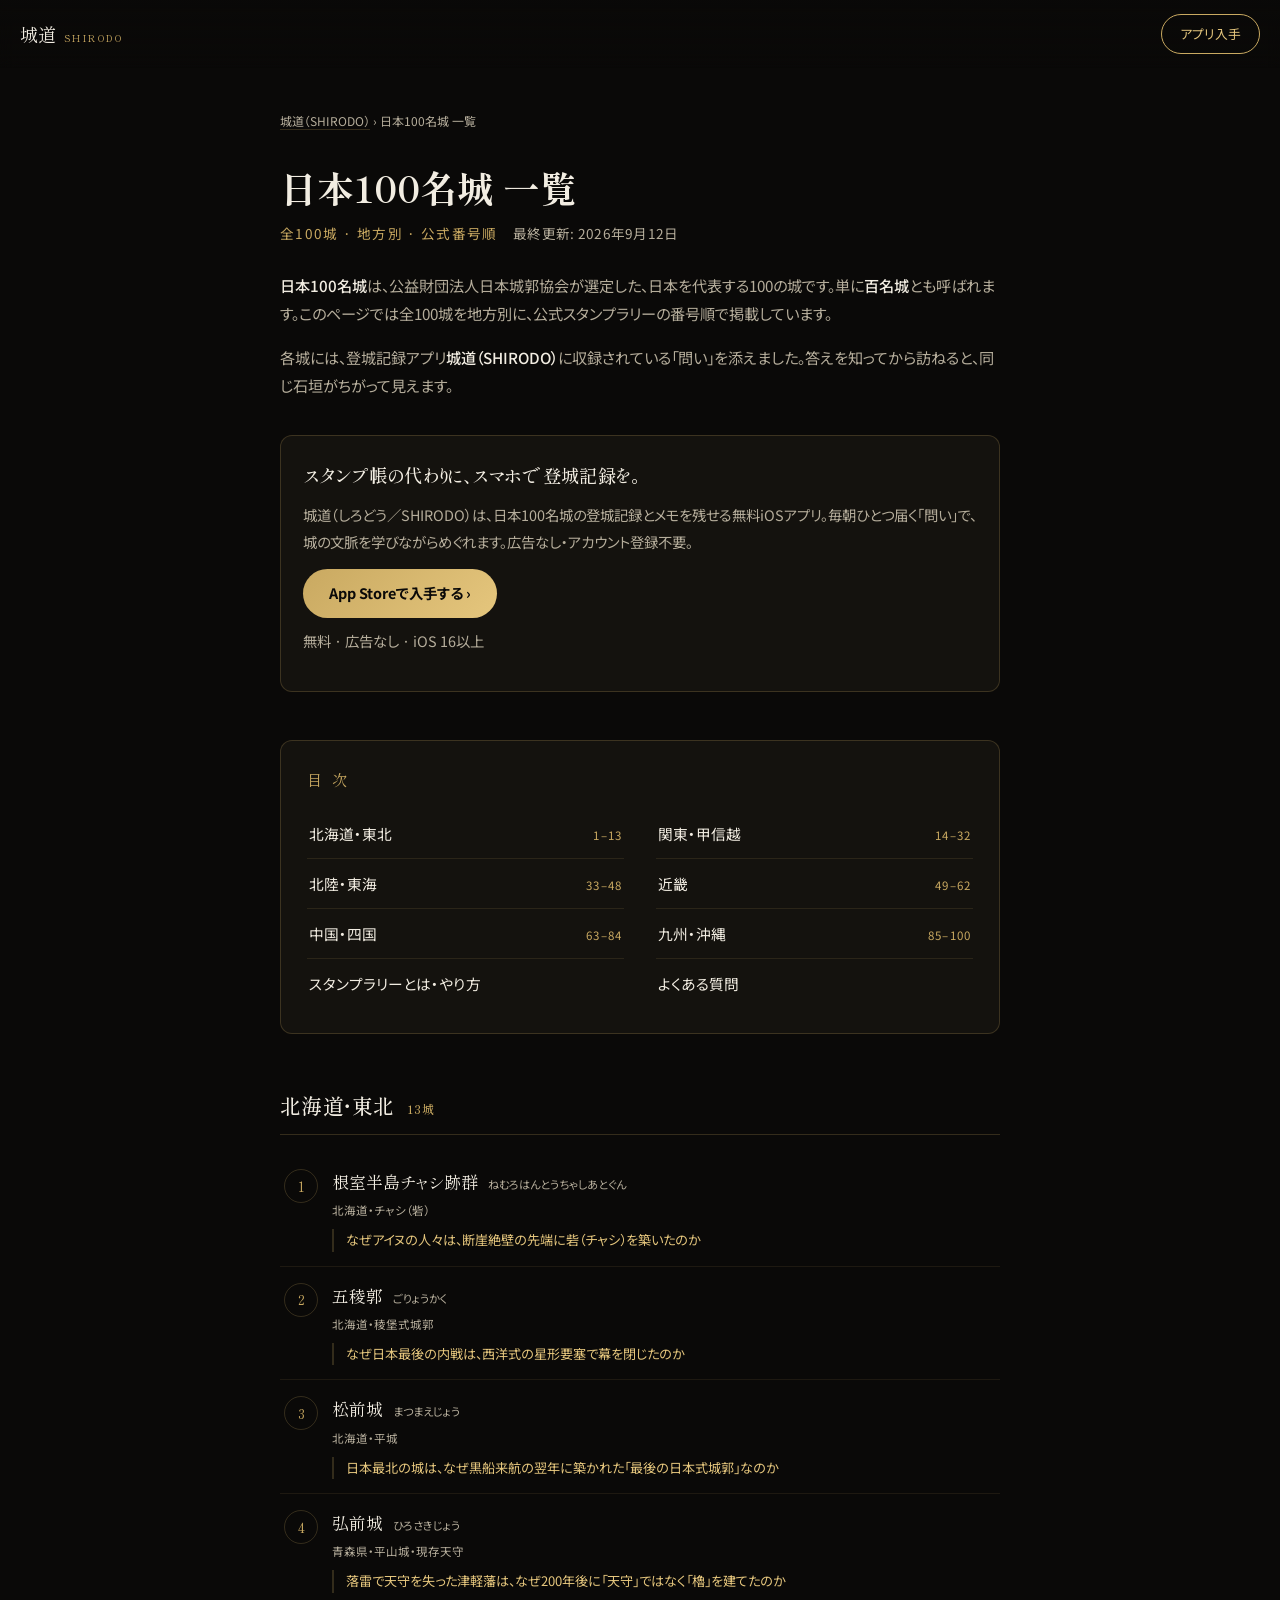
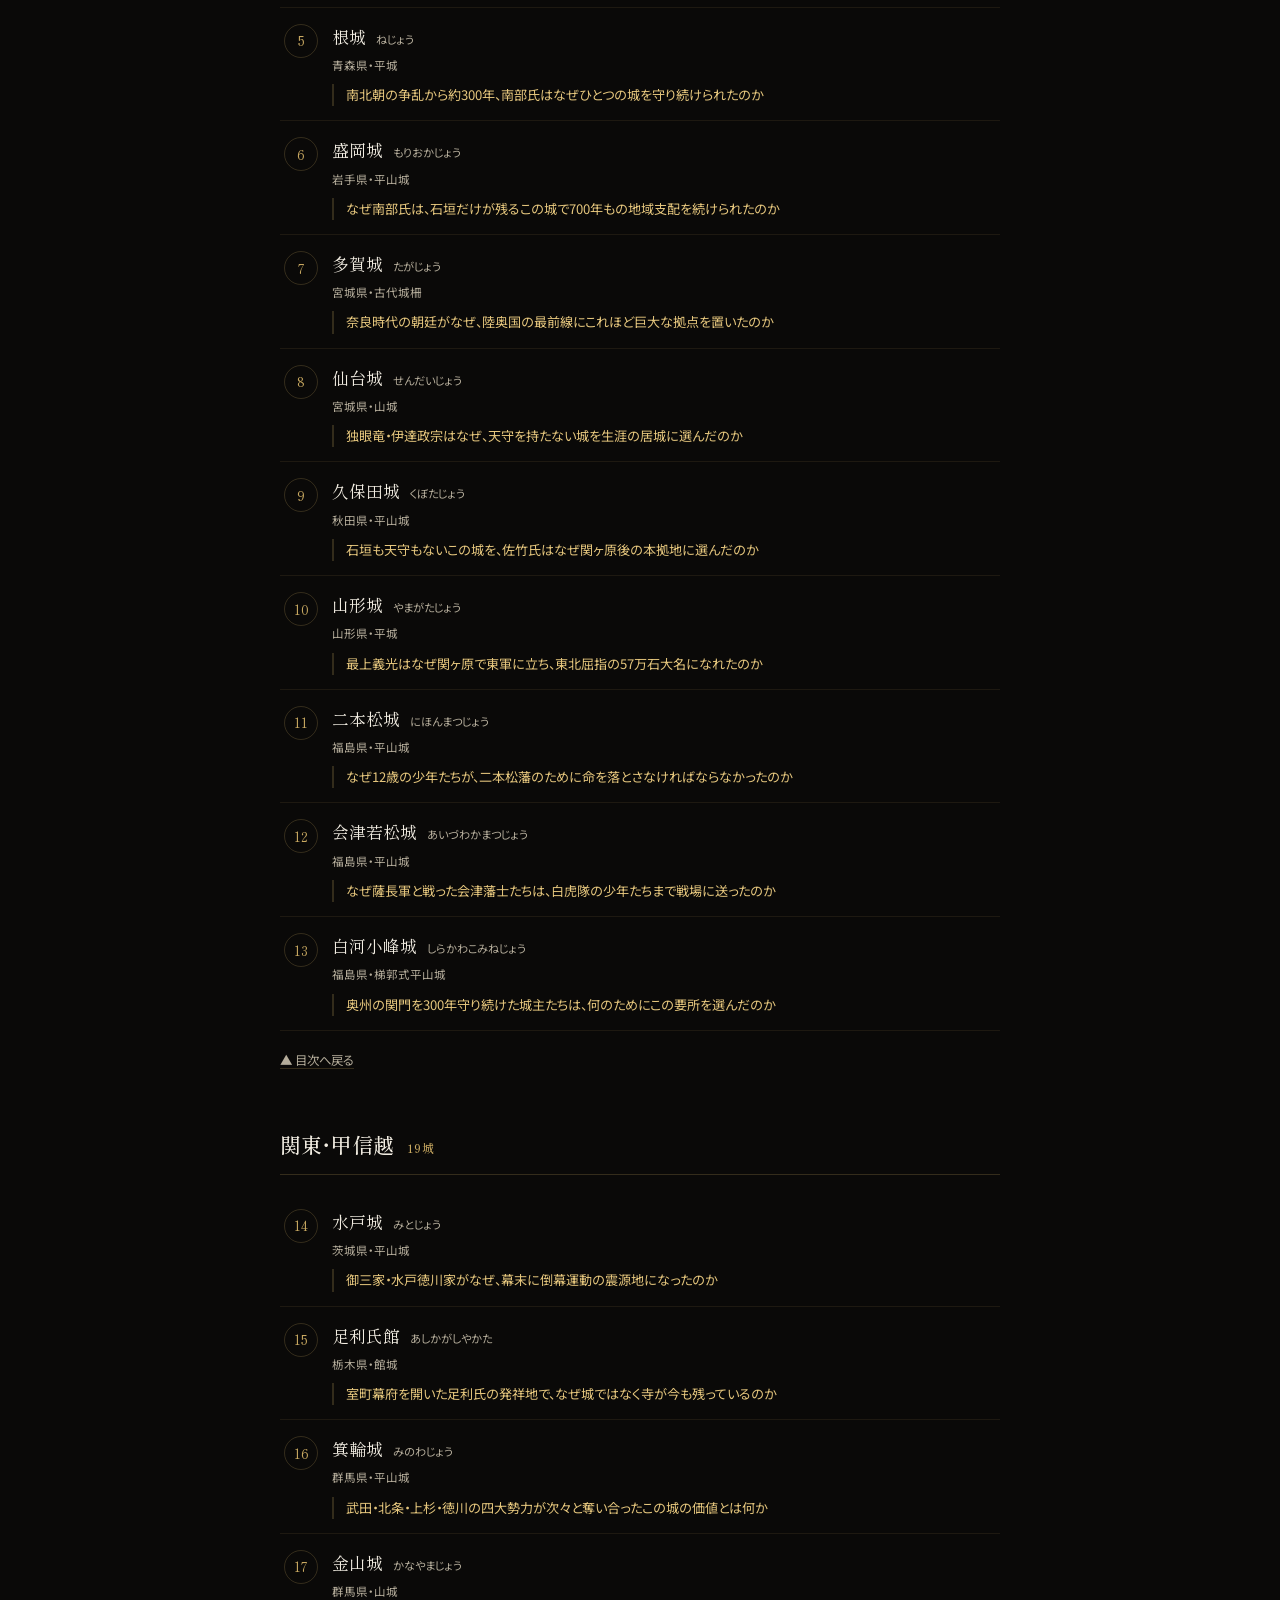
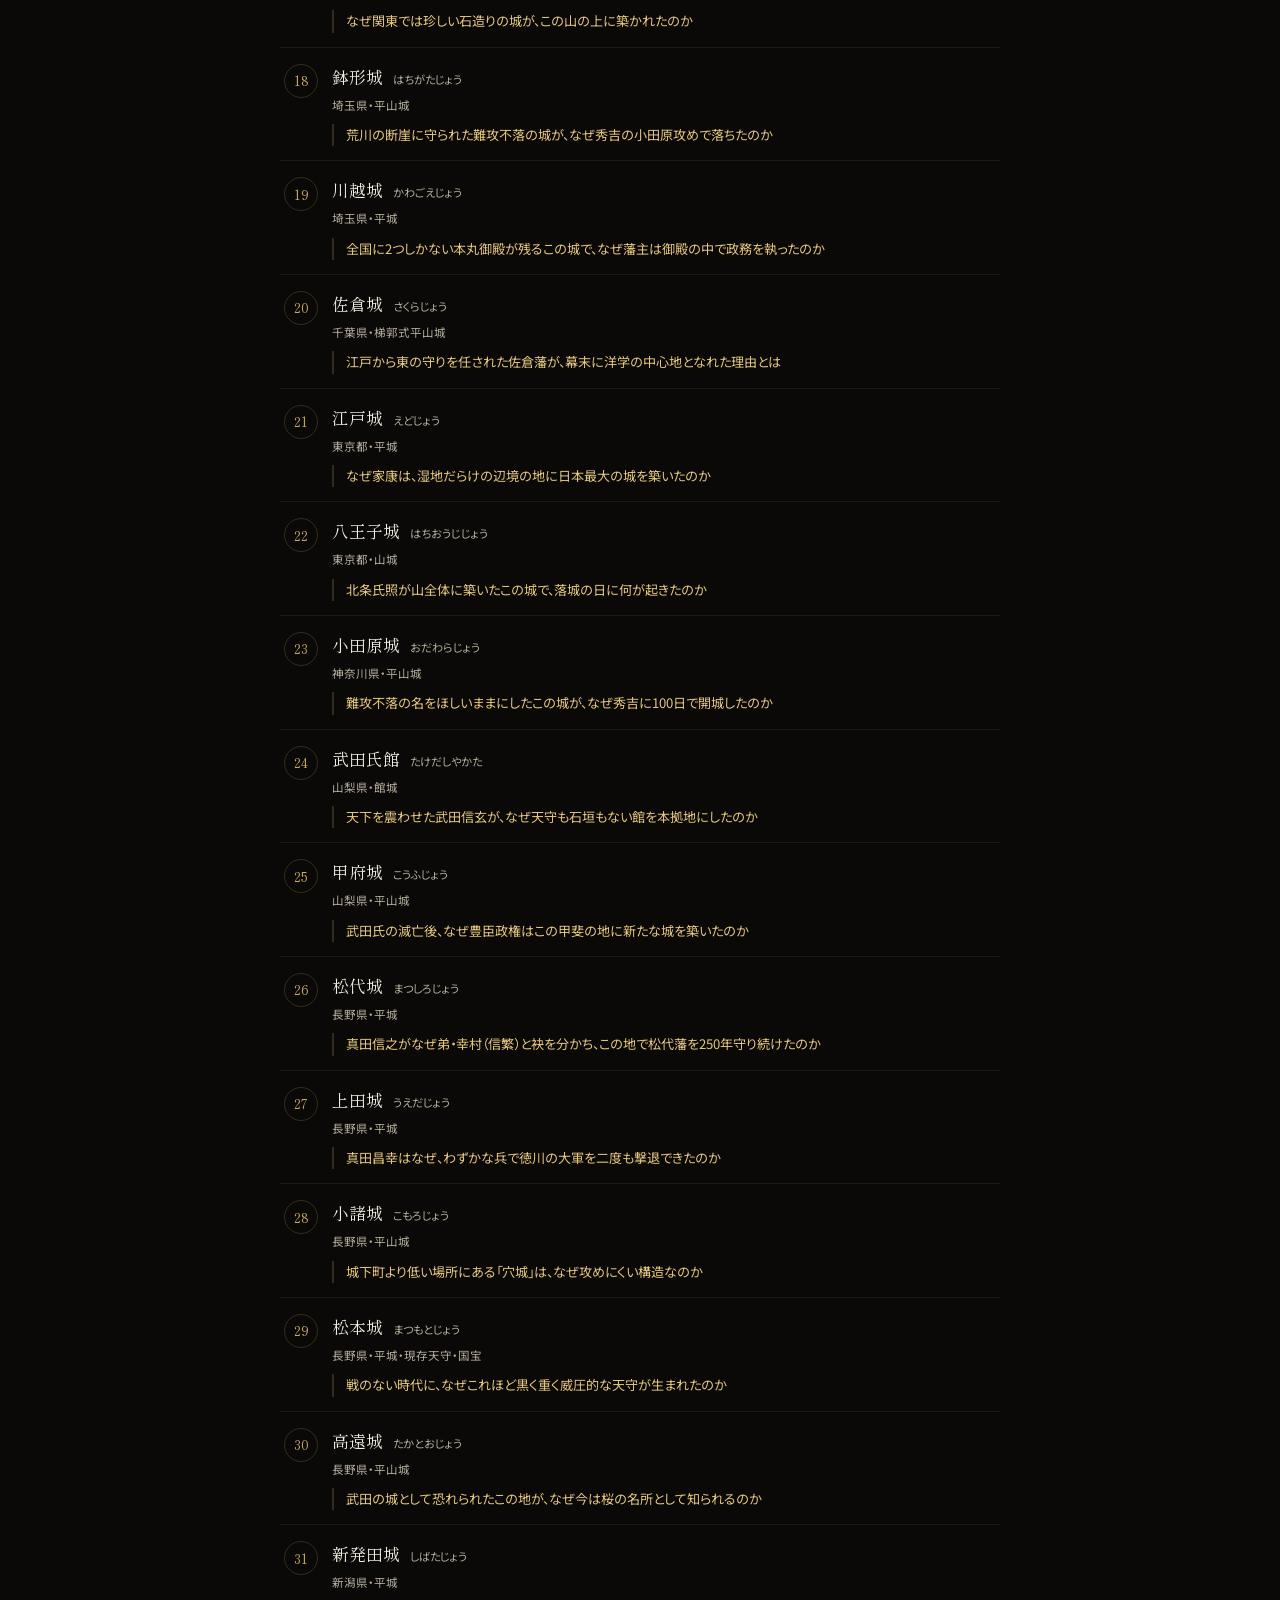
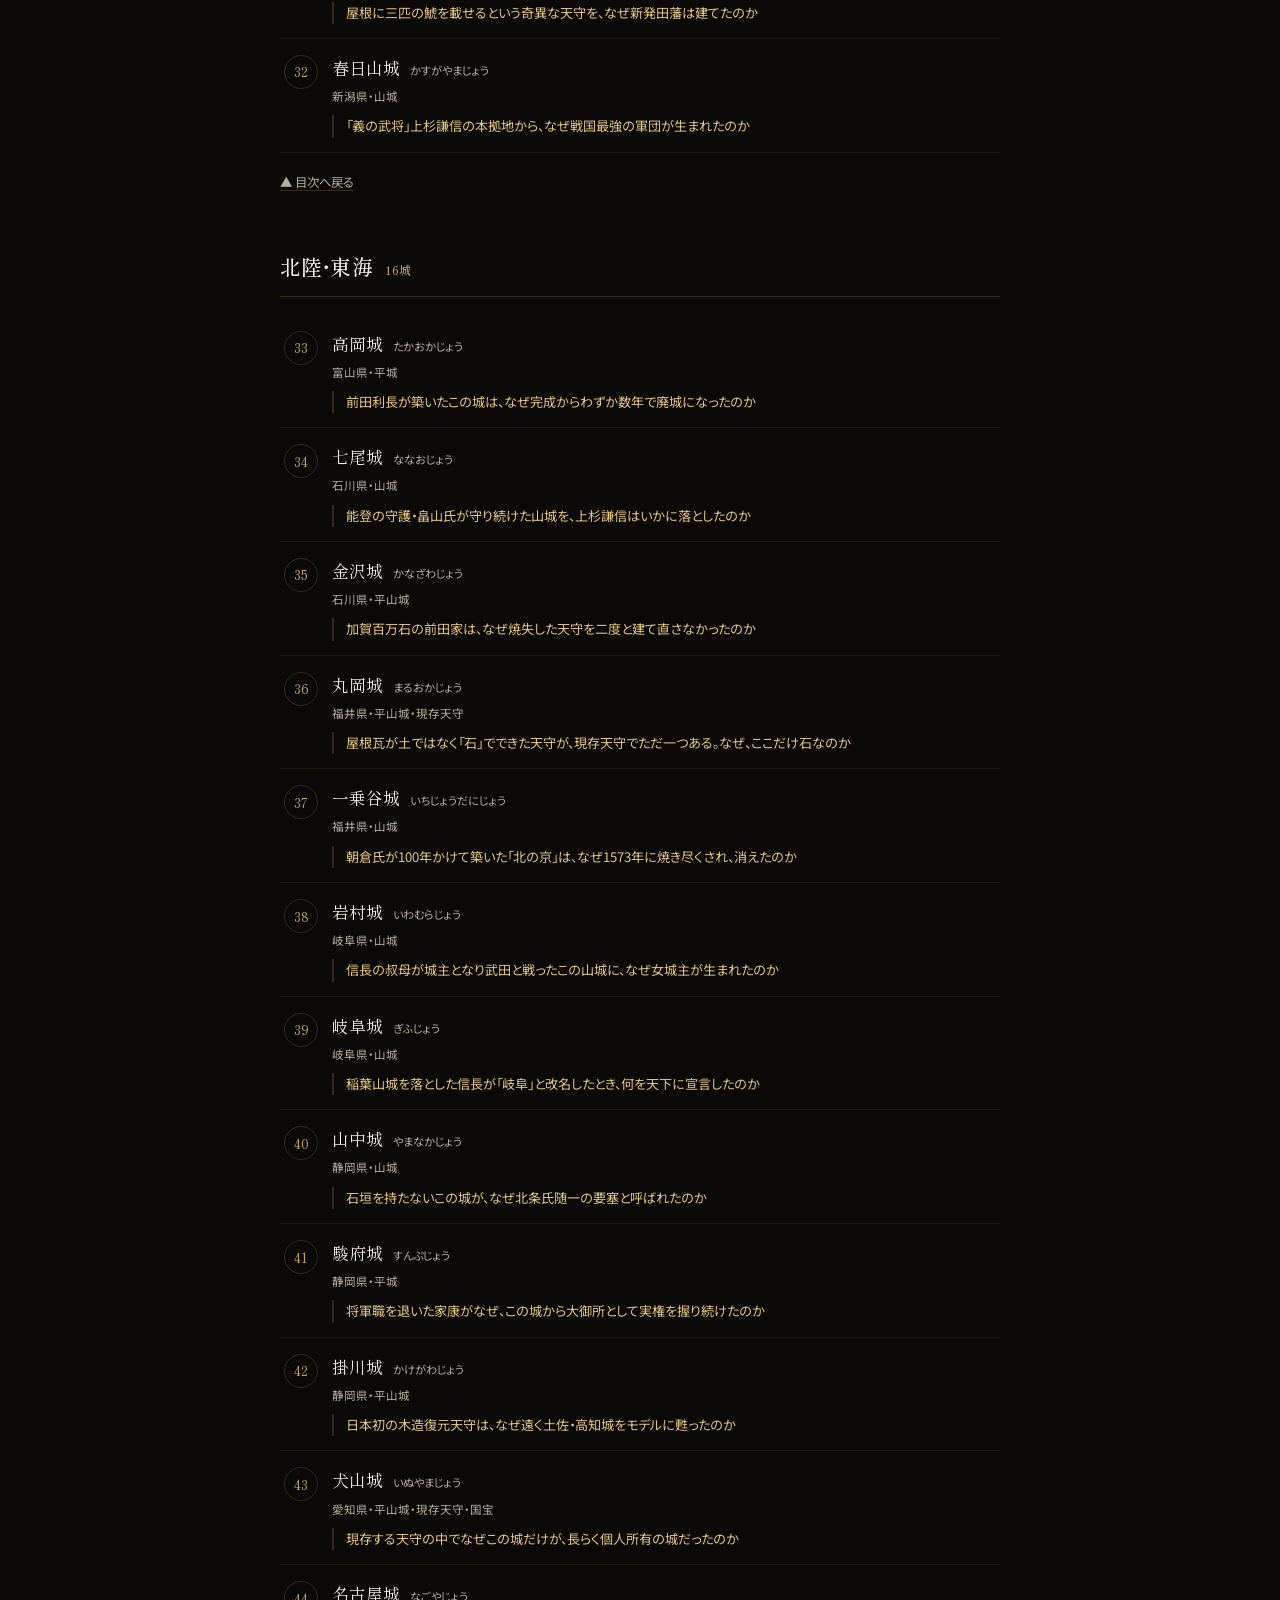
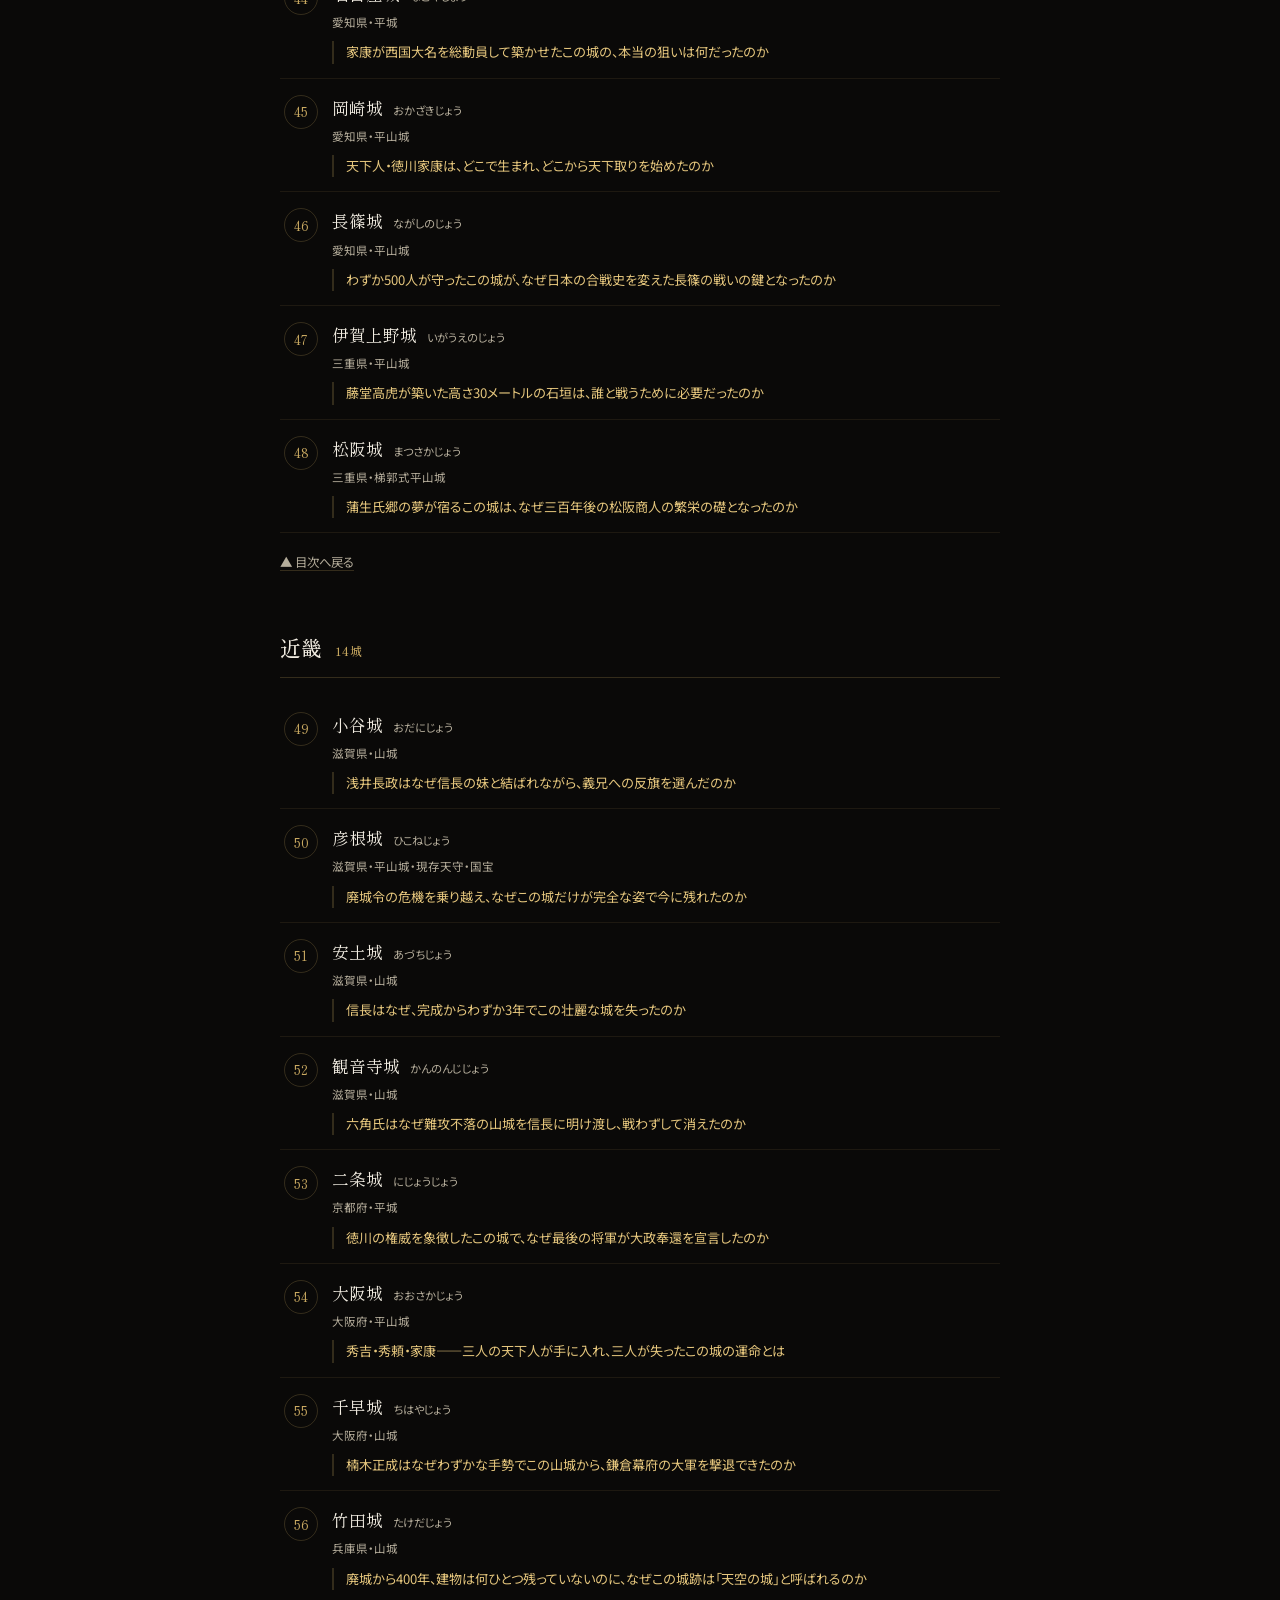
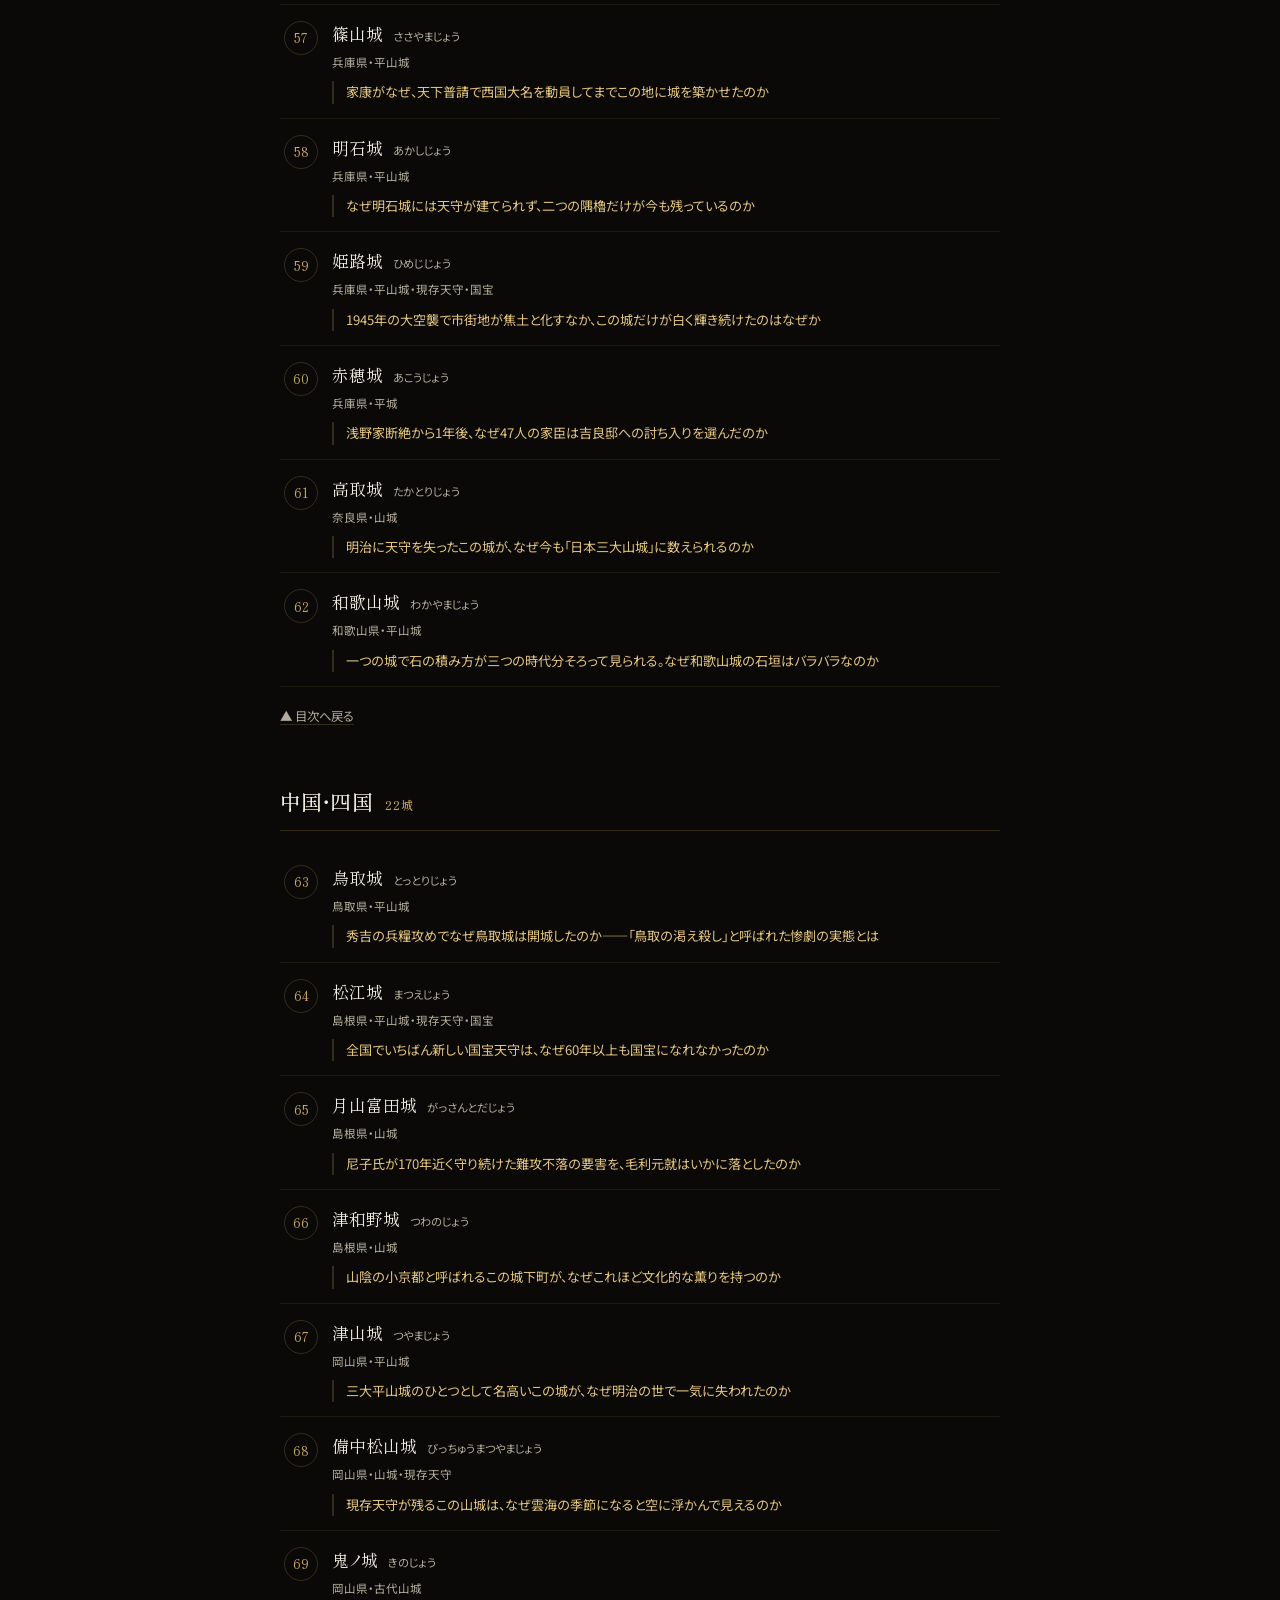
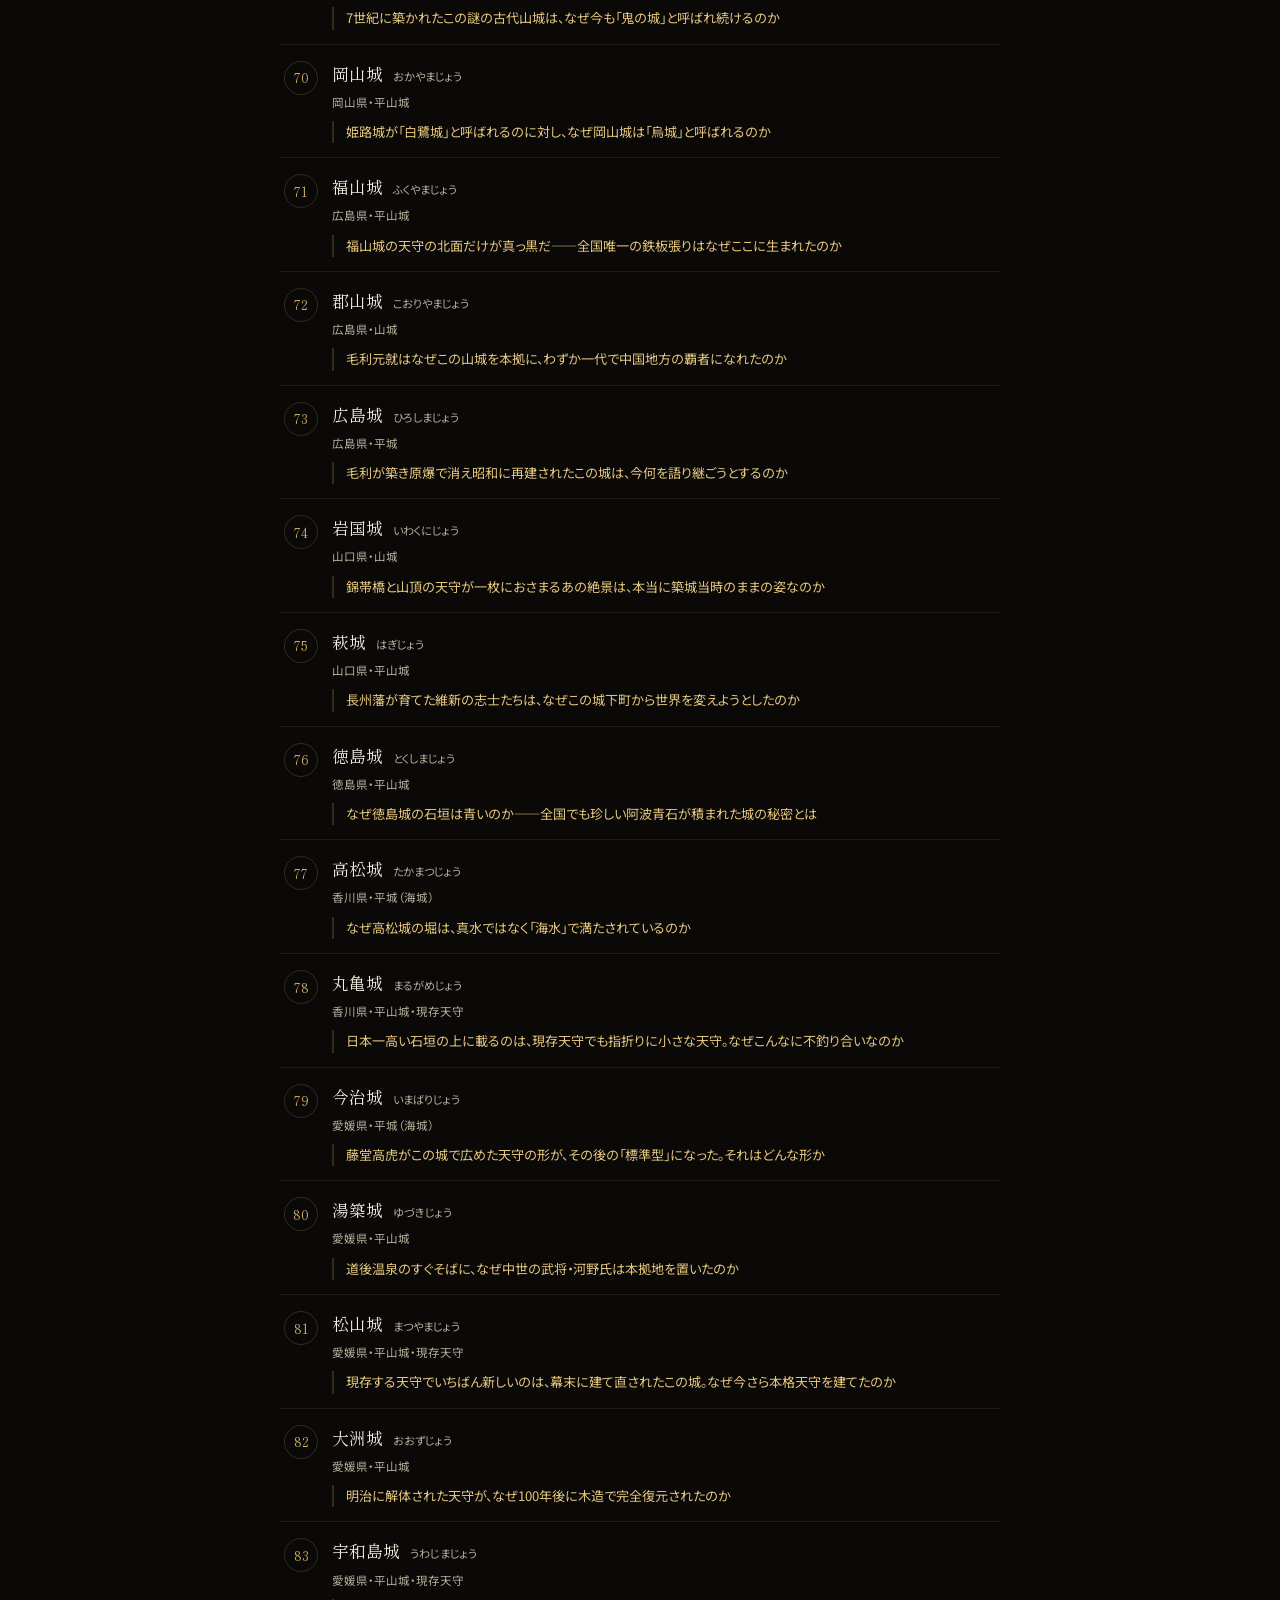
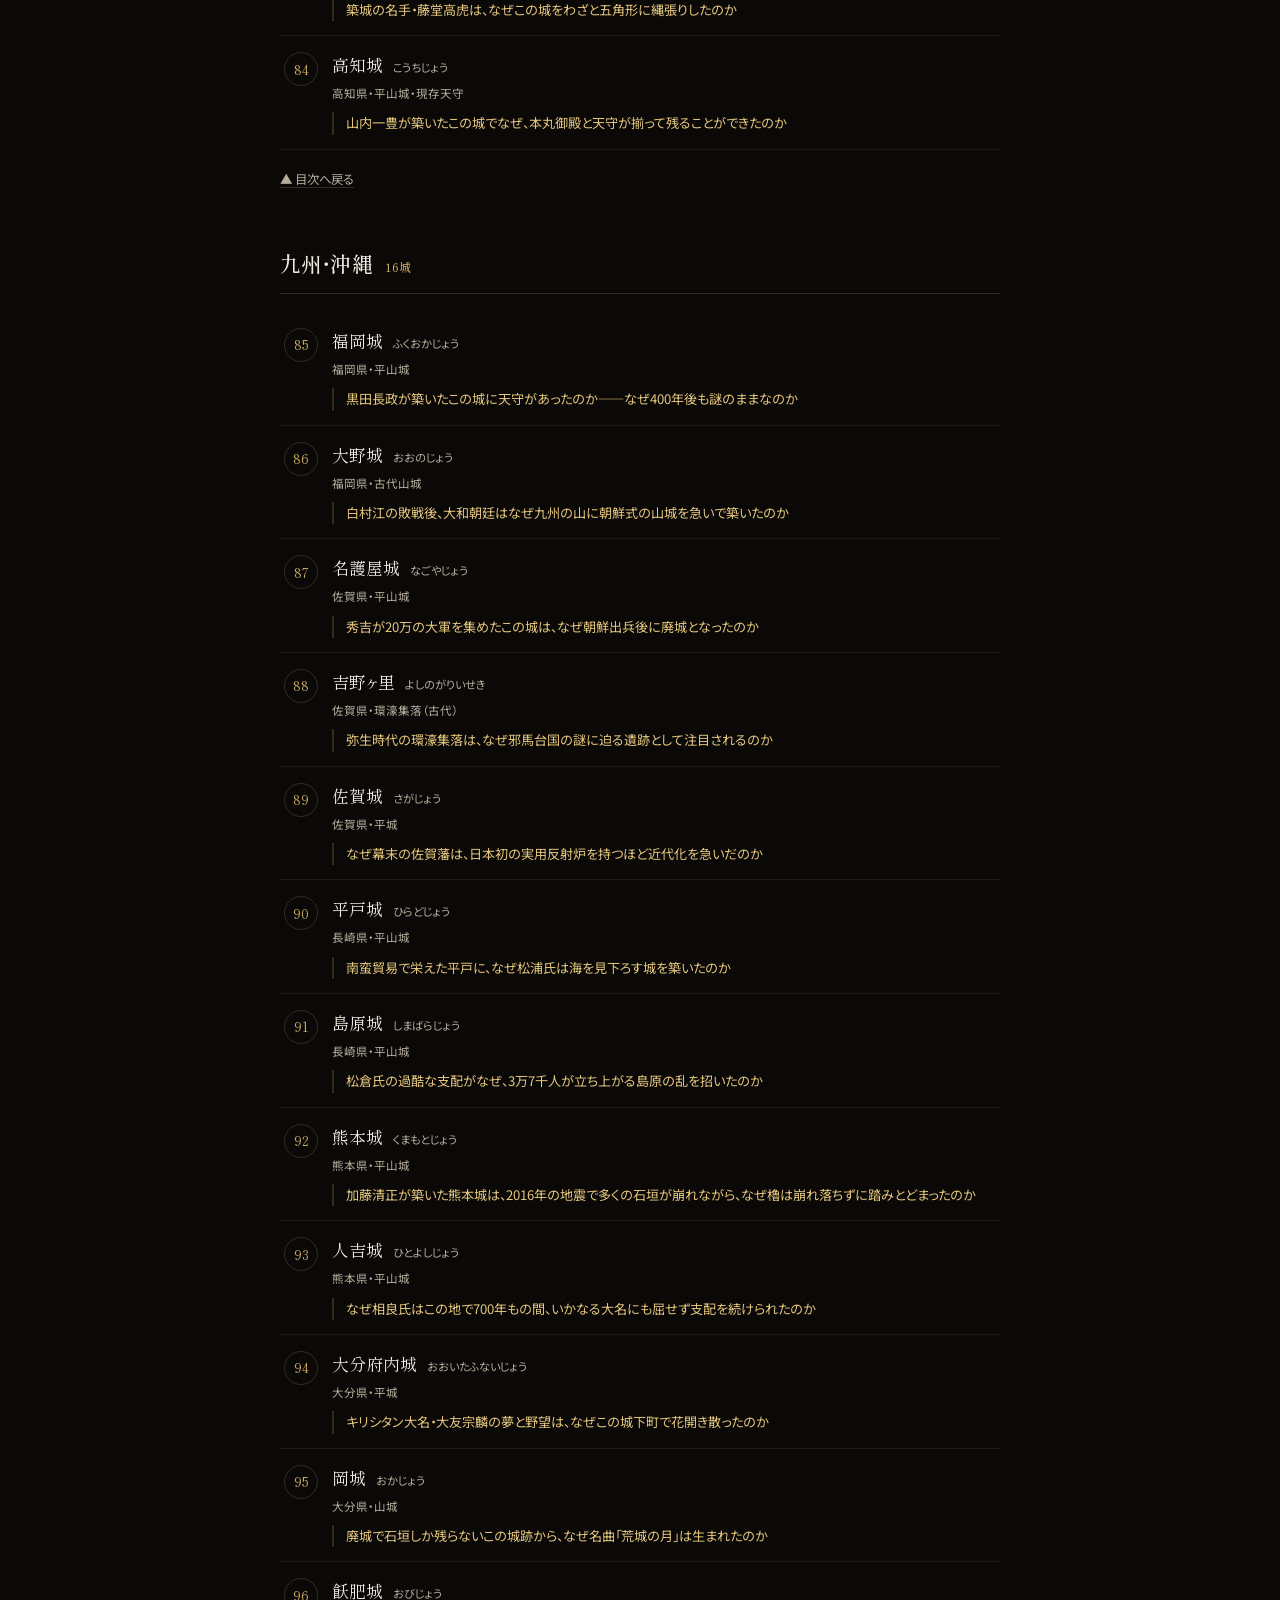
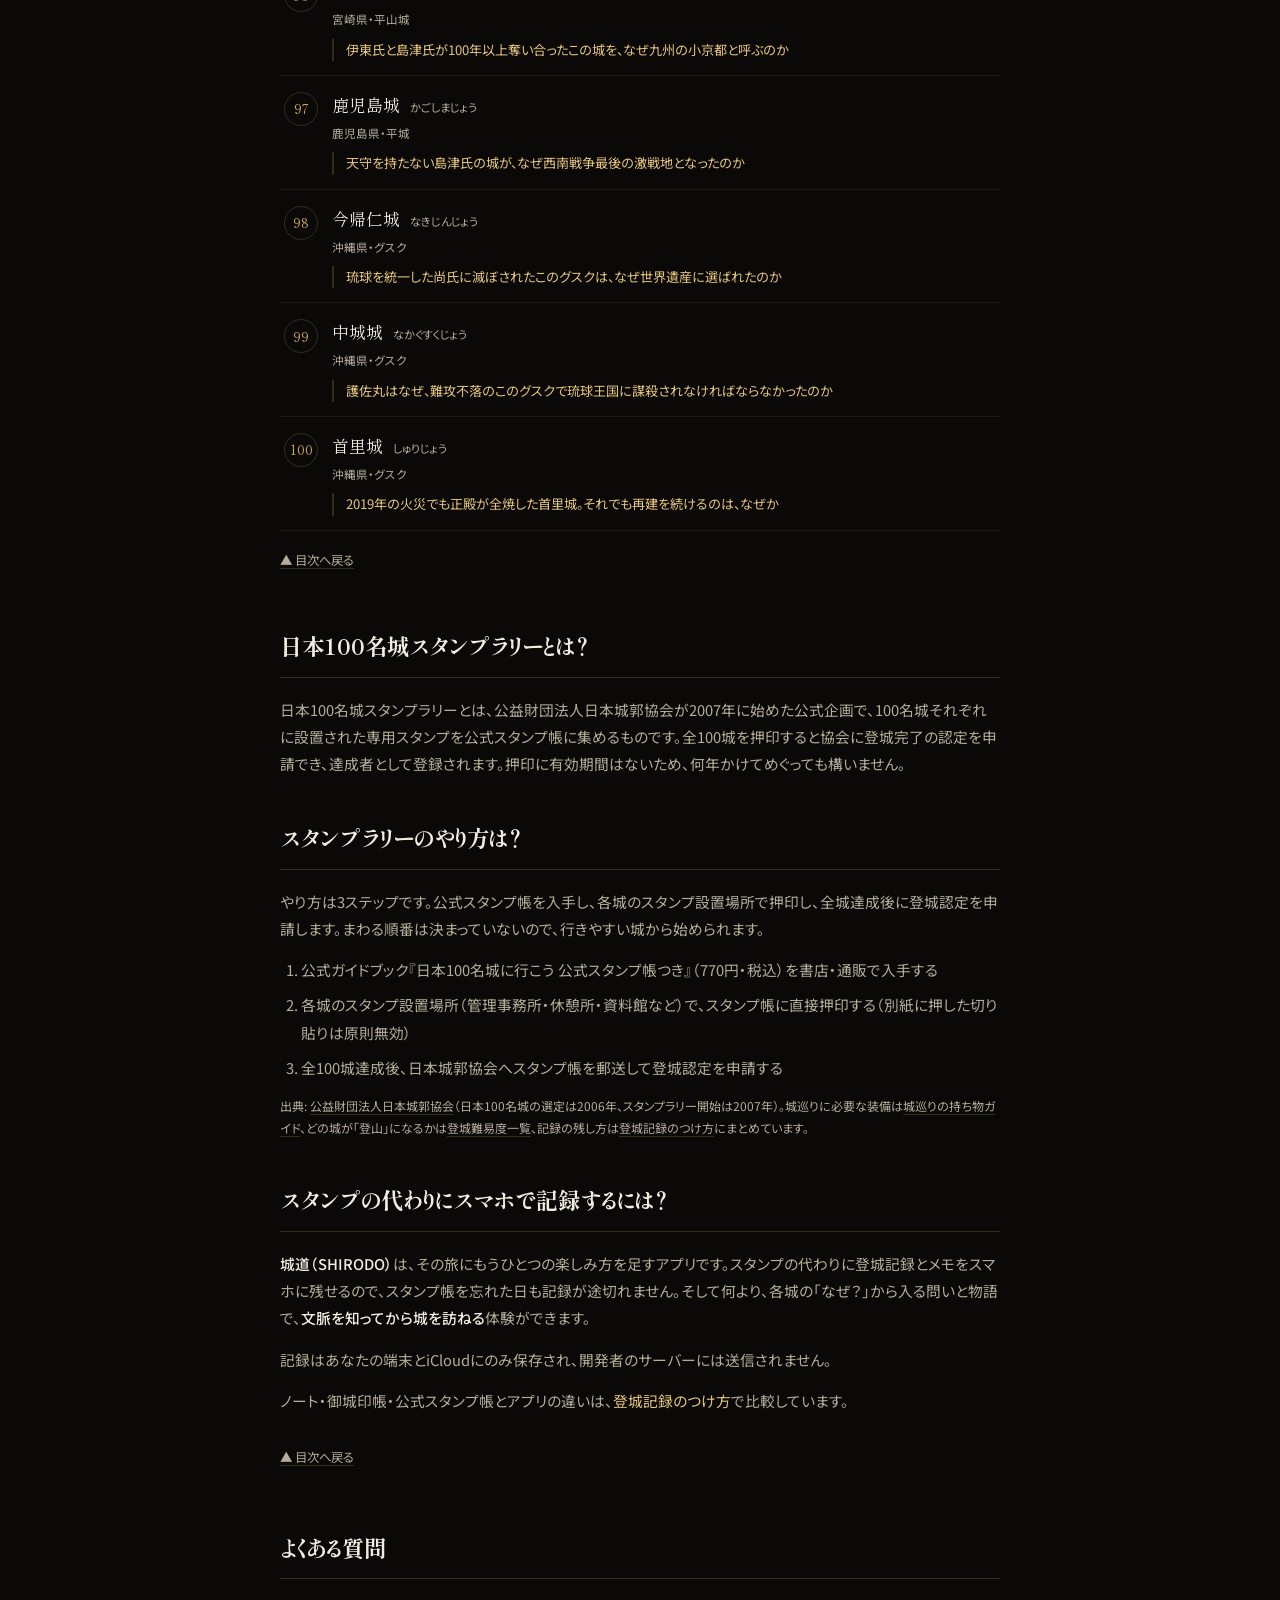
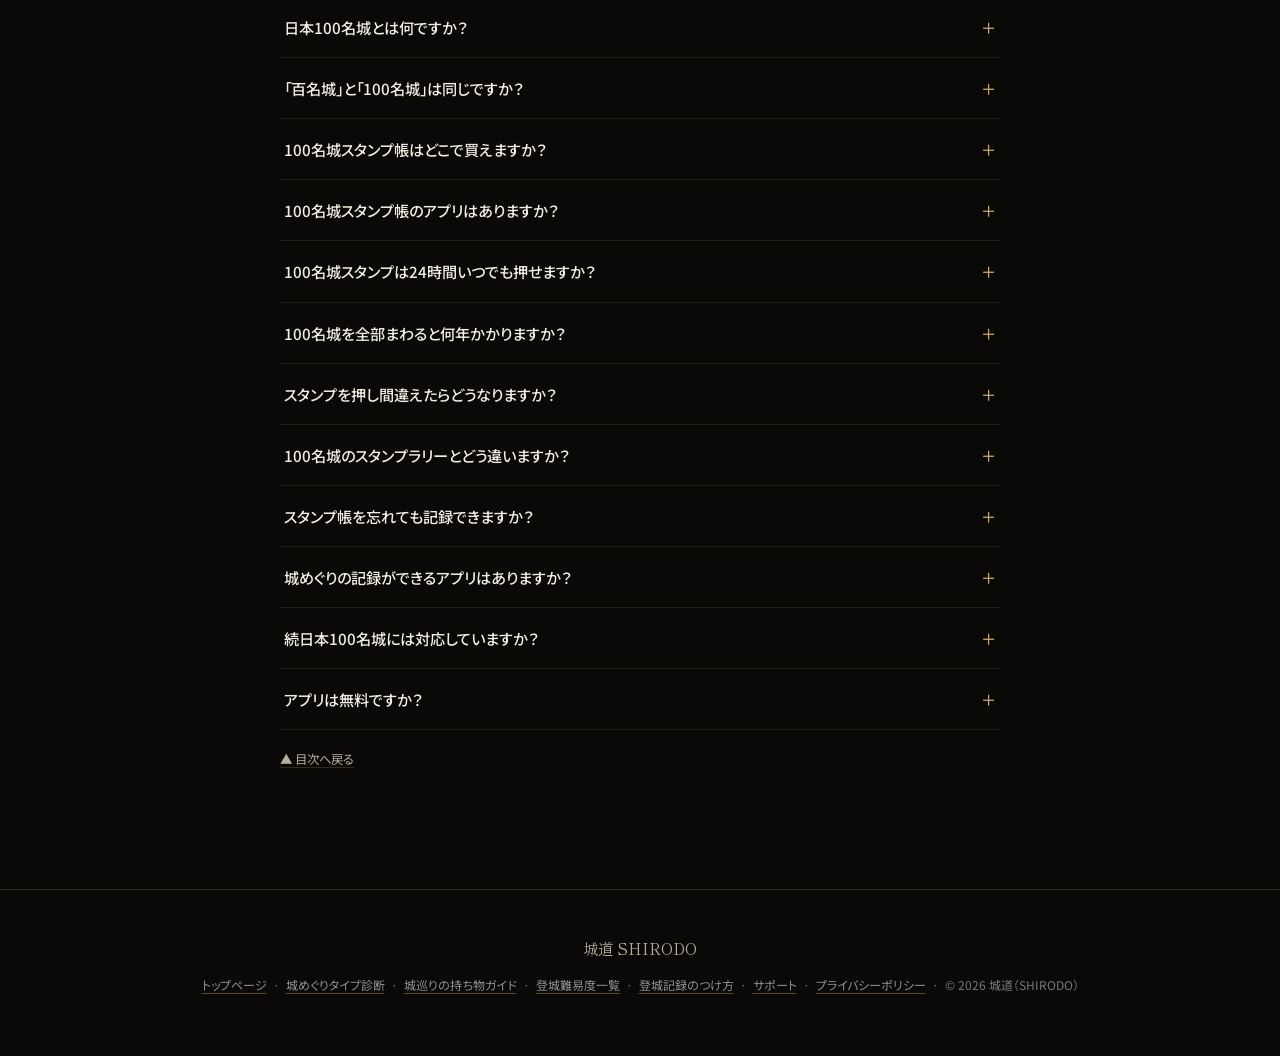
==== commit ee3bf54e: "copy: ヘッダーの入手ボタンを全ページ「アプリ入手」に統一 診断ページだけ「アプリ入手」、他の7ページは「入手」とずれていた。 ヘッダーは各ページに直書きのため、診断ページ新設時に書き起こした際に" ====
--- a/100meijo/index.html
+++ b/100meijo/index.html
@@ -1,4 +1,5 @@
 <!DOCTYPE html>
+<!-- 自動生成ファイル: scripts/gen_100meijo.py の出力。直接編集しないこと。編集はスクリプト側で行い、再生成する（確認: python3 scripts/gen_100meijo.py --check） -->
 <html lang="ja">
 <head>
 <meta charset="UTF-8">
@@ -839,7 +840,7 @@
 
 <nav class="nav">
   <div class="nav-brand"><a href="/" style="color:inherit">城道</a><small>SHIRODO</small></div>
-  <a class="nav-cta" href="https://apps.apple.com/app/id6781983836">入手</a>
+  <a class="nav-cta" href="https://apps.apple.com/app/id6781983836">アプリ入手</a>
 </nav>
 
 <main>
@@ -1790,5 +1791,6 @@
 </footer>
 
 <script defer src="/assets/analytics.js"></script>
+<script defer src="/assets/appstore-qr.js"></script>
 </body>
 </html>
